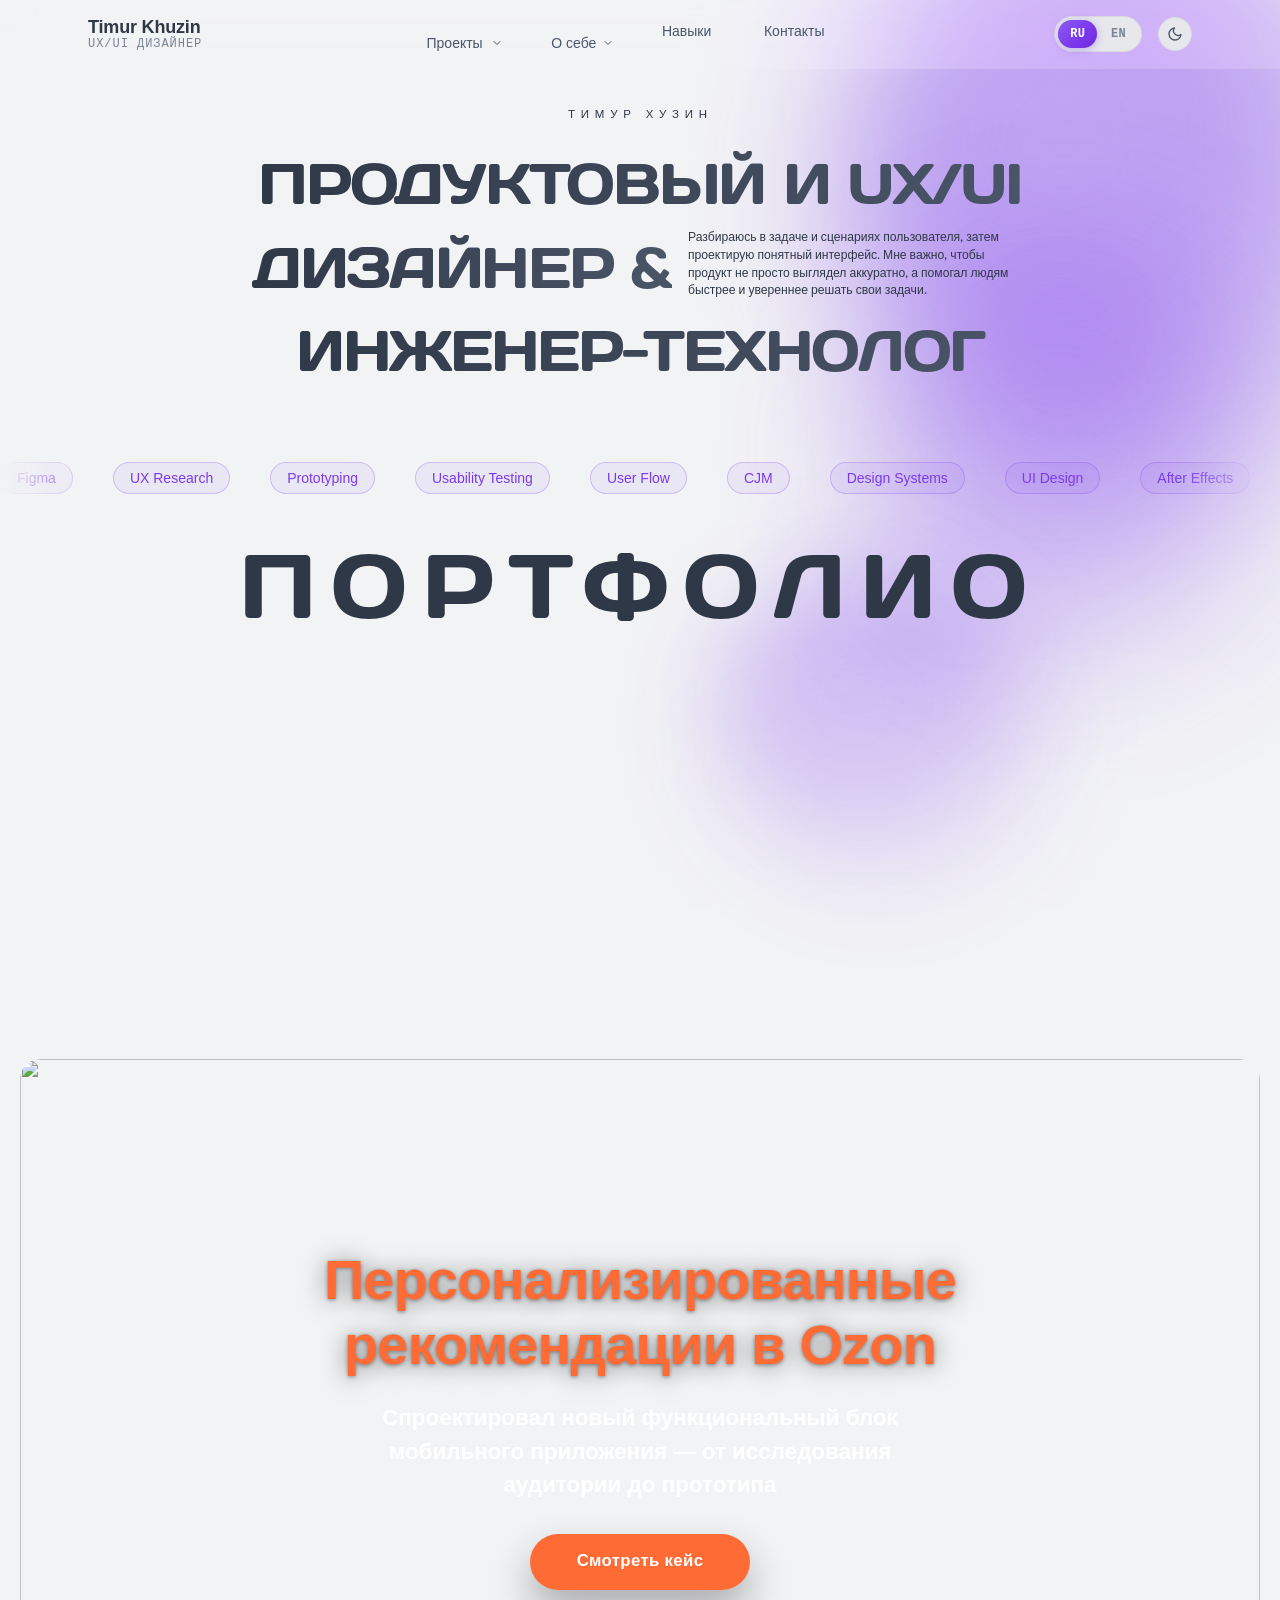
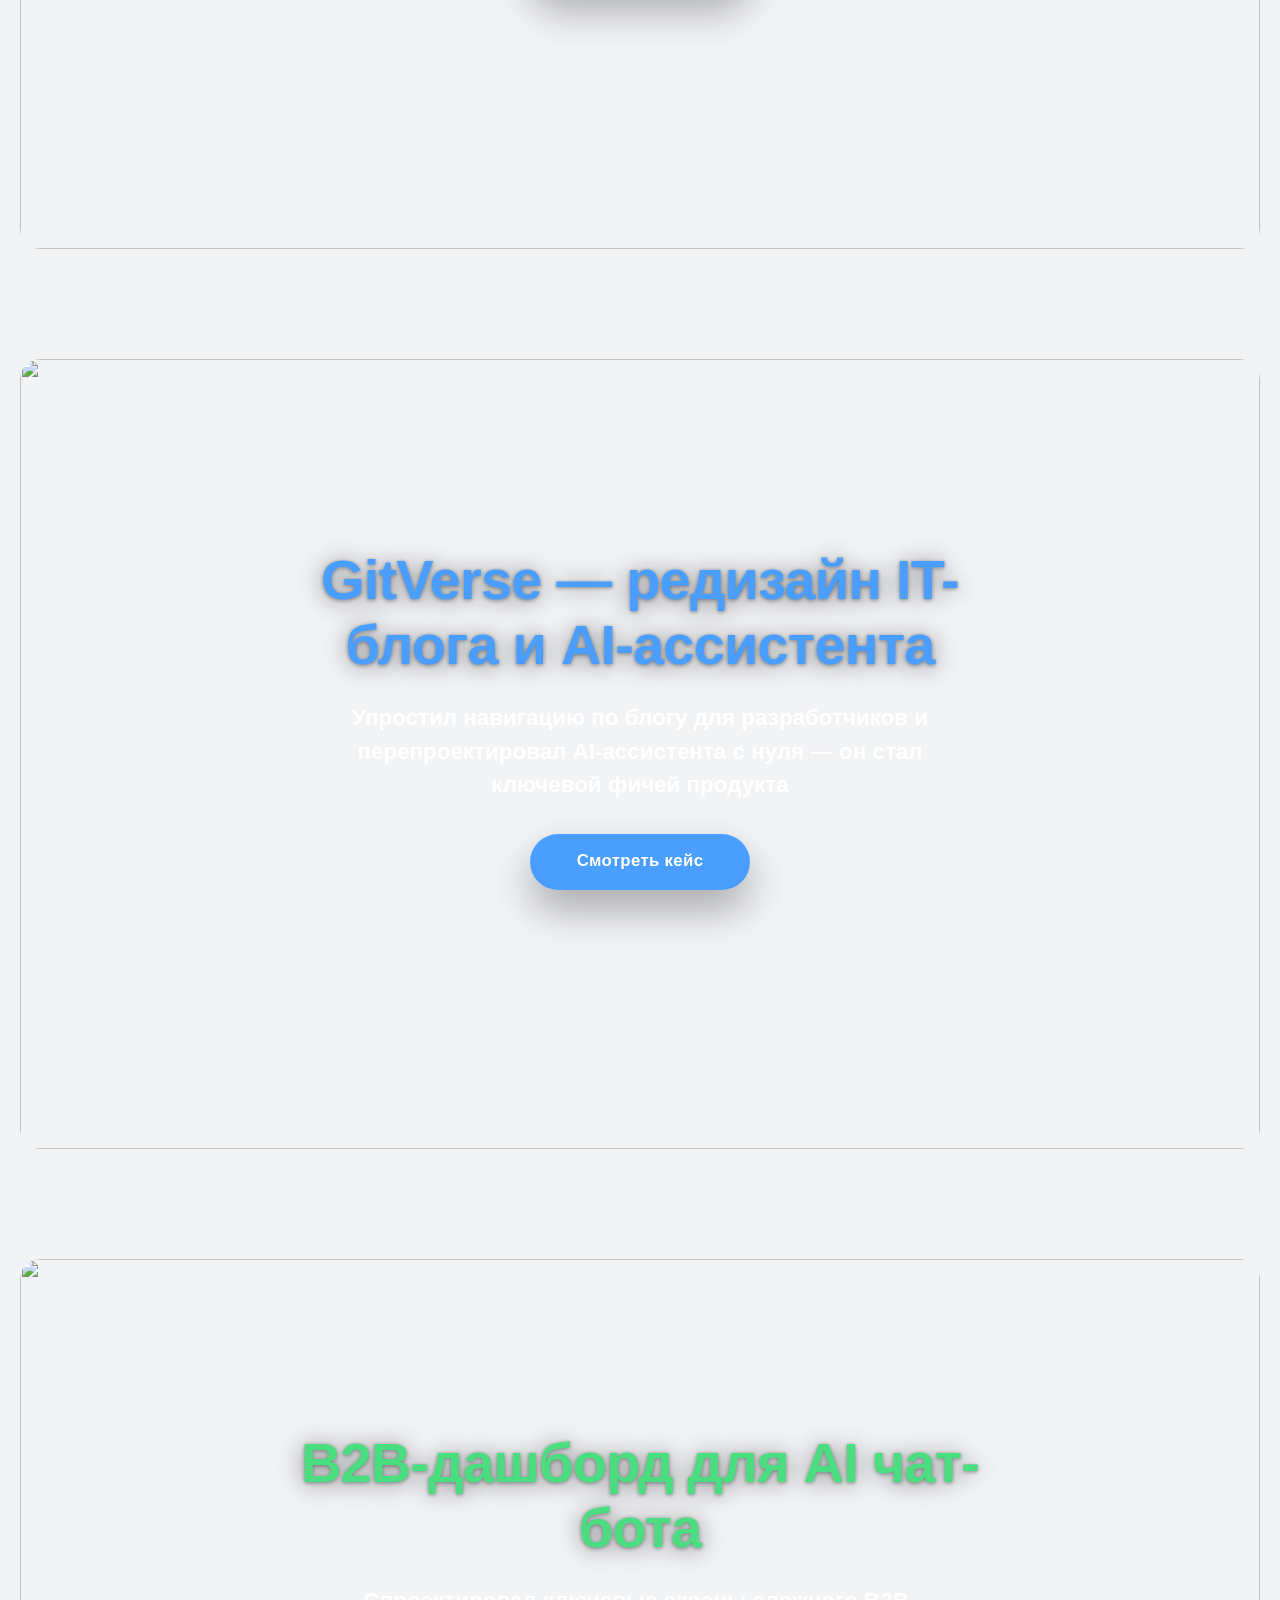
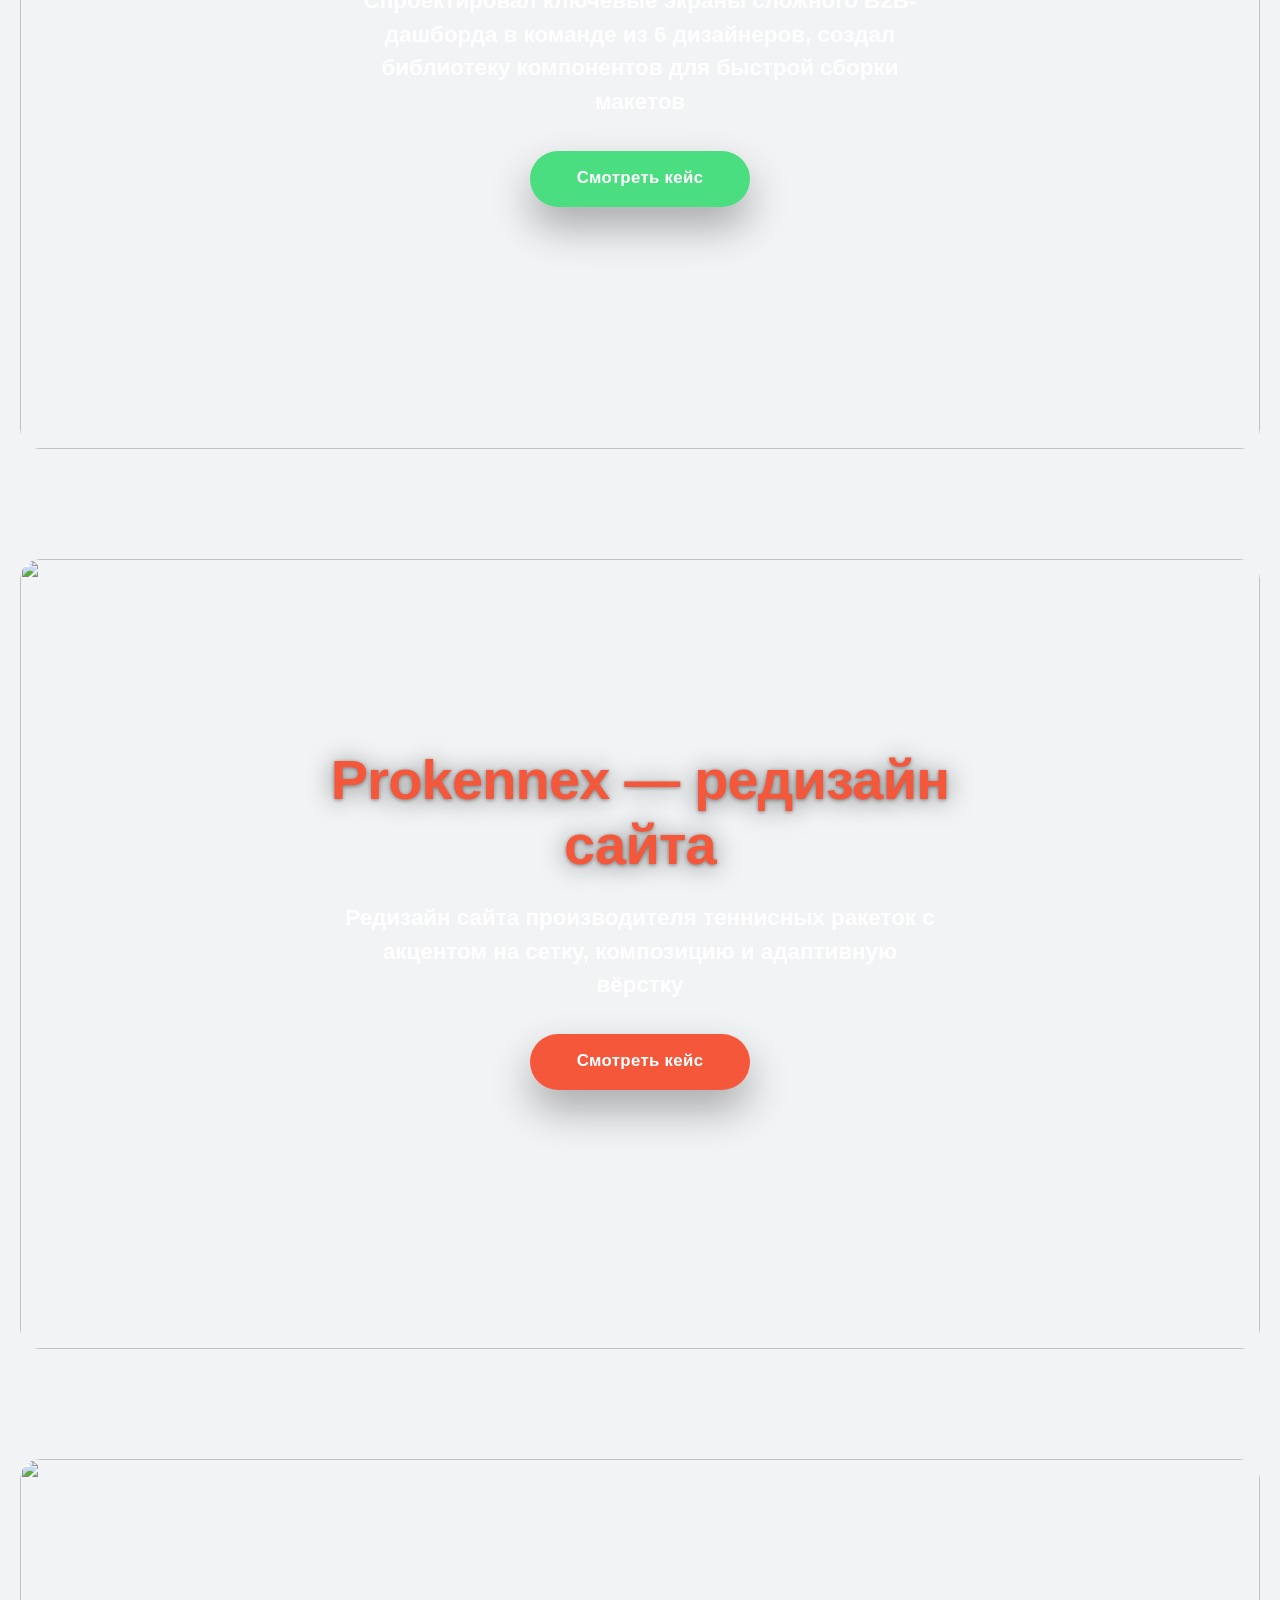
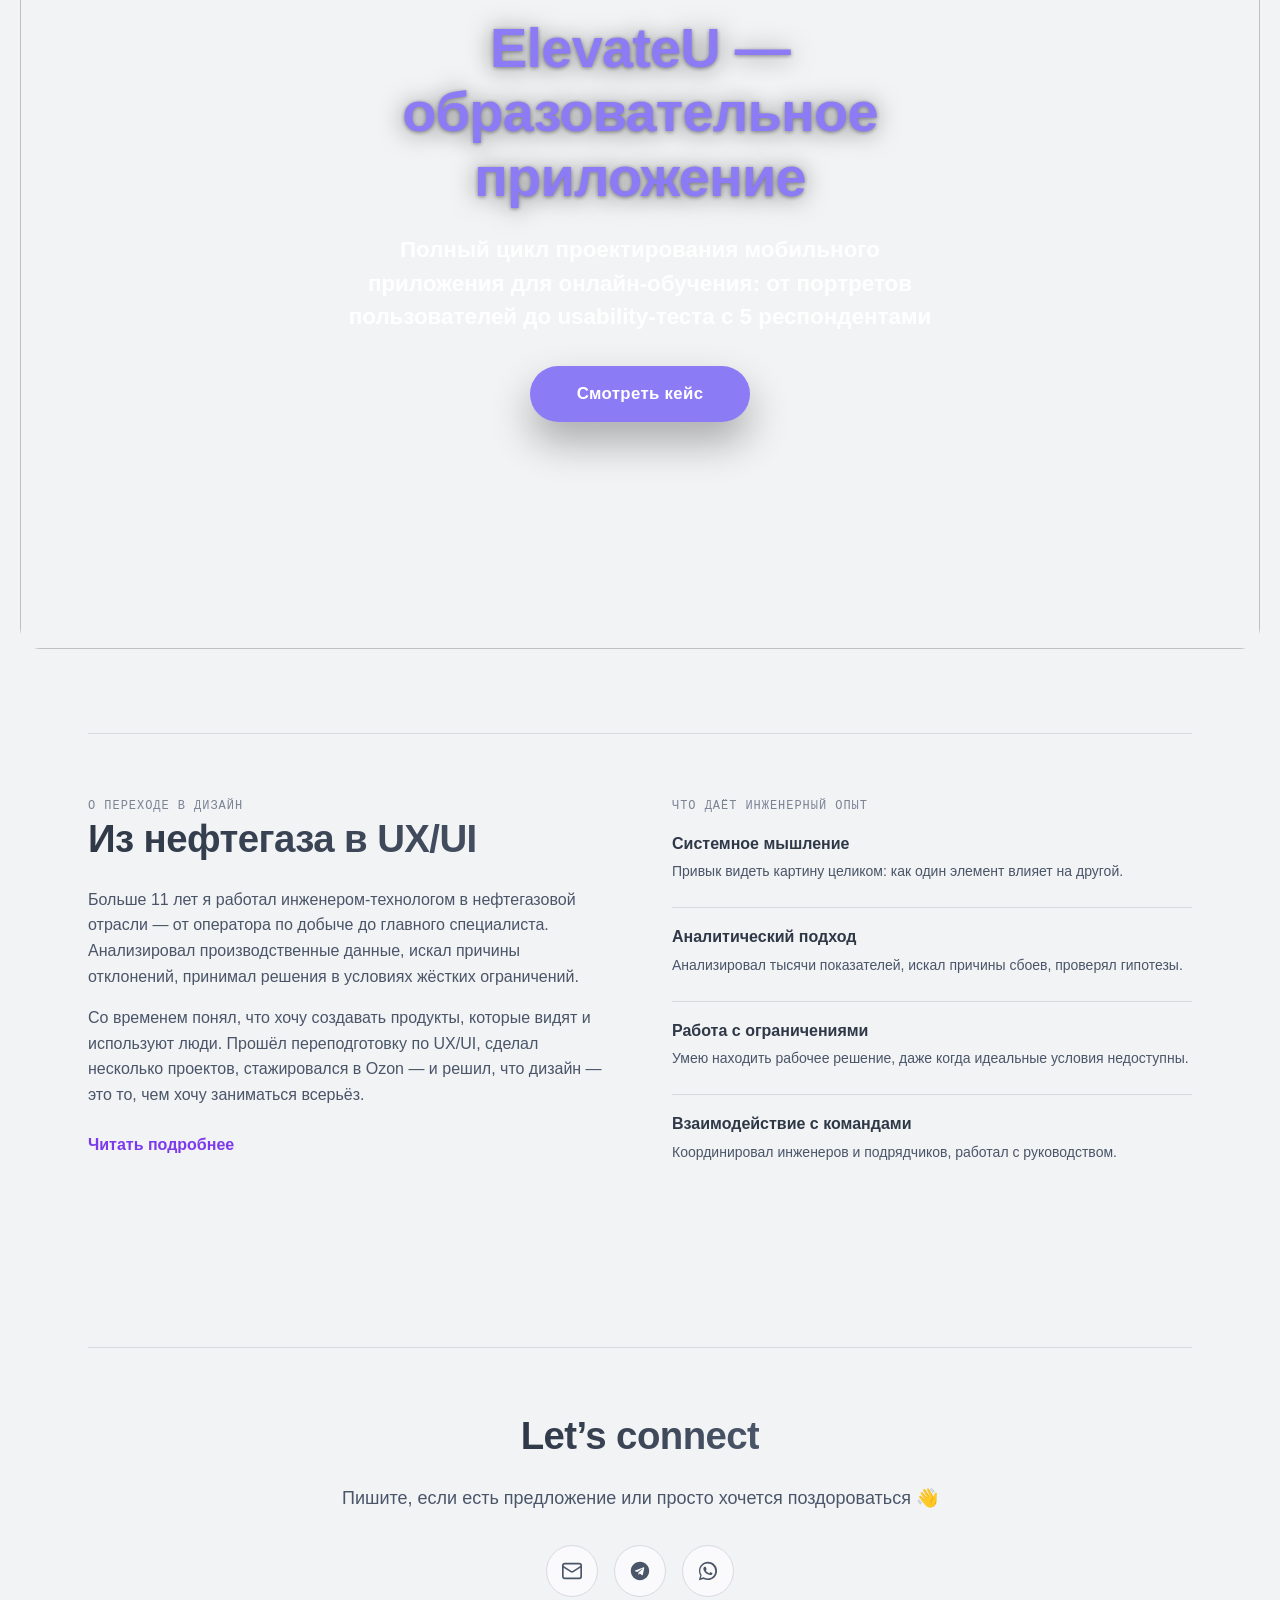
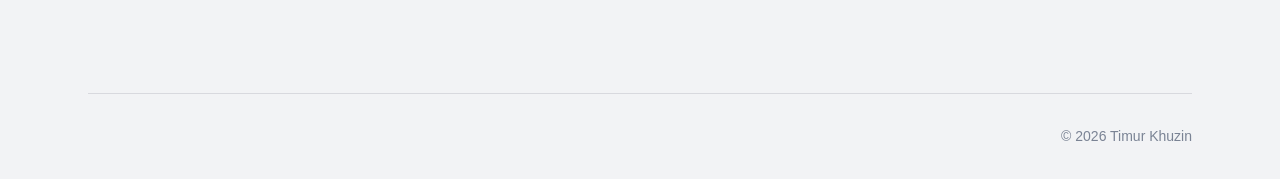
==== index.html @ d3eb75b8 "Add" ====
<!DOCTYPE html>
<html lang="ru">
<head>
  <meta charset="UTF-8">
  <meta name="viewport" content="width=device-width, initial-scale=1.0">
  <title>Timur Khuzin — UX/UI Designer</title>
  <meta name="description" content="Timur Khuzin – UX/UI Designer.">

  <link rel="icon" type="image/svg+xml" href="favicon.svg">
<meta name="theme-color" content="#F2F3F5" media="(prefers-color-scheme: light)">
<meta name="theme-color" content="#15181F" media="(prefers-color-scheme: dark)">

<meta property="og:type" content="website">
<meta property="og:title" content="Timur Khuzin — UX/UI Designer">
<meta property="og:description" content="Timur Khuzin – UX/UI Designer.">
<meta property="og:url" content="https://khuzintimur.github.io/">
<meta property="og:locale" content="ru_RU">
<meta property="og:locale:alternate" content="en_US">
<meta name="twitter:card" content="summary_large_image">

  <script>
    (function () {
      var t = localStorage.getItem('theme');
      if (t !== 'light' && t !== 'dark') {
        t = window.matchMedia('(prefers-color-scheme: dark)').matches ? 'dark' : 'light';
      }
      document.documentElement.setAttribute('data-theme', t);
    })();
  </script>

  <link rel="stylesheet" href="css/variables.css">
  <link rel="stylesheet" href="css/base.css">
  <link rel="stylesheet" href="css/home.css">
  <link rel="stylesheet" href="css/project-scroll.css">
  <link rel="stylesheet" href="css/reveal.css">
</head>
<body>

  <div class="cursor-ring" aria-hidden="true"></div>
  <div class="cursor-dot" aria-hidden="true"></div>

<div class="bg-blobs" data-parallax="0.25" aria-hidden="true">
    <div class="bg-blob bg-blob--1"></div>
    <div class="bg-blob bg-blob--2"></div>
    <div class="bg-blob bg-blob--3"></div>
  </div>

  <div class="site-header-wrap">
    <div class="container">
      <header class="site-header">
        <a href="index.html" class="logo">
          <span class="logo-name">Timur Khuzin</span>
          <span class="logo-role" data-i18n="logo.role"></span>
        </a>

        <nav>
          <ul class="nav-links">
            <li class="nav-dropdown">
              <a href="#projects" class="nav-dropdown-trigger" aria-haspopup="true" aria-expanded="false">
  <span data-i18n="nav.projects"></span>
  <svg class="nav-dropdown-caret" viewBox="0 0 24 24" fill="none" stroke="currentColor" stroke-width="2" stroke-linecap="round" stroke-linejoin="round">
    <polyline points="6 9 12 15 18 9"></polyline>
  </svg>
</a>
              <ul class="nav-dropdown-menu">
                <li style="--item-accent: #FF6B35;"><a href="projects/ozon.html" data-i18n="nav.project.ozon"></a></li>
                <li style="--item-accent: #4A9EFF;"><a href="projects/gitverse.html" data-i18n="nav.project.gitverse"></a></li>
                <li style="--item-accent: #4ADE80;"><a href="projects/okkta.html" data-i18n="nav.project.okkta"></a></li>
                <li style="--item-accent: #F5573B;"><a href="projects/prokennex.html" data-i18n="nav.project.prokennex"></a></li>
                <li style="--item-accent: #8B7CF6;"><a href="projects/elevateu.html" data-i18n="nav.project.elevateu"></a></li>
              </ul>
            </li>
            <li class="nav-dropdown">
  <a href="about.html" class="nav-dropdown-trigger" aria-haspopup="true" aria-expanded="false">
    <span data-i18n="nav.about"></span>
    <svg class="nav-dropdown-caret" viewBox="0 0 24 24" fill="none" stroke="currentColor" stroke-width="2" stroke-linecap="round" stroke-linejoin="round">
      <polyline points="6 9 12 15 18 9"></polyline>
    </svg>
  </a>
  <ul class="nav-dropdown-menu">
    <li style="--item-accent: #7C3AED;"><a href="about.html" data-i18n="nav.about"></a></li>
    <li style="--item-accent: #7C3AED;"><a href="about.html#cv" data-i18n="nav.about.cv"></a></li>
  </ul>
</li>
            <li><a href="skills.html" data-i18n="nav.skills"></a></li>
            <li><a href="index.html#contact" data-i18n="nav.contacts"></a></li>
          </ul>
        </nav>
        
        <button type="button" class="nav-burger" aria-label="Меню" aria-expanded="false" aria-controls="mobile-menu">
          <span></span>
          <span></span>
        </button>

        <div class="header-controls">
          <div class="control-group" role="group" data-i18n-aria-label="lang.toggle.label">
            <button class="control-segment" data-lang-set="ru">RU</button>
            <button class="control-segment" data-lang-set="en">EN</button>
          </div>

          <button class="theme-toggle" data-theme-toggle data-i18n-aria-label="theme.toggle.label">
            <svg class="icon-sun" viewBox="0 0 24 24" fill="none" stroke="currentColor" stroke-width="2" stroke-linecap="round">
              <circle cx="12" cy="12" r="4"></circle>
              <path d="M12 2v2M12 20v2M4.93 4.93l1.41 1.41M17.66 17.66l1.41 1.41M2 12h2M20 12h2M6.34 17.66l-1.41 1.41M19.07 4.93l-1.41 1.41"></path>
            </svg>
            <svg class="icon-moon" viewBox="0 0 24 24" fill="none" stroke="currentColor" stroke-width="2" stroke-linecap="round" stroke-linejoin="round">
              <path d="M21 12.79A9 9 0 1 1 11.21 3 7 7 0 0 0 21 12.79z"></path>
            </svg>
          </button>
        </div>
      </header>
    </div>
  </div>

  <main>
    <!-- ================= HERO ================= -->
<section class="hero">
  <div class="container">
        <p class="hero-name" data-i18n="hero.name" data-parallax="0.08"></p>
  </div>

  <div class="container hero-headline">
  <h1 class="hero-title hero-title--top" data-i18n="hero.title.top" data-parallax="0.12"></h1>
  <div class="hero-row-middle">
    <h1 class="hero-title hero-title--middle" data-i18n-html="hero.title.middle" data-parallax="0.18"></h1>
    <p class="hero-desc" data-i18n="hero.desc"></p>
  </div>
    <h1 class="hero-title hero-title--bottom" data-i18n="hero.title.bottom" data-parallax="0.24"></h1>
</div>

  <div class="skills-marquee">
    <div class="skills-marquee-track">
      <div class="skills-marquee-group">
        <span class="skill-pill">Figma</span>
        <span class="skill-pill">UX Research</span>
        <span class="skill-pill">Prototyping</span>
        <span class="skill-pill">Usability Testing</span>
        <span class="skill-pill">User Flow</span>
        <span class="skill-pill">CJM</span>
        <span class="skill-pill">Design Systems</span>
        <span class="skill-pill">UI Design</span>
        <span class="skill-pill">After Effects</span>
        <span class="skill-pill">Tilda</span>
        <span class="skill-pill">Claude</span>
        <span class="skill-pill">Photoshop</span>
        <span class="skill-pill">HTML / CSS</span>
        <span class="skill-pill">GitHub</span>
        <span class="skill-pill">AI Tools</span>
      </div>
      <div class="skills-marquee-group" aria-hidden="true">
        <span class="skill-pill">Figma</span>
        <span class="skill-pill">UX Research</span>
        <span class="skill-pill">Prototyping</span>
        <span class="skill-pill">Usability Testing</span>
        <span class="skill-pill">User Flow</span>
        <span class="skill-pill">CJM</span>
        <span class="skill-pill">Design Systems</span>
        <span class="skill-pill">UI Design</span>
        <span class="skill-pill">After Effects</span>
        <span class="skill-pill">Tilda</span>
        <span class="skill-pill">Claude</span>
        <span class="skill-pill">Photoshop</span>
        <span class="skill-pill">HTML / CSS</span>
        <span class="skill-pill">GitHub</span>
        <span class="skill-pill">AI Tools</span>
      </div>
    </div>
  </div>

  <div class="container">
        <p class="hero-portfolio" data-i18n="hero.portfolio" data-parallax="-0.15"></p>
  </div>
</section>

    <!-- ================= PROJECTS (cinematic scroll scenes) ================= -->
    <section id="projects">
      
      <div class="project-scene" data-active="false" style="--scene-accent: #FF6B35;">
        <div class="project-scene-media-container">
          <div class="project-scene-media">
            <img src="https://cdn.jsdelivr.net/gh/KhuzinTimur/content-@main/Projects/03-Ozon/images/front%20page.png" alt="" loading="lazy">
          </div>
          <div class="project-scene-overlay"></div>
        </div>
        <div class="project-scene-content">
          <h2 class="project-scene-content-inner" data-i18n="scene.ozon.title"></h2>
          <p class="project-scene-content-desc" data-i18n="scene.ozon.desc"></p>
          <a href="projects/ozon.html" class="project-scene-cta project-scene-content-cta" data-i18n="scene.ozon.cta"></a>
        </div>
      </div>

      <div class="project-scene" data-active="false" style="--scene-accent: #4A9EFF;">
        <div class="project-scene-media-container">
          <div class="project-scene-media">
            <img src="https://cdn.jsdelivr.net/gh/KhuzinTimur/content-@main/Projects/05-SberTechGitVerse/images/gitverse-cover.jpeg" alt="" loading="lazy">
          </div>
          <div class="project-scene-overlay"></div>
        </div>
        <div class="project-scene-content">
          <h2 class="project-scene-content-inner" data-i18n="scene.gitverse.title"></h2>
          <p class="project-scene-content-desc" data-i18n="scene.gitverse.desc"></p>
          <a href="projects/gitverse.html" class="project-scene-cta project-scene-content-cta" data-i18n="scene.gitverse.cta"></a>
        </div>
      </div>

      <div class="project-scene" data-active="false" style="--scene-accent: #4ADE80;">
        <div class="project-scene-media-container">
          <div class="project-scene-media">
            <img src="https://cdn.jsdelivr.net/gh/KhuzinTimur/content-@main/Projects/04-HakatonOkkta/images/02_Slide.jpg" alt="" loading="lazy">
          </div>
          <div class="project-scene-overlay"></div>
        </div>
        <div class="project-scene-content">
          <h2 class="project-scene-content-inner" data-i18n="scene.okkta.title"></h2>
          <p class="project-scene-content-desc" data-i18n="scene.okkta.desc"></p>
          <a href="projects/okkta.html" class="project-scene-cta project-scene-content-cta" data-i18n="scene.okkta.cta"></a>
        </div>
      </div>

      <div class="project-scene" data-active="false" style="--scene-accent: #F5573B;">
        <div class="project-scene-media-container">
          <div class="project-scene-media">
            <img src="https://cdn.jsdelivr.net/gh/KhuzinTimur/content-@main/Projects/02-Prokennex/images/prokennex-cover.jpg" alt="" loading="lazy">
          </div>
          <div class="project-scene-overlay"></div>
        </div>
        <div class="project-scene-content">
          <h2 class="project-scene-content-inner" data-i18n="scene.prokennex.title"></h2>
          <p class="project-scene-content-desc" data-i18n="scene.prokennex.desc"></p>
          <a href="projects/prokennex.html" class="project-scene-cta project-scene-content-cta" data-i18n="scene.prokennex.cta"></a>
        </div>
      </div>

      <div class="project-scene" data-active="false" style="--scene-accent: #8B7CF6;">
        <div class="project-scene-media-container">
          <div class="project-scene-media">
            <img src="https://cdn.jsdelivr.net/gh/KhuzinTimur/content-@main/Projects/01-Elevateu/images/0_Logo.jpeg" alt="" loading="lazy">
          </div>
          <div class="project-scene-overlay"></div>
        </div>
        <div class="project-scene-content">
          <h2 class="project-scene-content-inner" data-i18n="scene.elevateu.title"></h2>
          <p class="project-scene-content-desc" data-i18n="scene.elevateu.desc"></p>
          <a href="projects/elevateu.html" class="project-scene-cta project-scene-content-cta" data-i18n="scene.elevateu.cta"></a>
        </div>
      </div>
    </section>

    <!-- ================= ABOUT TEASER ================= -->
    <section class="container section">
      <hr class="divider" style="margin-bottom: var(--space-16);">
      <div class="about-teaser">
        <div class="about-teaser-text">
          <p class="eyebrow" data-i18n="about.eyebrow"></p>
          <h2 style="margin-bottom: var(--space-6);" data-i18n="about.title"></h2>
          <p class="text-secondary" data-i18n="about.p1"></p>
          <p class="text-secondary" data-i18n="about.p2"></p>
          <p style="margin-top: var(--space-6);"><a href="about.html" class="link-more" data-i18n="about.readMore"></a></p>
        </div>

        <div>
          <p class="eyebrow" style="margin-bottom: var(--space-4);" data-i18n="advantages.title"></p>
          <ul class="advantages-list">
            <li>
              <h4 data-i18n="advantages.systemic.title"></h4>
              <p data-i18n="advantages.systemic.desc"></p>
            </li>
            <li>
              <h4 data-i18n="advantages.analytical.title"></h4>
              <p data-i18n="advantages.analytical.desc"></p>
            </li>
            <li>
              <h4 data-i18n="advantages.constraints.title"></h4>
              <p data-i18n="advantages.constraints.desc"></p>
            </li>
            <li>
              <h4 data-i18n="advantages.teams.title"></h4>
              <p data-i18n="advantages.teams.desc"></p>
            </li>
          </ul>
        </div>
      </div>
    </section>

    <!-- ================= CONTACT ================= -->
    <section class="container contact-section" id="contact">
      <hr class="divider" style="margin-bottom: var(--space-16);">
      <div class="contact-centered">
        <h2 data-i18n="contact.title"></h2>
        <p class="contact-invite" data-i18n="contact.invite"></p>

        <div class="contact-icons">
          <a href="mailto:TimurKhuzin92@gmail.com" class="contact-icon-btn" data-i18n-aria-label="contact.emailAria">
            <svg viewBox="0 0 24 24" fill="none" stroke="currentColor" stroke-width="1.8" stroke-linecap="round" stroke-linejoin="round">
              <rect x="2" y="4" width="20" height="16" rx="2"></rect>
              <path d="m22 7-8.97 5.7a1.94 1.94 0 0 1-2.06 0L2 7"></path>
            </svg>
          </a>
          <a href="https://t.me/KhuzinTimur" target="_blank" rel="noopener noreferrer" class="contact-icon-btn" data-i18n-aria-label="contact.telegramAria">
            <svg viewBox="0 0 24 24" fill="currentColor">
              <path d="M12 2C6.477 2 2 6.477 2 12s4.477 10 10 10 10-4.477 10-10S17.523 2 12 2zm4.64 6.8-1.56 7.36c-.12.54-.43.67-.87.42l-2.4-1.77-1.16 1.12c-.13.13-.24.24-.48.24l.17-2.44 4.44-4.01c.19-.17-.04-.27-.3-.1l-5.49 3.46-2.37-.74c-.51-.16-.52-.51.11-.76l9.25-3.57c.43-.16.8.1.66.79z"/>
            </svg>
          </a>
          <a href="https://wa.me/79199064376" target="_blank" rel="noopener noreferrer" class="contact-icon-btn" data-i18n-aria-label="contact.whatsappAria">
            <svg viewBox="0 0 24 24" fill="currentColor">
              <path d="M12.04 2C6.58 2 2.13 6.45 2.13 11.91c0 1.87.51 3.62 1.4 5.12L2 22l5.13-1.35c1.44.79 3.08 1.24 4.83 1.24h.01c5.46 0 9.91-4.45 9.91-9.91C21.88 6.45 17.5 2 12.04 2zm0 18.15h-.01c-1.52 0-3.02-.41-4.32-1.18l-.31-.18-3.21.84.86-3.13-.2-.32a8.07 8.07 0 0 1-1.24-4.29c0-4.47 3.64-8.11 8.13-8.11 2.17 0 4.21.85 5.74 2.39a8.07 8.07 0 0 1 2.38 5.73c0 4.47-3.64 8.15-8.11 8.15zm4.46-6.08c-.24-.12-1.44-.71-1.66-.79-.22-.08-.39-.12-.55.12-.16.24-.63.79-.78.95-.14.16-.29.18-.53.06-.24-.12-1.02-.38-1.94-1.2-.72-.64-1.2-1.43-1.34-1.67-.14-.24-.02-.37.11-.49.12-.11.24-.29.36-.44.12-.15.16-.26.24-.43.08-.17.04-.31-.03-.43-.08-.12-.6-1.44-.82-1.98-.22-.53-.44-.46-.6-.47h-.51c-.16 0-.43.06-.66.31s-.87.85-.87 2.06c0 1.21.89 2.38 1.02 2.54.12.16 1.74 2.66 4.22 3.63 2.03.79 2.44.67 2.88.63.44-.04 1.44-.59 1.64-1.16.2-.57.2-1.06.14-1.16-.06-.11-.24-.17-.48-.29z"/>
            </svg>
          </a>
        </div>
      </div>
    </section>
  </main>

  <div class="container">
    <footer class="site-footer">
      <p class="text-tertiary text-small">© 2026 Timur Khuzin</p>
    </footer>
  </div>

  <script src="js/i18n-index.js"></script>
  <script src="js/i18n-scenes.js"></script>
  <script src="js/i18n-common.js"></script>
  <script src="js/i18n.js"></script>
  <script src="js/theme.js"></script>
  <script src="js/cursor.js"></script>
  <script src="js/header-scroll.js"></script>
  <script src="js/project-scroll.js"></script>
  <script src="js/nav-dropdown.js"></script>

  <!-- ================= MOBILE MENU ================= -->
  <div class="mobile-menu" id="mobile-menu" aria-hidden="true">
    <div class="mobile-menu-inner">

      <a href="index.html" class="mobile-menu-link" data-i18n="nav.home"></a>

      <div class="mobile-menu-group">
        <button type="button" class="mobile-menu-link mobile-menu-trigger" aria-expanded="false">
          <span data-i18n="nav.projects"></span>
          <svg viewBox="0 0 24 24" fill="none" stroke="currentColor" stroke-width="2" stroke-linecap="round" stroke-linejoin="round" class="mobile-menu-caret">
            <polyline points="6 9 12 15 18 9"></polyline>
          </svg>
        </button>
        <div class="mobile-menu-sub">
          <a href="projects/ozon.html" data-i18n="nav.project.ozon"></a>
          <a href="projects/gitverse.html" data-i18n="nav.project.gitverse"></a>
          <a href="projects/okkta.html" data-i18n="nav.project.okkta"></a>
          <a href="projects/prokennex.html" data-i18n="nav.project.prokennex"></a>
          <a href="projects/elevateu.html" data-i18n="nav.project.elevateu"></a>
        </div>
      </div>

      <a href="about.html" class="mobile-menu-link" data-i18n="nav.about"></a>
      <a href="skills.html" class="mobile-menu-link" data-i18n="nav.skills"></a>
      <a href="index.html#contact" class="mobile-menu-link" data-i18n="nav.contacts"></a>

      <div class="mobile-menu-footer">
        <a href="https://t.me/KhuzinTimur" target="_blank" rel="noopener noreferrer" aria-label="Telegram">
          <svg viewBox="0 0 24 24" fill="currentColor"><path d="M12 2C6.477 2 2 6.477 2 12s4.477 10 10 10 10-4.477 10-10S17.523 2 12 2zm4.64 6.8-1.56 7.36c-.12.54-.43.67-.87.42l-2.4-1.77-1.16 1.12c-.13.13-.24.24-.48.24l.17-2.44 4.44-4.01c.19-.17-.04-.27-.3-.1l-5.49 3.46-2.37-.74c-.51-.16-.52-.51.11-.76l9.25-3.57c.43-.16.8.1.66.79z"/></svg>
        </a>
        <a href="https://wa.me/79199064376" target="_blank" rel="noopener noreferrer" aria-label="WhatsApp">
          <svg viewBox="0 0 24 24" fill="currentColor"><path d="M12.04 2C6.58 2 2.13 6.45 2.13 11.91c0 1.87.51 3.62 1.4 5.12L2 22l5.13-1.35c1.44.79 3.08 1.24 4.83 1.24h.01c5.46 0 9.91-4.45 9.91-9.91C21.88 6.45 17.5 2 12.04 2z"/></svg>
        </a>
        <a href="mailto:TimurKhuzin92@gmail.com" aria-label="Email">
          <svg viewBox="0 0 24 24" fill="none" stroke="currentColor" stroke-width="1.8"><rect x="2" y="4" width="20" height="16" rx="2"/><path d="m22 7-8.97 5.7a1.94 1.94 0 0 1-2.06 0L2 7"/></svg>
        </a>
      </div>

    </div>
  </div>
  
  <script src="js/back-to-top.js"></script>
  <script src="js/mobile-menu.js"></script>
</body>
</html>
---- css/variables.css ----
/* ==========================================================================
   Design tokens — единый источник правды для цвета, типографики, сетки.
   Тема переключается через атрибут data-theme на <html>.
   ========================================================================== */

:root {
    /* ---- Типографика ---- */
--font-display: 'Days', -apple-system, BlinkMacSystemFont, 'Segoe UI', sans-serif;
--font-body: 'Albra', -apple-system, BlinkMacSystemFont, 'Segoe UI', sans-serif;
--font-main: -apple-system, BlinkMacSystemFont, 'Segoe UI', Roboto, 'Helvetica Neue', Arial, sans-serif;
--font-mono: ui-monospace, 'SF Mono', Menlo, Consolas, 'Liberation Mono', monospace;

  --fs-hero: clamp(2.75rem, 6vw, 5.5rem);
  --fs-h1: clamp(2.25rem, 4vw, 3.5rem);
  --fs-h2: clamp(1.75rem, 3vw, 2.5rem);
  --fs-h3: clamp(1.25rem, 2vw, 1.5rem);
  --fs-body-lg: 1.125rem;
  --fs-body: 1rem;
  --fs-small: 0.875rem;
  --fs-micro: 0.75rem;

  /* line-height подобран под конкретный размер — крупный текст требует
     более плотного межстрочья, мелкий текст — более свободного */
  --lh-hero: 1.05;
  --lh-h1: 1.2;
  --lh-h2: 1.25;
  --lh-h3: 1.35;
  --lh-body-lg: 1.6;
  --lh-body: 1.6;
  --lh-small: 1.5;
  --lh-micro: 1.4;

  /* letter-spacing: крупные заголовки чуть сжимаем, мелкий текст в верхнем
     регистре (eyebrow, лейблы) — разрежаем для читаемости */
  --ls-hero: -0.03em;
  --ls-h1: -0.02em;
  --ls-h2: -0.015em;
  --ls-h3: -0.01em;
  --ls-body: 0;
  --ls-eyebrow: 0.08em;

  /* ---- Сетка / отступы ----
     container-max — общая ширина "рабочей зоны" страницы (хедер, широкие блоки).
     measure — ширина именно текстовой колонки: длинный текст на очень широких
     мониторах читать неудобно, поэтому параграфы и заголовки кейсов ограничены
     отдельно, уже контейнера. Ориентир — 60–75 символов в строке. */
  --container-max: 1200px;
  --container-padding: clamp(1.25rem, 5vw, 3rem);
  --measure-text: 42rem;   /* ~65-70 символов на средний body-текст */
  --measure-wide: 56rem;   /* для текста побольше, например текст-body-lg */

  --space-1: 0.25rem;
  --space-2: 0.5rem;
  --space-3: 0.75rem;
  --space-4: 1rem;
  --space-6: 1.5rem;
  --space-8: 2rem;
  --space-12: 3rem;
  --space-16: 4rem;
  --space-20: 5rem;
  --space-24: 6rem;
  --space-32: 8rem;

  --radius-sm: 6px;
  --radius-md: 12px;
  --radius-lg: 20px;
  --radius-full: 999px;

  /* ---- Переходы ---- */
  --ease: cubic-bezier(0.4, 0, 0.2, 1);
  --transition-fast: 150ms var(--ease);
  --transition-base: 250ms var(--ease);
  --transition-slow: 450ms var(--ease);
}

/* ==========================================================================
   Светлая тема (по умолчанию)
   ========================================================================== */
:root,
[data-theme="light"] {
  --bg: #F2F3F5;
  --bg-elevated: #FAFAFC;
  --bg-subtle: #E6E8EC;
  --bg-inverse: #2F3847;

  --text-primary: #2F3847;
  --text-secondary: #4A5568;
  --text-tertiary: #7A8394;
  --text-inverse: #E8E9EC;

  --border: #D8D9DE;
  --border-strong: #A0A09D;

  /* Градиент заголовков — от тёмного slate слева к чуть светлее справа */
  --title-gradient: linear-gradient(90deg, #2F3847 0%, #4A5568 100%);

  /* Акцент оставляем — фиолетовый с холодным серым сочетается хорошо */
  --accent: #7C3AED;
  --accent-hover: #6D28D9;
  --accent-pressed: #5B21B6;
  --accent-soft: #EFEBFC;
  --accent-contrast: #FFFFFF;
  --accent-gradient: linear-gradient(135deg, #8B5CF6 0%, #7C3AED 55%, #6D28D9 100%);

  --shadow-sm: 0 1px 2px rgba(23, 23, 26, 0.06);
  --shadow-md: 0 4px 16px rgba(23, 23, 26, 0.08);
  --shadow-lg: 0 12px 40px rgba(23, 23, 26, 0.12);

  color-scheme: light;
}

/* ==========================================================================
   Тёмная тема
   ========================================================================== */
[data-theme="dark"] {
  --bg: #15181F;
  --bg-elevated: #1E222A;
  --bg-subtle: #22262E;
  --bg-inverse: #E8E9EC;

  --text-primary: #E8E9EC;
  --text-secondary: #A8AEBB;
  --text-tertiary: #757C8A;
  --text-inverse: #2F3847;

  --border: #2E3238;
  --border-strong: #444A54;

  /* В тёмной теме градиент идёт от светлого к чуть темнее —
     иначе правый край заголовка «утонет» в фоне */
  --title-gradient: linear-gradient(90deg, #F2F3F5 0%, #B8C0CC 100%);

  --accent: #A78BFA;
  --accent-hover: #C4B5FD;
  --accent-pressed: #8B5CF6;
  --accent-soft: #241C3F;
  --accent-contrast: #1A1523;
  --accent-gradient: linear-gradient(135deg, #A78BFA 0%, #8B5CF6 55%, #7C3AED 100%);

  --shadow-sm: 0 1px 2px rgba(0, 0, 0, 0.4);
  --shadow-md: 0 4px 20px rgba(0, 0, 0, 0.5);
  --shadow-lg: 0 16px 48px rgba(0, 0, 0, 0.6);

  color-scheme: dark;
}
---- css/base.css ----
/* ==========================================================================
   Шрифты проекта
   ========================================================================== */

@font-face {
  font-family: 'Days';
  src: url('../fonts/Days.otf') format('opentype');
  font-weight: 400;
  font-style: normal;
  font-display: swap;
}

@font-face {
  font-family: 'Albra';
  src: url('../fonts/AlbraBookTRIAL-Regular.otf') format('opentype');
  font-weight: 400;
  font-style: normal;
  font-display: swap;
}

/* ==========================================================================
   Reset и базовые стили
   ========================================================================== */

*, *::before, *::after {
  box-sizing: border-box;
}

html {
  scroll-behavior: smooth;
  overflow-x: clip; /* гасим горизонтальный вылет, не ломая sticky */
}

body {
  margin: 0;
  overflow-x: clip;
  font-family: var(--font-main);
  font-size: var(--fs-body);
  line-height: var(--lh-body);
  letter-spacing: var(--ls-body);
  color: var(--text-primary);
  background-color: var(--bg);
  transition: background-color var(--transition-base), color var(--transition-base);
  -webkit-font-smoothing: antialiased;
  text-rendering: optimizeLegibility;
}

main {
  position: relative;
  z-index: 1;
}

body > .container {
  position: relative;
  z-index: 1;
}

img, svg, video {
  display: block;
  max-width: 100%;
}

a {
  color: inherit;
  text-decoration: none;
}

button {
  font-family: inherit;
  cursor: pointer;
}

ul, ol {
  margin: 0;
  padding: 0;
}

h1, h2, h3, h4, p {
  margin: 0;
}

/* ---- Утилиты ---- */

/* .container — широкая рабочая зона (хедер, сетки карточек, широкие изображения).
   На очень широких мониторах (>1600px) не растягивается бесконечно —
   ограничена --container-max, зато отступы по краям остаются пропорциональными. */
.container {
  max-width: var(--container-max);
  margin-inline: auto;
  padding-inline: var(--container-padding);
}

/* .prose — узкая колонка для длинных связных текстов (абзацы кейсов, about).
   Использовать ВНУТРИ .container, не вместо него. */
.prose {
  max-width: var(--measure-text);
}
.prose-wide {
  max-width: var(--measure-wide);
}

/* .section — вертикальный ритм между крупными блоками страницы */
.section {
  padding-block: var(--space-16);
}
.section-lg {
  padding-block: var(--space-24);
}

/* Тонкий однопиксельный разделитель, как в референсах */
.divider {
  border: none;
  border-top: 1px solid var(--border);
  margin: 0;
}

.visually-hidden {
  position: absolute;
  width: 1px;
  height: 1px;
  overflow: hidden;
  clip: rect(0 0 0 0);
  white-space: nowrap;
}

/* Скрывает элемент, пока JS не подставит перевод — избегаем "мигания" текста */
[data-i18n]:empty {
  min-height: 1em;
}

/* ---- Типографика ----
   Правило: чем крупнее размер шрифта, тем плотнее line-height и тем более
   отрицательный (сжатый) letter-spacing — так крупные заголовки не "рассыпаются".
   Мелкий текст в капсе (eyebrow), наоборот, разрежен для читаемости. */

.hero-title,
h1.hero { font-size: var(--fs-hero); line-height: var(--lh-hero); letter-spacing: var(--ls-hero); font-weight: 700; }

h1 { font-size: var(--fs-h1); line-height: var(--lh-h1); letter-spacing: var(--ls-h1); font-weight: 700; }
h2 { font-size: var(--fs-h2); line-height: var(--lh-h2); letter-spacing: var(--ls-h2); font-weight: 700; }
h3 { font-size: var(--fs-h3); line-height: var(--lh-h3); letter-spacing: var(--ls-h3); font-weight: 600; }

p, .text-body { font-size: var(--fs-body); line-height: var(--lh-body); letter-spacing: var(--ls-body); }
.text-body-lg { font-size: var(--fs-body-lg); line-height: var(--lh-body-lg); letter-spacing: var(--ls-body); }
.text-small { font-size: var(--fs-small); line-height: var(--lh-small); letter-spacing: var(--ls-body); }

.text-secondary { color: var(--text-secondary); }
.text-tertiary { color: var(--text-tertiary); }

.eyebrow {
  font-family: var(--font-mono);
  font-size: var(--fs-micro);
  line-height: var(--lh-micro);
  letter-spacing: var(--ls-eyebrow);
  text-transform: uppercase;
  color: var(--text-tertiary);
}

/* ==========================================================================
   Градиентные заголовки H1 и H2
   ========================================================================== */

h1, h2 {
  color: var(--text-primary);
}

@supports ((-webkit-background-clip: text) or (background-clip: text)) {
  h1, h2 {
    background-image: var(--title-gradient);
    -webkit-background-clip: text;
            background-clip: text;
    -webkit-text-fill-color: transparent;
            color: transparent;
  }
}

/* Исключение: заголовки проектных сцен используют цвет проекта,
   а не общий градиент (см. project-scroll.css) */
.project-scene-content h2 {
  background-image: none;
  -webkit-text-fill-color: var(--scene-accent, #fff);
          color: var(--scene-accent, #fff);
}

/* ==========================================================================
   Кнопка "наверх" — плавающая, справа снизу
   ========================================================================== */

.back-to-top {
  position: fixed;
  bottom: 32px;
  right: 32px;
  width: 48px;
  height: 48px;
  display: flex;
  align-items: center;
  justify-content: center;
  border-radius: var(--radius-full);
  border: 1px solid var(--border);
  background: color-mix(in srgb, var(--bg-elevated) 85%, transparent);
  -webkit-backdrop-filter: blur(14px) saturate(140%);
          backdrop-filter: blur(14px) saturate(140%);
  color: var(--text-secondary);
  cursor: pointer;
  z-index: 90;
  opacity: 0;
  visibility: hidden;
  transform: translateY(16px);
  transition:
    opacity 320ms ease,
    visibility 320ms ease,
    transform 420ms cubic-bezier(0.16, 1, 0.3, 1),
    color 220ms ease,
    border-color 220ms ease,
    box-shadow 320ms ease;
  pointer-events: none;
}

.back-to-top.is-visible {
  opacity: 1;
  visibility: visible;
  transform: translateY(0);
  pointer-events: auto;
}

.back-to-top svg {
  width: 20px;
  height: 20px;
  display: block;
}

.back-to-top:hover {
  color: var(--accent);
  border-color: var(--accent);
  transform: translateY(-3px);
  box-shadow:
    0 10px 28px color-mix(in srgb, var(--accent) 25%, transparent),
    0 2px 8px color-mix(in srgb, var(--accent) 15%, transparent);
}

.back-to-top:active {
  transform: translateY(-1px) scale(0.96);
}

@media (max-width: 720px) {
  .back-to-top {
    bottom: 20px;
    right: 20px;
    width: 44px;
    height: 44px;
  }
  .back-to-top svg {
    width: 18px;
    height: 18px;
  }
}

@media (prefers-reduced-motion: reduce) {
  .back-to-top {
    transition: opacity 220ms ease, visibility 220ms ease;
    transform: none;
  }
  .back-to-top:hover {
    transform: none;
  }
}

/* ==========================================================================
   Фокус с клавиатуры (Tab) — видимая рамка.
   Только :focus-visible, то есть не для клика мышью.
   ========================================================================== */

:focus-visible {
  outline: 2px solid var(--accent);
  outline-offset: 3px;
  border-radius: 4px;
}

/* На тёмном фоне светлый акцент читается лучше */
[data-theme="dark"] :focus-visible {
  outline-color: var(--accent-hover);
}

/* Кнопка «наверх» — круглая, обычный border-radius её обрежет */
.back-to-top:focus-visible {
  border-radius: var(--radius-full);
  outline-offset: 4px;
}

/* Круглые кнопки соцсетей на главной — тоже */
.contact-icon-btn:focus-visible,
.mobile-menu-footer a:focus-visible {
  border-radius: var(--radius-full);
  outline-offset: 4px;
}
---- css/home.css ----
/* ==========================================================================
   home.css — стили, специфичные для главной страницы
   ========================================================================== */

/* ---- Header / Nav ---- */
.site-header-wrap {
  position: sticky;
  top: 0;
  z-index: 100;

  /* Стеклянный эффект: полупрозрачный фон + blur + лёгкое насыщение */
  background: color-mix(in srgb, var(--bg) 20%, transparent);
  -webkit-backdrop-filter: blur(40px) saturate(160%);
          backdrop-filter: blur(40px) saturate(160%);
  border-bottom: 1px solid transparent;

  transform: translateY(0);
  transition:
    transform var(--transition-base),
    background-color var(--transition-base),
    border-color var(--transition-base),
    box-shadow var(--transition-base);
}

.site-header-wrap.header-hidden {
  transform: translateY(-100%);
}

.site-header-wrap.header-elevated {
  background: color-mix(in srgb, var(--bg) 78%, transparent);
  border-bottom-color: var(--border);
  box-shadow: var(--shadow-sm);
}

/* В тёмной теме фон чуть плотнее — на чёрном прозрачность почти не видна */
[data-theme="dark"] .site-header-wrap {
  background: color-mix(in srgb, var(--bg) 60%, transparent);
}

[data-theme="dark"] .site-header-wrap.header-elevated {
  background: color-mix(in srgb, var(--bg) 82%, transparent);
}

.site-header {
  display: flex;
  justify-content: space-between;
  align-items: center;
  padding-block: var(--space-4);
  gap: var(--space-8);
}

.logo {
  display: inline-flex;
  flex-direction: column;
  gap: 2px;
  flex-shrink: 0;
  line-height: 1;
  color: inherit;
}

.logo-name {
  font-weight: 700;
  font-size: var(--fs-body-lg);
  letter-spacing: var(--ls-h3);
}

.logo-role {
  font-family: var(--font-mono);
  font-size: var(--fs-micro);
  letter-spacing: var(--ls-eyebrow);
  text-transform: uppercase;
  color: var(--text-tertiary);
}

.nav-links {
  display: flex;
  gap: var(--space-12);
  list-style: none;
}

.nav-links > li > a {
  position: relative;
  display: inline-block;
  font-size: var(--fs-small);
  color: var(--text-secondary);
  transition: color var(--transition-fast);
  white-space: nowrap;
}

/* Невидимая жирная копия текста — резервирует ширину,
   чтобы соседние пункты не сдвигались при hover */
.nav-links > li > a::before {
  content: attr(data-text);
  display: block;
  height: 0;
  overflow: hidden;
  visibility: hidden;
  font-weight: 700;
  pointer-events: none;
  user-select: none;
}

/* Плавное подчёркивание слева направо */
.nav-links > li > a::after {
  content: "";
  position: absolute;
  left: 0;
  right: 0;
  bottom: -6px;
  height: 2px;
  border-radius: 2px;
  background: var(--accent-gradient);
  transform: scaleX(0);
  transform-origin: left center;
  transition: transform 320ms cubic-bezier(0.16, 1, 0.3, 1);
}

.nav-links > li > a:hover {
  color: var(--text-primary);
  font-weight: 700;
}

.nav-links > li > a:hover::after {
  transform: scaleX(1);
}

/* То же самое — для триггера выпадающего списка «Проекты» */
.nav-dropdown-trigger {
  position: relative;
}

.nav-dropdown-trigger::after {
  content: "";
  position: absolute;
  left: 0;
  right: 14px; /* не подчёркиваем стрелку */
  bottom: -6px;
  height: 2px;
  border-radius: 2px;
  background: var(--accent-gradient);
  transform: scaleX(0);
  transform-origin: left center;
  transition: transform 320ms cubic-bezier(0.16, 1, 0.3, 1);
}

.nav-dropdown:hover .nav-dropdown-trigger,
.nav-dropdown-trigger[aria-expanded="true"] {
  color: var(--text-primary);
  font-weight: 700;
}

.nav-dropdown:hover .nav-dropdown-trigger::after,
.nav-dropdown-trigger[aria-expanded="true"]::after {
  transform: scaleX(1);
}

.header-controls {
  display: flex;
  align-items: center;
  gap: var(--space-4);
  flex-shrink: 0;
}

/* ---- Переключатели ---- */
.control-group {
  display: inline-flex;
  align-items: center;
  background: var(--bg-subtle);
  border: 1px solid var(--border);
  border-radius: var(--radius-full);
  padding: 3px;
  gap: 2px;
}

.control-group:hover {
  border-color: color-mix(in srgb, var(--accent) 30%, var(--border));
}

.control-segment {
  display: inline-flex;
  align-items: center;
  justify-content: center;
  min-width: 32px;
  height: 28px;
  padding-inline: var(--space-3);
  border-radius: var(--radius-full);
  font-family: var(--font-mono);
  font-size: var(--fs-micro);
  font-weight: 600;
  letter-spacing: 0.02em;
  color: var(--text-tertiary);
  background: transparent;
  border: none;
  transition: color var(--transition-fast), background var(--transition-fast);
}

.control-segment:hover {
  color: var(--text-secondary);
}

.control-segment[data-active="true"] {
  background: var(--accent-gradient);
  color: var(--accent-contrast);
  box-shadow:
    0 2px 8px color-mix(in srgb, var(--accent) 35%, transparent),
    0 0 0 1px color-mix(in srgb, var(--accent) 20%, transparent) inset;
}

.control-segment:not([data-active="true"]):hover {
  color: var(--accent);
}

.control-segment:active {
  transform: scale(0.95);
}

.theme-toggle {
  display: inline-flex;
  align-items: center;
  justify-content: center;
  width: 34px;
  height: 34px;
  border-radius: var(--radius-full);
  border: 1px solid var(--border);
  background: var(--bg-subtle);
  color: var(--text-secondary);
  transition: color var(--transition-fast), border-color var(--transition-fast), transform var(--transition-fast);
}

.theme-toggle:hover {
  color: var(--text-primary);
  border-color: var(--border-strong);
}

.theme-toggle:active {
  transform: scale(0.92);
}

.theme-toggle svg {
  width: 16px;
  height: 16px;
}

.theme-toggle .icon-sun { display: none; }
.theme-toggle .icon-moon { display: block; }
[data-theme="dark"] .theme-toggle .icon-sun { display: block; }
[data-theme="dark"] .theme-toggle .icon-moon { display: none; }

/* ==========================================================================
   Выпадающий список «Projects»
   ========================================================================== */

.nav-dropdown {
  position: relative;
  list-style: none;
}

.nav-dropdown-trigger {
  display: inline-flex;
  align-items: center;
  gap: 4px;
  padding: 0;
  background: none;
  border: none;
  font-family: inherit;
  font-size: var(--fs-small);
  line-height: 1;
  color: var(--text-secondary);
  cursor: pointer;
  text-decoration: none; 
  transition: color var(--transition-fast), font-weight var(--transition-fast);
}

/* Скрытая жирная копия текста — резервирует ширину, чтобы при hover
   жирное начертание не сдвигало соседей и не дёргало стрелку */
.nav-dropdown-trigger > span[data-i18n]::before {
  content: attr(data-text);
  display: block;
  height: 0;
  overflow: hidden;
  visibility: hidden;
  font-weight: 700;
  pointer-events: none;
  user-select: none;
}

.nav-dropdown-trigger[aria-expanded="true"] {
  color: var(--text-primary);
}

.nav-dropdown-caret {
  display: block;
  width: 12px !important;
  height: 12px !important;
  min-width: 12px;
  min-height: 12px;
  max-width: 12px;
  max-height: 12px;
  flex: 0 0 12px;
  transition: transform var(--transition-fast);
}

.nav-dropdown-trigger[aria-expanded="true"] .nav-dropdown-caret {
  transform: rotate(180deg);
}

ul.nav-dropdown-menu {
  position: absolute;
  top: calc(100% + var(--space-3));
  left: 50%;
  transform: translateX(-50%) translateY(-6px);
  min-width: 200px;
  padding: var(--space-2);
  margin: 0;
  list-style: none;
  list-style-type: none;
  background: var(--bg-elevated);
  border: 1px solid var(--border);
  border-radius: var(--radius-md);
  box-shadow: var(--shadow-md);
  opacity: 0;
  visibility: hidden;
  pointer-events: none;
  transition:
    opacity var(--transition-fast),
    transform var(--transition-fast),
    visibility var(--transition-fast);
  z-index: 200;
}

ul.nav-dropdown-menu li {
  list-style: none;
  list-style-type: none;
  margin: 0;
  padding: 0;
}

ul.nav-dropdown-menu li::marker {
  content: "";
  display: none;
}

/* Невидимый мостик между триггером и меню */
ul.nav-dropdown-menu::before {
  content: "";
  position: absolute;
  top: calc(-1 * var(--space-3));
  left: 0;
  right: 0;
  height: var(--space-3);
}

/* Открыто — только когда JS поставил aria-expanded="true" */
.nav-dropdown-trigger[aria-expanded="true"] + ul.nav-dropdown-menu {
  opacity: 1;
  visibility: visible;
  pointer-events: auto;
  transform: translateX(-50%) translateY(0);
}

ul.nav-dropdown-menu a {
  position: relative;
  display: block;
  padding: var(--space-2) var(--space-3);
  border-radius: var(--radius-sm);
  font-size: var(--fs-small);
  color: var(--text-secondary);
  white-space: nowrap;
  transition:
    background var(--transition-fast),
    color var(--transition-fast),
    font-weight var(--transition-fast);
}

/* Невидимая жирная копия — резервирует ширину, чтобы при hover
   жирность не сдвигала текст */
ul.nav-dropdown-menu a::before {
  content: attr(data-text);
  display: block;
  height: 0;
  overflow: hidden;
  visibility: hidden;
  font-weight: 700;
  pointer-events: none;
  user-select: none;
}

/* Подчёркивание слева-направо */
ul.nav-dropdown-menu a::after {
  content: "";
  position: absolute;
  left: var(--space-3);
  right: var(--space-3);
  bottom: 4px;
  height: 1.5px;
  border-radius: 1.5px;
  background: var(--item-accent, var(--accent));
  transform: scaleX(0);
  transform-origin: left center;
  transition: transform 320ms cubic-bezier(0.16, 1, 0.3, 1);
}

ul.nav-dropdown-menu a:hover {
  color: var(--item-accent, var(--text-primary));
  background: color-mix(in srgb, var(--item-accent, #888) 12%, transparent);
  font-weight: 700;
}

ul.nav-dropdown-menu a:hover::after {
  transform: scaleX(1);
}

/* ---- Фоновые blob'ы (живут на уровне body, за всем контентом) ---- */

.bg-blobs {
  position: absolute;
  top: 0;
  left: 0;
  width: 100%;
  height: 130vh;
  pointer-events: none;
  z-index: 0;
  overflow: hidden;
  /* Мягкое затухание вниз — blob'ы растворяются, не обрываются */
  -webkit-mask-image: linear-gradient(to bottom, #000 0%, #000 55%, transparent 100%);
          mask-image: linear-gradient(to bottom, #000 0%, #000 55%, transparent 100%);
}

.bg-blob {
  position: absolute;
  border-radius: 50%;
  background: radial-gradient(
    circle at 40% 40%,
    color-mix(in srgb, var(--accent) 70%, white) 0%,
    var(--accent) 30%,
    color-mix(in srgb, var(--accent) 55%, transparent) 60%,
    transparent 100%
  );
  filter: blur(60px);
  opacity: 0.5;
  pointer-events: none;
  /* GPU-слой — анимация transform идёт по композитору, гладко */
  transform: translate3d(0, 0, 0);
}

.bg-blob--1 {
  width: 45vw;
  aspect-ratio: 1 / 1;
  top: -8%;
  right: -10%;
  filter: blur(70px);
  animation: blob-float-1 14s ease-in-out infinite;
}

.bg-blob--2 {
  width: 32vw;
  aspect-ratio: 1 / 1;
  top: 22%;
  right: 0;
  filter: blur(80px);
  opacity: 0.4;
  animation: blob-float-2 18s ease-in-out infinite;
}

.bg-blob--3 {
  width: 26vw;
  aspect-ratio: 1 / 1;
  top: 48%;
  right: 18%;
  filter: blur(50px);
  opacity: 0.35;
  animation: blob-float-3 22s ease-in-out infinite;
}

@keyframes blob-float-1 {
  0%, 100% { transform: translate3d(0, 0, 0) scale(1); }
  33%      { transform: translate3d(-14%, 10%, 0) scale(1.12); }
  66%      { transform: translate3d(10%, -12%, 0) scale(0.9); }
}

@keyframes blob-float-2 {
  0%, 100% { transform: translate3d(0, 0, 0) scale(1); }
  50%      { transform: translate3d(18%, 14%, 0) scale(1.18); }
}

@keyframes blob-float-3 {
  0%, 100% { transform: translate3d(0, 0, 0) scale(1); }
  33%      { transform: translate3d(-22%, -8%, 0) scale(0.88); }
  66%      { transform: translate3d(14%, 16%, 0) scale(1.1); }
}

/* Если в системе включено «уменьшить движение» — не отключаем анимацию,
   а делаем её быстрой и мягкой, чтобы элемент всё равно жил, но не мельтешил */
@media (prefers-reduced-motion: reduce) {
  .bg-blob--1 { animation-duration: 40s; }
  .bg-blob--2 { animation-duration: 50s; }
  .bg-blob--3 { animation-duration: 60s; }
}

[data-theme="dark"] .bg-blob     { opacity: 0.7; }
[data-theme="dark"] .bg-blob--2  { opacity: 0.55; }
[data-theme="dark"] .bg-blob--3  { opacity: 0.5; }

@media (max-width: 900px) {
  .bg-blobs { display: none; }
}

/* ==========================================================================
   Hero — по референсу: 1 / 1(2 блока) / 1
   - name сверху, тонко
   - заголовок 3 строки, огромный, по центру
   - вторая строка: ДИЗАЙНЕР & слева + описание справа, центрированы по вертикали
   - marquee + ПОРТФОЛИО прижаты к низу
   ========================================================================== */

.hero {
  --hero-title-size: clamp(2rem, 4.5vw, 4.5rem);
  position: relative;
  z-index: 1;
  min-height: 100vh;
  box-sizing: border-box;
  padding-block: clamp(2rem, 4vh, 3rem) clamp(1.5rem, 3vh, 2rem);
  display: flex;
  flex-direction: column;
  gap: 0;
}

/* Имя сверху — тонкое, разреженное */
.hero-name {
  margin: 0;
  font-family: var(--font-main);
  font-weight: 200;
  font-size: clamp(0.7rem, 0.9vw, 0.9rem);
  letter-spacing: 0.5em;
  text-transform: uppercase;
  text-align: center;
  color: var(--text-primary);
}

/* Три строки заголовка — плотно, без зазоров */
.hero-headline {
  margin-top: clamp(1rem, 1vh, 3.5rem);
  display: flex;
  flex-direction: column;
  gap: 0;
}

.hero-title {
  margin: 0;
  font-family: var(--font-display);
  font-size: var(--hero-title-size);
  line-height: 1.45;
  letter-spacing: -0.04em;
  font-weight: 400;
  text-transform: uppercase;
  color: var(--text-primary);
  text-align: center;
}

/* Средняя строка: ДИЗАЙНЕР & слева + описание справа, по одной вертикали */
.hero-row-middle {
  display: flex;
  justify-content: space-between;
  align-items: center;
  gap: clamp(1rem, 1vw, 1rem);
  width: 100%;
}

.hero-title--middle {
  text-align: left;
}

.hero-desc {
  margin: 0;
  font-family: var(--font-body);
  font-size: clamp(0.75rem, 0.95vw, 0.95rem);
  line-height: 1.45;
  color: var(--text-primary);
  max-width: 340px;
  text-align: left;
}

/* ПОРТФОЛИО */
.hero-portfolio {
  margin: 0;
  font-family: var(--font-display);
  font-size: clamp(3rem, 7vw, 7rem);
  line-height: 1.5;
  letter-spacing: 0.16em;
  font-weight: 400;
  text-align: center;
  text-transform: uppercase;
  color: var(--text-primary);
}

/* Прижимаем marquee + ПОРТФОЛИО к низу — вся пустота остаётся
   между заголовком и этой связкой */
.skills-marquee {
  margin-top: clamp(4rem, 4vh, 4rem);
  padding-top: 0;
}

.hero > .container:last-child {
  margin-top: clamp(0.75rem, 1.5vh, 1.25rem);
}

/* Планшет/мобилка: ДИЗАЙНЕР & и описание — стопкой */
@media (max-width: 720px) {
  .hero {
    min-height: auto;
    padding-block: 2rem 1.5rem;
  }
  .hero-name {
    font-size: 0.7rem;
    letter-spacing: 0.4em;
  }
  .hero-headline {
    margin-top: 1.5rem;
  }
  .hero-row-middle {
    flex-direction: column;
    align-items: flex-start;
    gap: 1rem;
  }
  .hero-desc {
    max-width: 100%;
    font-size: 0.85rem;
  }
  .skills-marquee {
    margin-top: 2rem;
    padding-top: 0;
  }
}

/* ---- Projects grid ---- */
.projects-intro {
  display: flex;
  justify-content: space-between;
  align-items: baseline;
  gap: var(--space-4);
  margin-bottom: var(--space-8);
  flex-wrap: wrap;
}

.projects-grid {
  display: grid;
  grid-template-columns: repeat(2, 1fr);
  gap: 1px;
  background: var(--border);
  border: 1px solid var(--border);
  border-radius: var(--radius-lg);
  overflow: hidden;
}

.project-card {
  background: var(--bg-elevated);
  display: flex;
  flex-direction: column;
  transition: background var(--transition-fast);
}

.project-card:hover {
  background: var(--bg-subtle);
}

.project-card-media {
  position: relative;
  aspect-ratio: 16 / 10;
  overflow: hidden;
  background: var(--bg-subtle);
}

.project-card-media img {
  width: 100%;
  height: 100%;
  object-fit: cover;
  object-position: top;
  transition: transform var(--transition-slow);
}

.project-card:hover .project-card-media img {
  transform: scale(1.03);
}

.project-card-body {
  padding: var(--space-6);
  display: flex;
  flex-direction: column;
  gap: var(--space-4);
  flex-grow: 1;
  min-height: 220px;
}

.project-card-top {
  display: flex;
  justify-content: space-between;
  align-items: flex-start;
  gap: var(--space-4);
}

.project-card h3 {
  max-width: 22ch;
  min-height: 2.7em;
  display: flex;
  align-items: flex-start;
}

.project-tag {
  font-family: var(--font-mono);
  font-size: var(--fs-micro);
  color: var(--text-tertiary);
  white-space: nowrap;
  padding-top: var(--space-1);
}

.project-card-desc {
  color: var(--text-secondary);
  font-size: var(--fs-body);
  flex-grow: 1;
  min-height: 3.2em;
}

.project-card-result {
  display: flex;
  align-items: baseline;
  gap: var(--space-2);
  padding-top: var(--space-4);
  border-top: 1px solid var(--border);
}

.project-card-result .stat {
  font-family: var(--font-mono);
  font-size: var(--fs-body-lg);
  font-weight: 600;
  color: var(--accent);
}

.project-card-result .stat-label {
  font-size: var(--fs-small);
  color: var(--text-tertiary);
}

/* ---- About teaser ---- */
.about-teaser {
  display: grid;
  grid-template-columns: 1fr 1fr;
  gap: var(--space-16);
  align-items: start;
}

.about-teaser-text p.text-secondary {
  min-height: 4.8em;
}

.about-teaser-text p + p {
  margin-top: var(--space-4);
}

.advantages-list {
  list-style: none;
  display: flex;
  flex-direction: column;
  gap: var(--space-4);
}

.advantages-list li {
  padding-bottom: var(--space-4);
  border-bottom: 1px solid var(--border);
}

.advantages-list li:last-child {
  border-bottom: none;
}

.advantages-list h4 {
  font-size: var(--fs-body);
  font-weight: 600;
  margin-bottom: var(--space-1);
  min-height: 1.4em;
}

.advantages-list p {
  color: var(--text-secondary);
  font-size: var(--fs-small);
  min-height: 2.2em;
}

/* ---- Skills marquee ---- */

.skills-section {
  position: relative;
  z-index: 1;
  padding-block: var(--space-6) var(--space-16);
}

.skills-section .divider {
  margin-bottom: var(--space-12);   /* ≈ 48 px между линией и лентой */
}

.skills-marquee {
  position: relative;
  width: 100%;
  overflow: hidden;
  padding-block: var(--space-2);

  /* Мягкое растворение пилюль по краям */
  -webkit-mask-image: linear-gradient(to right, transparent 0, #000 8%, #000 92%, transparent 100%);
          mask-image: linear-gradient(to right, transparent 0, #000 8%, #000 92%, transparent 100%);
}

.skills-marquee-track {
  display: flex;
  width: max-content;
  animation: skills-marquee-scroll 40s linear infinite;
  will-change: transform;
}

.skills-marquee-group {
  display: flex;
  gap: 2.5rem;             /* было 1rem, теперь x2.5 */
  padding-right: 2.5rem;   /* равно gap — чтобы не было шва на стыке копий */
  flex-shrink: 0;
}

@keyframes skills-marquee-scroll {
  from { transform: translateX(0); }
  to   { transform: translateX(-50%); }
}

/* ---- Пилюля навыка: стиль как у переключателя языка ---- */
.skill-pill {
  display: inline-flex;
  align-items: center;
  justify-content: center;
  padding: var(--space-2) var(--space-4);
  border-radius: var(--radius-full);
  border: 1px solid color-mix(in srgb, var(--accent) 25%, transparent);
  background: color-mix(in srgb, var(--accent) 6%, transparent);
  color: var(--accent);
  font-size: var(--fs-small);
  line-height: 1;
  white-space: nowrap;
  transition:
    transform 320ms cubic-bezier(0.16, 1, 0.3, 1),
    box-shadow 320ms cubic-bezier(0.16, 1, 0.3, 1),
    border-color var(--transition-fast),
    background var(--transition-fast),
    color var(--transition-fast);
}

.skill-pill:hover {
  border-color: var(--accent);
  background: color-mix(in srgb, var(--accent) 14%, transparent);
  transform: translateY(-2px);
  box-shadow: 0 6px 18px color-mix(in srgb, var(--accent) 25%, transparent);
}

/* Уважение к системной настройке «уменьшить движение» */
@media (prefers-reduced-motion: reduce) {
  .skills-marquee-track {
    animation: none;
    overflow-x: auto;
  }
}

/* На мобилке лента чуть быстрее */
@media (max-width: 720px) {
  .skills-marquee-track {
    animation-duration: 25s;
  }
}

/* ---- Contact section ---- */
.contact-section {
  padding-block: var(--space-24);
}

.contact-centered {
  display: flex;
  flex-direction: column;
  align-items: center;
  text-align: center;
  gap: var(--space-6);
}

.contact-centered h2 {
  font-weight: 700;
}

.contact-invite {
  color: var(--text-secondary);
  font-size: var(--fs-body-lg);
  min-height: 1.6em;
}

.contact-icons {
  display: flex;
  gap: var(--space-4);
  margin-top: var(--space-2);
}

.contact-icon-btn {
  display: inline-flex;
  align-items: center;
  justify-content: center;
  width: 52px;
  height: 52px;
  border: 1px solid var(--border);
  border-radius: var(--radius-full);
  color: var(--text-secondary);
  background: var(--bg-elevated);
  transition: color var(--transition-fast), border-color var(--transition-fast), transform var(--transition-fast);
}

.contact-icon-btn svg {
  width: 22px;
  height: 22px;
}

.contact-icon-btn:hover {
  color: var(--accent);
  border-color: var(--accent);
  transform: translateY(-2px);
}

.site-footer {
  padding-block: var(--space-8);
  border-top: 1px solid var(--border);
  display: flex;
  justify-content: flex-end;
  align-items: center;
}

/* ==========================================================================
   Адаптив
   ========================================================================== */

@media (max-width: 900px) {
  .about-teaser {
    grid-template-columns: 1fr;
    gap: var(--space-8);
  }
}

@media (max-width: 720px) {
  .nav-links {
    display: none;
  }

  .hero {
    padding-block: var(--space-16) var(--space-12);
  }

  .projects-grid {
    grid-template-columns: 1fr;
  }

  .section, .section-lg {
    padding-block: var(--space-12);
  }

  .contact-section {
    padding-block: var(--space-16);
  }

  .site-footer {
    flex-direction: column;
    align-items: flex-start;
  }
}

/* ---- Pressed-состояния интерактивных элементов ---- */
.control-segment:active {
  transform: scale(0.95);
}

.project-scene-cta:active {
  transform: scale(1.02);
}

.contact-icon-btn:active {
  transform: translateY(0) scale(0.96);
}

.project-card:active {
  transform: scale(0.99);
}

/* ==========================================================================
   Универсальная ссылка с выезжающей стрелкой
   ========================================================================== */

.link-more {
  position: relative;
  display: inline-flex;
  align-items: center;
  font-weight: 600;
  color: var(--accent);
  background-image: linear-gradient(currentColor, currentColor);
  background-repeat: no-repeat;
  background-position: 0 100%;
  background-size: 0 1.5px;
  transition:
    background-size 340ms cubic-bezier(0.16, 1, 0.3, 1),
    color var(--transition-fast);
}

/* Стрелка, выезжающая при hover. Размер фиксируем в em,
   вертикаль выравнивает flex-родитель. */
.link-more::after {
  content: "→";
  display: inline-block;
  font-size: 0.9em;
  line-height: 1;
  max-width: 0;
  margin-left: 0;
  overflow: hidden;
  opacity: 0;
  transform: translateX(-6px);
  transition:
    max-width 340ms cubic-bezier(0.16, 1, 0.3, 1),
    margin-left 340ms cubic-bezier(0.16, 1, 0.3, 1),
    opacity 220ms ease,
    transform 340ms cubic-bezier(0.16, 1, 0.3, 1);
}

.link-more:hover {
  background-size: 100% 1.5px;
}

.link-more:hover::after {
  max-width: 1.2em;
  margin-left: 0.35em;
  opacity: 1;
  transform: translateX(0);
}


/* На тач-устройствах hover нет — стрелка видна сразу */
@media (hover: none) {
  .link-more::after {
    max-width: 1.4em;
    margin-left: 0.35em;
    opacity: 1;
    transform: none;
  }
}

/* ==========================================================================
   Кастомный курсор — двойной: инвертирующее кольцо + фиолетовая точка
   ========================================================================== */

@media (hover: hover) and (pointer: fine) {
  /* Скрываем системный курсор ТОЛЬКО когда JS включил класс
     .has-custom-cursor на <html>. Если JS упал — курсор остаётся системным. */
  html.has-custom-cursor,
  html.has-custom-cursor * {
    cursor: none !important;
  }

  .cursor-ring,
  .cursor-dot {
    position: fixed;
    top: 0;
    left: 0;
    pointer-events: none;
    z-index: 9999;
    opacity: 0;
    transform: translate3d(-100px, -100px, 0) translate(-50%, -50%);
    will-change: transform;
    transition:
      width 260ms cubic-bezier(0.16, 1, 0.3, 1),
      height 260ms cubic-bezier(0.16, 1, 0.3, 1),
      border-color 260ms ease,
      background-color 260ms ease,
      opacity 200ms ease;
  }

  /* Внешнее кольцо — инвертирует всё под собой */
  .cursor-ring {
    width: 36px;
    height: 36px;
    border: 1.5px solid #fff;
    border-radius: 50%;
    background: transparent;
    mix-blend-mode: difference;
  }

  /* Внутренняя точка — фиолетовая, брендовая */
  .cursor-dot {
    width: 8px;
    height: 8px;
    border-radius: 50%;
    background: var(--accent);
  }

  .cursor-ring.is-visible,
  .cursor-dot.is-visible {
    opacity: 1;
  }

  /* Hover на интерактивных элементах: кольцо растёт, точка сжимается */
  .cursor-ring.is-hover {
    width: 68px;
    height: 68px;
    border-width: 1px;
  }

  .cursor-dot.is-hover {
    width: 5px;
    height: 5px;
  }

  /* Клик: кольцо сжимается, точка растёт */
  .cursor-ring.is-down {
    width: 24px;
    height: 24px;
  }

  .cursor-dot.is-down {
    width: 12px;
    height: 12px;
  }
}

/* На тач-устройствах — отключаем */
@media (hover: none), (pointer: coarse) {
  .cursor-ring,
  .cursor-dot {
    display: none;
  }
}

/* Уважение к reduced motion */
@media (prefers-reduced-motion: reduce) {
  .cursor-ring,
  .cursor-dot {
    transition: none;
  }
}


/* ==========================================================================
   Мобильное меню — fullscreen overlay
   ========================================================================== */

/* Кнопка-гамбургер. Видна только когда .nav-links скрыт (≤720px). */
.nav-burger {
  display: none;
  width: 40px;
  height: 40px;
  padding: 0;
  background: none;
  border: none;
  position: relative;
  z-index: 200;
  cursor: pointer;
}

.nav-burger span {
  position: absolute;
  left: 50%;
  width: 22px;
  height: 2px;
  background: var(--text-primary);
  border-radius: 2px;
  transform: translateX(-50%);
  transition:
    transform 320ms cubic-bezier(0.16, 1, 0.3, 1),
    opacity 200ms ease,
    background-color var(--transition-fast);
}

.nav-burger span:nth-child(1) { top: 15px; }
.nav-burger span:nth-child(2) { top: 23px; }

.nav-burger[aria-expanded="true"] span:nth-child(1) {
  top: 19px;
  transform: translateX(-50%) rotate(45deg);
}

.nav-burger[aria-expanded="true"] span:nth-child(2) {
  top: 19px;
  transform: translateX(-50%) rotate(-45deg);
}

@media (max-width: 720px) {
  .nav-burger { display: inline-flex; }
}

/* Полноэкранный оверлей */
.mobile-menu {
  position: fixed;
  inset: 0;
  z-index: 150;
  background:
    radial-gradient(60% 70% at 80% 20%, color-mix(in srgb, var(--accent) 25%, transparent) 0%, transparent 70%),
    color-mix(in srgb, var(--bg) 94%, transparent);
  -webkit-backdrop-filter: blur(24px) saturate(150%);
          backdrop-filter: blur(24px) saturate(150%);
  opacity: 0;
  visibility: hidden;
  pointer-events: none;
  transition:
    opacity 320ms cubic-bezier(0.16, 1, 0.3, 1),
    visibility 320ms cubic-bezier(0.16, 1, 0.3, 1);
  overflow-y: auto;
  overscroll-behavior: contain;
}

.mobile-menu.is-open {
  opacity: 1;
  visibility: visible;
  pointer-events: auto;
}

.mobile-menu-inner {
  min-height: 100%;
  padding: 100px var(--container-padding) 40px;
  display: flex;
  flex-direction: column;
  gap: var(--space-2);
  justify-content: center;
  max-width: 560px;
  margin-inline: auto;
}

/* Основные пункты меню — крупные */
.mobile-menu-link {
  display: block;
  padding: var(--space-3) 0;
  font-size: clamp(1.75rem, 7vw, 2.5rem);
  font-weight: 600;
  letter-spacing: -0.02em;
  line-height: 1.15;
  color: var(--text-primary);
  background: none;
  border: none;
  text-align: left;
  font-family: inherit;
  cursor: pointer;
  transition: color var(--transition-fast), transform 220ms cubic-bezier(0.16, 1, 0.3, 1);
  transform: translateY(24px);
  opacity: 0;
}

.mobile-menu.is-open .mobile-menu-link,
.mobile-menu.is-open .mobile-menu-group {
  transform: translateY(0);
  opacity: 1;
  transition:
    opacity 400ms cubic-bezier(0.16, 1, 0.3, 1),
    transform 400ms cubic-bezier(0.16, 1, 0.3, 1),
    color var(--transition-fast);
}

/* Каскадное появление пунктов */
.mobile-menu.is-open .mobile-menu-inner > *:nth-child(1) { transition-delay: 60ms; }
.mobile-menu.is-open .mobile-menu-inner > *:nth-child(2) { transition-delay: 120ms; }
.mobile-menu.is-open .mobile-menu-inner > *:nth-child(3) { transition-delay: 180ms; }
.mobile-menu.is-open .mobile-menu-inner > *:nth-child(4) { transition-delay: 240ms; }
.mobile-menu.is-open .mobile-menu-inner > *:nth-child(5) { transition-delay: 300ms; }

.mobile-menu-link:hover,
.mobile-menu-link:focus-visible {
  color: var(--accent);
}

/* Группа с раскрывающимся списком проектов */
.mobile-menu-group {
  transform: translateY(24px);
  opacity: 0;
}

.mobile-menu-trigger {
  display: inline-flex;
  align-items: center;
  gap: var(--space-3);
  width: 100%;
}

.mobile-menu-caret {
  width: 22px;
  height: 22px;
  flex-shrink: 0;
  transition: transform 320ms cubic-bezier(0.16, 1, 0.3, 1);
}

.mobile-menu-trigger[aria-expanded="true"] {
  color: var(--accent);
}

.mobile-menu-trigger[aria-expanded="true"] .mobile-menu-caret {
  transform: rotate(180deg);
}

/* Подменю проектов */
.mobile-menu-sub {
  display: flex;
  flex-direction: column;
  gap: 4px;
  padding-left: var(--space-2);
  margin-bottom: var(--space-3);
  max-height: 0;
  overflow: hidden;
  transition: max-height 420ms cubic-bezier(0.16, 1, 0.3, 1);
}

.mobile-menu-trigger[aria-expanded="true"] + .mobile-menu-sub {
  max-height: 400px;
}

.mobile-menu-sub a {
  display: flex;
  align-items: center;
  padding: var(--space-2) var(--space-3);
  border-radius: var(--radius-sm);
  font-size: var(--fs-body-lg);
  font-weight: 500;
  color: var(--text-secondary);
  transition: color var(--transition-fast), background var(--transition-fast);
}

.mobile-menu-sub a:hover,
.mobile-menu-sub a:focus-visible {
  color: var(--item-accent, var(--accent));
  background: color-mix(in srgb, var(--item-accent, var(--accent)) 10%, transparent);
}

.mobile-menu-sub a::before {
  content: "→";
  display: inline-block;
  margin-right: var(--space-3);
  color: var(--item-accent, var(--accent));
  font-family: var(--font-mono);
  font-size: 0.9em;
  opacity: 0.7;
}

/* Футер меню — соцсети */
.mobile-menu-footer {
  display: flex;
  gap: var(--space-3);
  margin-top: var(--space-8);
  padding-top: var(--space-6);
  border-top: 1px solid var(--border);
  transform: translateY(24px);
  opacity: 0;
}

.mobile-menu.is-open .mobile-menu-footer {
  transform: translateY(0);
  opacity: 1;
  transition:
    opacity 400ms cubic-bezier(0.16, 1, 0.3, 1) 380ms,
    transform 400ms cubic-bezier(0.16, 1, 0.3, 1) 380ms;
}

.mobile-menu-footer a {
  display: inline-flex;
  align-items: center;
  justify-content: center;
  width: 44px;
  height: 44px;
  border-radius: var(--radius-full);
  border: 1px solid var(--border);
  color: var(--text-secondary);
  background: var(--bg-elevated);
  transition: color var(--transition-fast), border-color var(--transition-fast), transform var(--transition-fast);
}

.mobile-menu-footer a:hover {
  color: var(--accent);
  border-color: var(--accent);
  transform: translateY(-2px);
}

.mobile-menu-footer svg {
  width: 20px;
  height: 20px;
}

/* Блокируем скролл body, пока меню открыто */
body.menu-open {
  overflow: hidden;
}

/* На десктопе оверлей не должен мешать */
@media (min-width: 721px) {
  .mobile-menu {
    display: none;
  }
}

/* ==========================================================================
   Фикс: триггер "Проекты" — теперь <a>, наследует inline-block
   от .nav-links > li > a. Перебиваем явно + убираем лишнюю ::before.
   ========================================================================== */

.nav-links > li > a.nav-dropdown-trigger {
  display: inline-flex;
  align-items: center;
  gap: 4px;
  font-weight: 400;
}

.nav-links > li > a.nav-dropdown-trigger::before {
  display: none;
}

.nav-links > li > a.nav-dropdown-trigger::after {
  /* убираем автоматическое подчёркивание от .nav-links > li > a::after —
     у триггера своя анимация через .nav-dropdown-trigger::after */
  right: 14px;
}

/* ==========================================================================
   Мобильное меню: фиксы с реального iPhone
   1. Одинаковые отступы между всеми пунктами
   2. Центрирование по горизонтали + размер +1.2
   3. При раскрытии "Проекты" — верхние пункты не уезжают
   ========================================================================== */

.mobile-menu-inner {
  /* Было justify-content: center — теперь flex-start + padding-top,
     чтобы при раскрытии подменю верхние пункты не сдвигались */
  justify-content: flex-start;
  align-items: center;
  text-align: center;
  padding-top: 20vh;
  padding-bottom: 40px;
  gap: var(--space-3);
}

/* Убираем лишний margin у подменю — он давал неравные отступы
   вокруг группы "Проекты" */
.mobile-menu-sub {
  margin-bottom: 0;
  padding-left: 0;
  align-items: center;
}

/* Каждый пункт меню — по центру, крупнее */
.mobile-menu-link {
  display: flex;
  align-items: center;
  justify-content: center;
  text-align: center;
  font-size: clamp(2.1rem, 8.4vw, 3rem);
  width: 100%;
}

/* Триггер проектов — тоже центрируем содержимое */
.mobile-menu-trigger {
  justify-content: center;
  gap: var(--space-3);
}

/* Подпункты проектов — по центру */
.mobile-menu-sub a {
  justify-content: center;
  text-align: center;
}

/* Убираем стрелку "→" у подпунктов — она мешает центровке */
.mobile-menu-sub a::before {
  display: none;
}

/* Футер меню — по центру */
.mobile-menu-footer {
  justify-content: center;
  align-self: stretch;
}

/* ==========================================================================
   Убираем голубой focus-outline у ссылок меню при клике мышью,
   но оставляем для навигации с клавиатуры (Tab)
   ========================================================================== */

.mobile-menu-link:focus:not(:focus-visible),
.mobile-menu-trigger:focus:not(:focus-visible),
.mobile-menu-sub a:focus:not(:focus-visible),
.mobile-menu-footer a:focus:not(:focus-visible) {
  outline: none;
  box-shadow: none;
}

/* ==========================================================================
   Мобильная версия hero — компактнее, легче, всё влезает
   ========================================================================== */

@media (max-width: 720px) {
  .hero {
    --hero-title-size: clamp(1.5rem, 7.5vw, 2.25rem);
    padding-block: 2rem 2rem;
    gap: 0;
    min-height: auto;
  }

  .hero-name {
    font-size: 0.7rem;
    letter-spacing: 0.4em;
    margin-bottom: 1rem;
  }

  .hero-headline {
    margin-top: 2rem;
    gap: 0.25rem;
  }

  .hero-title {
    line-height: 1.15;
    letter-spacing: -0.02em;
    text-align: center;
  }

  /* Средний блок — стопкой: заголовок, потом описание */
  .hero-row-middle {
    flex-direction: column;
    align-items: stretch;
    gap: 1.75rem;
    margin-top: 0.5rem;
  }

  /* «ДИЗАЙНЕР» — по центру, на всю ширину */
  .hero-title--middle {
    text-align: center;
    width: 100%;
  }

  /* Скрываем амперсанд — он теперь не нужен на мобилке */
  .hero-title--middle .amp {
    display: none;
  }

  /* «ИНЖЕНЕР-ТЕХНОЛОГ» — скрываем целиком */
  .hero-title--bottom {
    display: none;
  }

  .hero-desc {
    max-width: 100%;
    font-size: 0.95rem;
    line-height: 1.65;
    text-align: center;
  }

  .hero-portfolio {
    font-size: clamp(2.25rem, 12vw, 3.5rem);
    letter-spacing: 0.02em;
    margin-top: 1.5rem;
  }

  .skills-marquee {
    margin-top: 2.5rem;
  }
}
---- css/project-scroll.css ----
/* ==========================================================================
   project-scroll.css — секция проектов.

   Механика скролла — JS-«магнит по остановке» (см. project-scroll.js):
   когда пользователь прекращает скроллить и его центр экрана внутри
   секции проектов, страница плавно доезжает до ближайшей сцены.
   CSS scroll-snap убран сознательно — proximity оставлял «пропасти»
   между сценами при лёгком скролле, mandatory запирал внутри секции.

   Таймлайн активной сцены:
     0 ms    картинка:    translateY(32px) scale(1.1) → 0 scale(1), opacity 0→1, 1000 мс
     0 ms    затемнение:  opacity 0 → 1, 1000 мс
     0 ms    заголовок:   translateY(48px) → 0, opacity 0 → 1, 700 мс
     200 ms  описание:    то же, 700 мс
     400 ms  CTA:         то же, 700 мс
   ========================================================================== */


/* ---- Сама сцена ---- */
.project-scene {
  position: relative;
  height: 100vh;
  min-height: 600px;
  display: flex;
  align-items: center;
  justify-content: center;
  padding-inline: 20px;
}

.project-scene-media-container {
  position: absolute;
  top: 90px;
  left: 20px;
  right: 20px;
  bottom: 20px;
  border-radius: 20px;
  overflow: hidden;
}

/* ---- Картинка: стартовое состояние ---- */
.project-scene-media {
  position: relative;
  width: 100%;
  height: 100%;
  overflow: hidden;
  border-radius: 20px;

  transform: translateY(32px) scale(1.1);
  opacity: 0;
  transition:
    transform 1000ms ease-out 0ms,
    opacity   1000ms ease-out 0ms;
}

.project-scene-media img {
  position: absolute;
  inset: 0;
  width: 100%;
  height: 100%;
  object-fit: cover;
  object-position: center;
}

/* ---- Затемнение ---- */
.project-scene-overlay {
  position: absolute;
  inset: 0;
  border-radius: 20px;
  background:
    radial-gradient(80% 95% at 35% 45%, rgba(0, 0, 0, 0.85) 0%, transparent 85%),
    radial-gradient(65% 80% at 70% 55%, rgba(0, 0, 0, 0.85) 0%, transparent 80%);
  opacity: 0;
  transition: opacity 1000ms ease-out 0ms;
}

.project-scene-content {
  position: relative;
  z-index: 2;
  text-align: center;
  max-width: 56rem;
  margin-inline: auto;
  padding-block: 3rem;
  padding-inline: var(--container-padding);
}

/* ---- Заголовок: 0 мс ---- */
.project-scene-content-inner {
  transform: translateY(48px);
  opacity: 0;
  transition:
    transform 700ms ease-out 0ms,
    opacity   700ms ease-out 0ms;
}

/* ---- Описание: +200 мс ---- */
.project-scene-content-desc {
  transform: translateY(48px);
  opacity: 0;
  transition:
    transform 700ms ease-out 200ms,
    opacity   700ms ease-out 200ms;
}

/* ---- CTA: +400 мс ---- */
.project-scene-content-cta {
  transform: translateY(48px);
  opacity: 0;
  transition:
    transform 700ms ease-out 400ms,
    opacity   700ms ease-out 400ms;
}

/* ---- Типографика ---- */
.project-scene-content h2 {
  color: var(--scene-accent, #fff);
  font-size: clamp(2rem, 5vw, 3.5rem);
  font-weight: 700;
  line-height: 1.15;
  margin-bottom: var(--space-6);
  min-height: 1.15em;
  max-width: 22ch;
  margin-inline: auto;
  text-shadow: 0 2px 24px rgba(0, 0, 0, 0.5), 0 1px 4px rgba(0, 0, 0, 0.4);
}

.project-scene-content p {
  color: #fff;
  font-size: clamp(1.1rem, 2vw, 1.4rem);
  font-weight: 600;
  line-height: 1.5;
  margin-bottom: var(--space-8);
  min-height: 1.5em;
  max-width: 48ch;
  margin-inline: auto;
}

.project-scene-cta {
  display: inline-flex;
  align-items: center;
  justify-content: center;
  width: 220px;
  height: 56px;
  padding: 0;
  background: var(--scene-accent, #fff);
  color: #fff;
  border-radius: var(--radius-full);
  font-weight: 700;
  font-size: 1.05rem;
  letter-spacing: 0.02em;
  text-align: center;
  box-shadow: 0 20px 40px rgba(0, 0, 0, 0.3);
  transition:
    width 340ms cubic-bezier(0.16, 1, 0.3, 1),
    letter-spacing 340ms cubic-bezier(0.16, 1, 0.3, 1),
    transform 220ms cubic-bezier(0.16, 1, 0.3, 1),
    box-shadow 420ms cubic-bezier(0.16, 1, 0.3, 1);
}

.project-scene-cta:hover {
  width: 236px;
  letter-spacing: 0.06em;
  transform: translateY(-2px);
  box-shadow:
    0 24px 52px rgba(0, 0, 0, 0.35),
    0 12px 40px color-mix(in srgb, var(--scene-accent, #fff) 45%, transparent);
}

.project-scene-cta:active {
  width: 220px;
  transform: translateY(0);
  transition-duration: 120ms;
}

/* ---- Активная сцена ---- */
.project-scene[data-active="true"] .project-scene-media {
  transform: translateY(0) scale(1);
  opacity: 1;
}

.project-scene[data-active="true"] .project-scene-overlay {
  opacity: 1;
}

.project-scene[data-active="true"] .project-scene-content-inner,
.project-scene[data-active="true"] .project-scene-content-desc,
.project-scene[data-active="true"] .project-scene-content-cta {
  transform: translateY(0);
  opacity: 1;
}

/* ---- Уход — быстро, без задержек ---- */
.project-scene[data-active="false"] .project-scene-media,
.project-scene[data-active="false"] .project-scene-overlay,
.project-scene[data-active="false"] .project-scene-content-inner,
.project-scene[data-active="false"] .project-scene-content-desc,
.project-scene[data-active="false"] .project-scene-content-cta {
  transition-duration: 400ms;
  transition-delay: 0ms;
}

.project-scene[data-active="false"] .project-scene-content {
  pointer-events: none;
}

/* ---- Reduced motion ---- */
@media (prefers-reduced-motion: reduce) {

  .project-scene-media,
  .project-scene-overlay,
  .project-scene-content-inner,
  .project-scene-content-desc,
  .project-scene-content-cta {
    transition-duration: 250ms !important;
    transition-delay: 0ms !important;
    transform: none !important;
  }
}

/* ---- Мобильная адаптация ----
   На узких экранах снап выключаем: iOS Safari плохо дружит со scroll-snap
   при инерционном скролле. Сцены становятся обычными блоками. */
@media (max-width: 720px) {

  .project-scene {
    height: auto;
    min-height: 100vh;
    padding-top: 70px;
  }

  .project-scene-media-container {
    top: 70px;
    left: 12px;
    right: 12px;
    bottom: 12px;
    border-radius: 16px;
  }

  .project-scene-content h2 {
    font-size: clamp(1.5rem, 7vw, 2.2rem);
    max-width: 18ch;
  }

  .project-scene-content p {
    font-size: 1rem;
    max-width: 32ch;
  }

    .project-scene-cta {
    width: 190px;
    height: 48px;
    font-size: 0.95rem;
  }

  .project-scene-cta:hover {
    width: 206px;
  }
}

/* ==========================================================================
   Фикс: iPhone 14 Pro в горизонтальной ориентации (~852×393px)
   Ландшафт по ширине > 720px, поэтому мобильный медиазапрос не срабатывает.
   Добавляем отдельное правило для landscape на телефонах.
   ========================================================================== */

@media (orientation: landscape) and (max-height: 500px) {
  .project-scene {
    height: auto;
    min-height: 100vh;
    padding-top: 60px;
  }

  .project-scene-media-container {
    top: 60px;
    left: 12px;
    right: 12px;
    bottom: 12px;
    border-radius: 16px;
  }

  .project-scene-content {
    padding-block: 1.5rem;
  }

  .project-scene-content h2 {
    font-size: clamp(1.4rem, 4vw, 2rem);
    max-width: 22ch;
  }

  .project-scene-content p {
    font-size: 0.95rem;
  }

  .project-scene-cta {
    width: 180px;
    height: 44px;
    font-size: 0.9rem;
  }
}
---- css/reveal.css ----
/* ==========================================================================
   reveal.css — универсальные анимации (fade-in, выезд, параллакс)
   Работает в паре с js/reveal.js
   ========================================================================== */

/* ---- Базовое появление: снизу-вверх + fade-in (мягко, медленно) ---- */

.reveal {
  opacity: 0;
  transform: translateY(32px);
  filter: blur(6px);
  transition:
    opacity 1800ms cubic-bezier(0.16, 1, 0.3, 1),
    transform 1800ms cubic-bezier(0.16, 1, 0.3, 1),
    filter 1400ms cubic-bezier(0.16, 1, 0.3, 1);
  will-change: opacity, transform, filter;
}

.reveal.is-visible {
  opacity: 1;
  transform: translateY(0);
  filter: blur(0);
}

/* ---- Модификаторы направления ---- */

.reveal.reveal-left {
  transform: translateX(-32px);
}
.reveal.reveal-left.is-visible {
  transform: translateX(0);
}

.reveal.reveal-right {
  transform: translateX(32px);
}
.reveal.reveal-right.is-visible {
  transform: translateX(0);
}

.reveal.reveal-scale {
  transform: scale(0.96);
}
.reveal.reveal-scale.is-visible {
  transform: scale(1);
}

/* ---- Параллакс ---- */

[data-parallax] {
  transform: translate3d(0, var(--parallax-y, 0), 0);
  will-change: transform;
}

/* ---- Если пользователь отключил анимации — показываем всё сразу ---- */

@media (prefers-reduced-motion: reduce) {
  .reveal,
  .reveal.reveal-left,
  .reveal.reveal-right,
  .reveal.reveal-scale {
    opacity: 1 !important;
    transform: none !important;
    filter: none !important;
    transition: none !important;
  }

  [data-parallax] {
    transform: none !important;
  }
}

/* ==========================================================================
   Мобилка: отключаем blur — экономит GPU и убирает лаги при скролле
   ========================================================================== */

@media (max-width: 720px) {
  .reveal {
    filter: none;
    transition:
      opacity 1200ms cubic-bezier(0.16, 1, 0.3, 1),
      transform 1200ms cubic-bezier(0.16, 1, 0.3, 1);
    will-change: opacity, transform;
  }
  .reveal.is-visible {
    filter: none;
  }
}
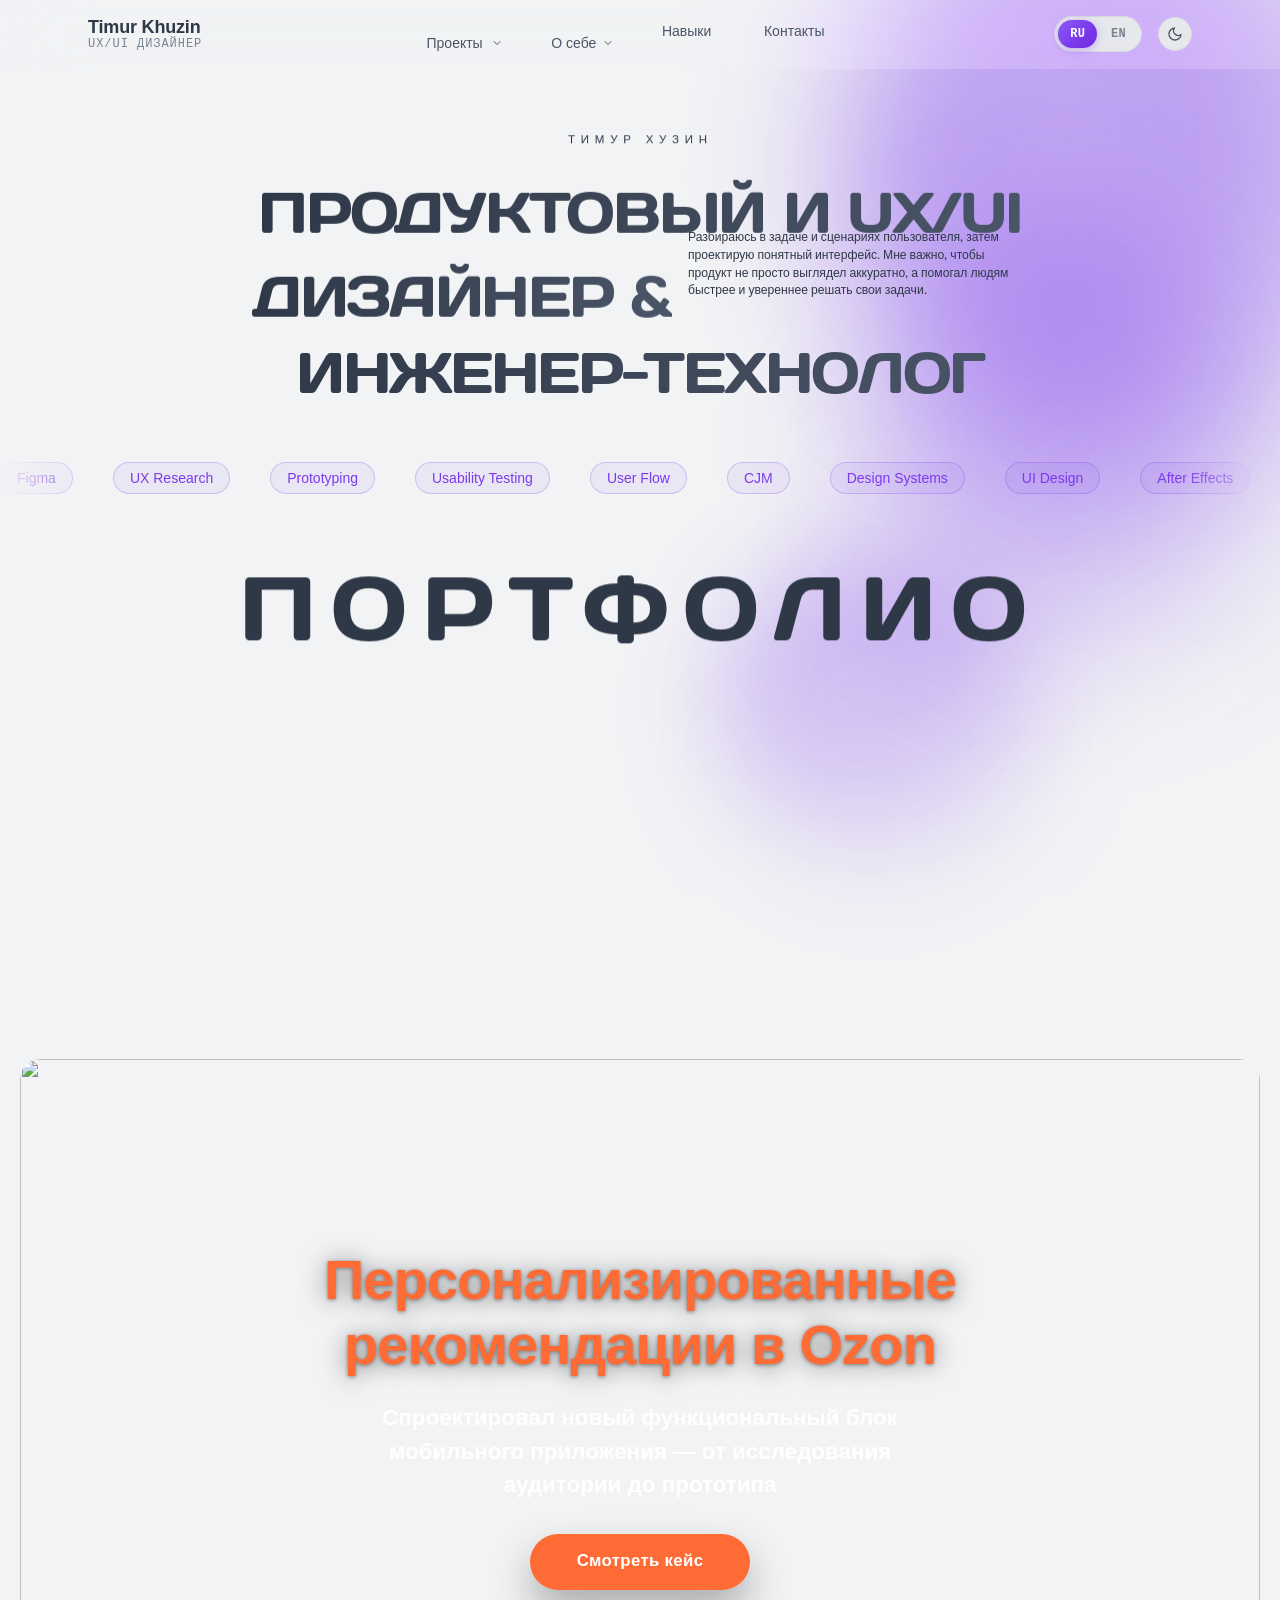
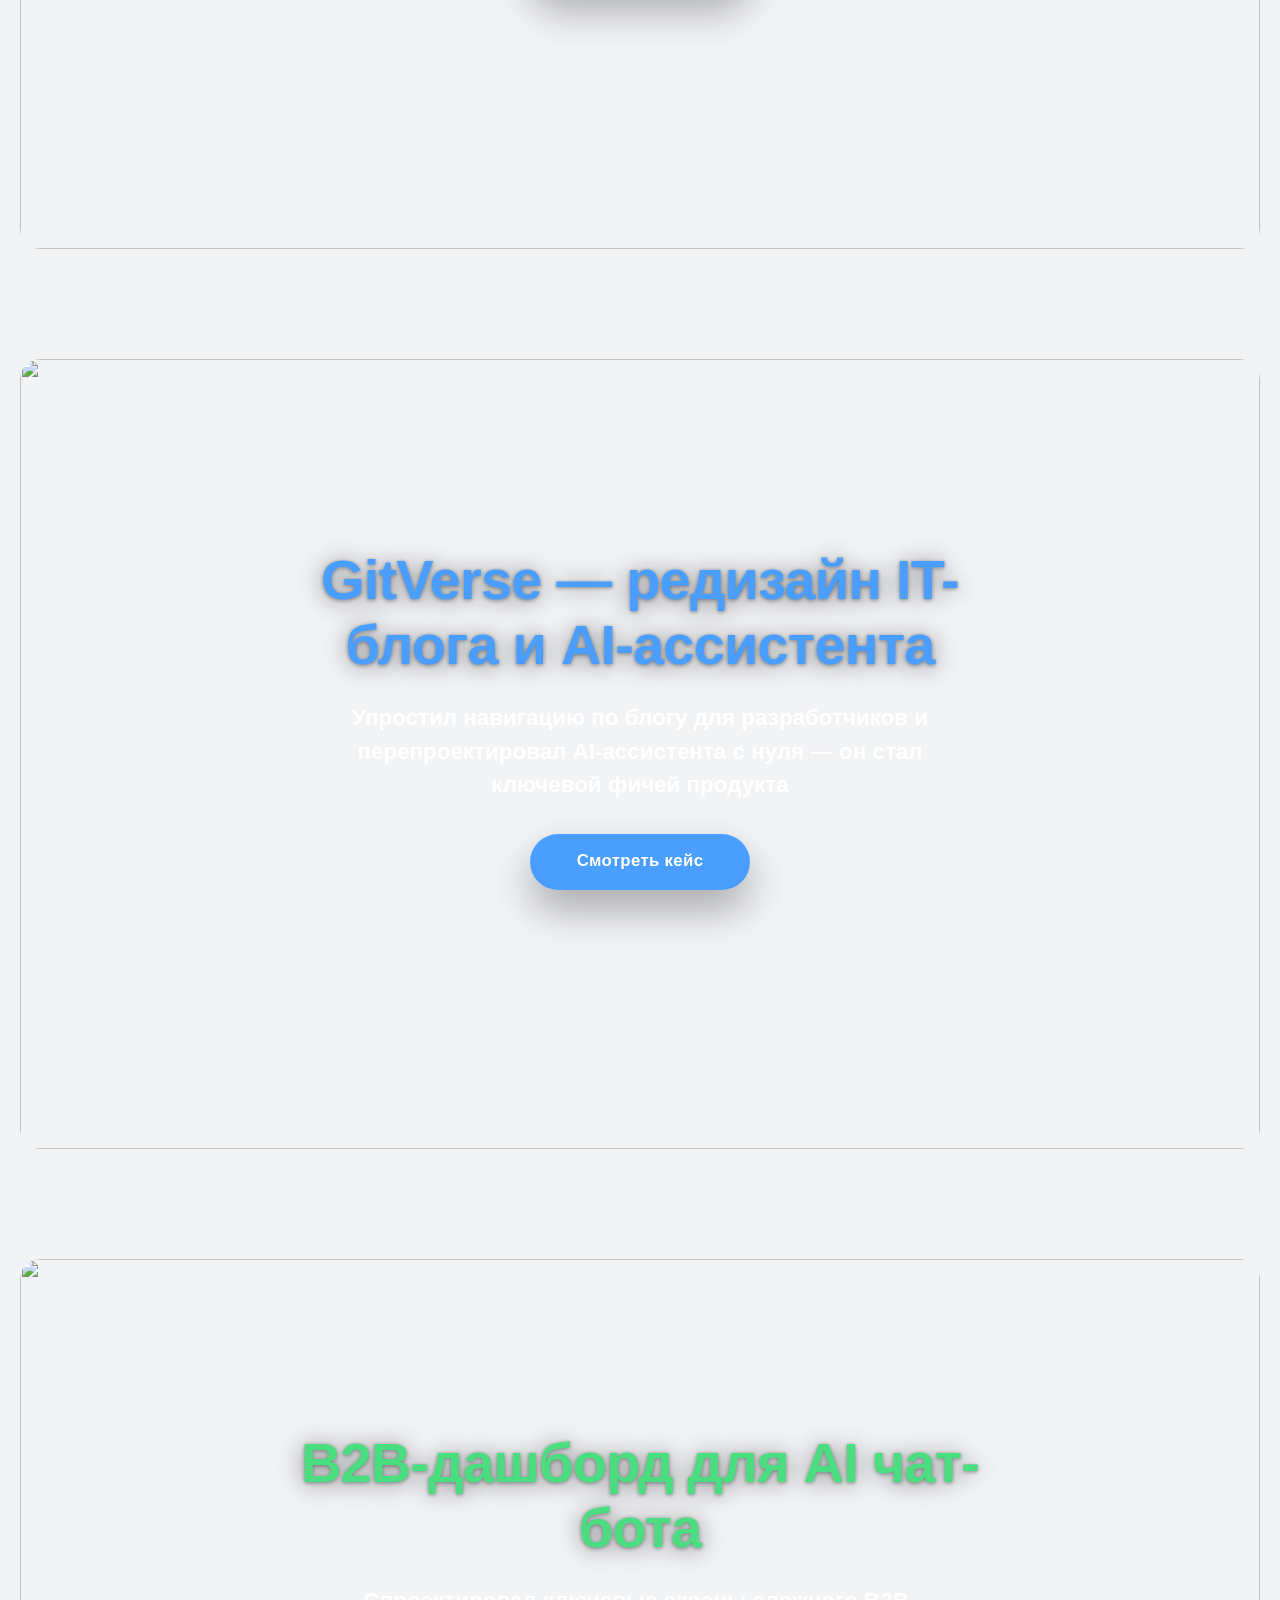
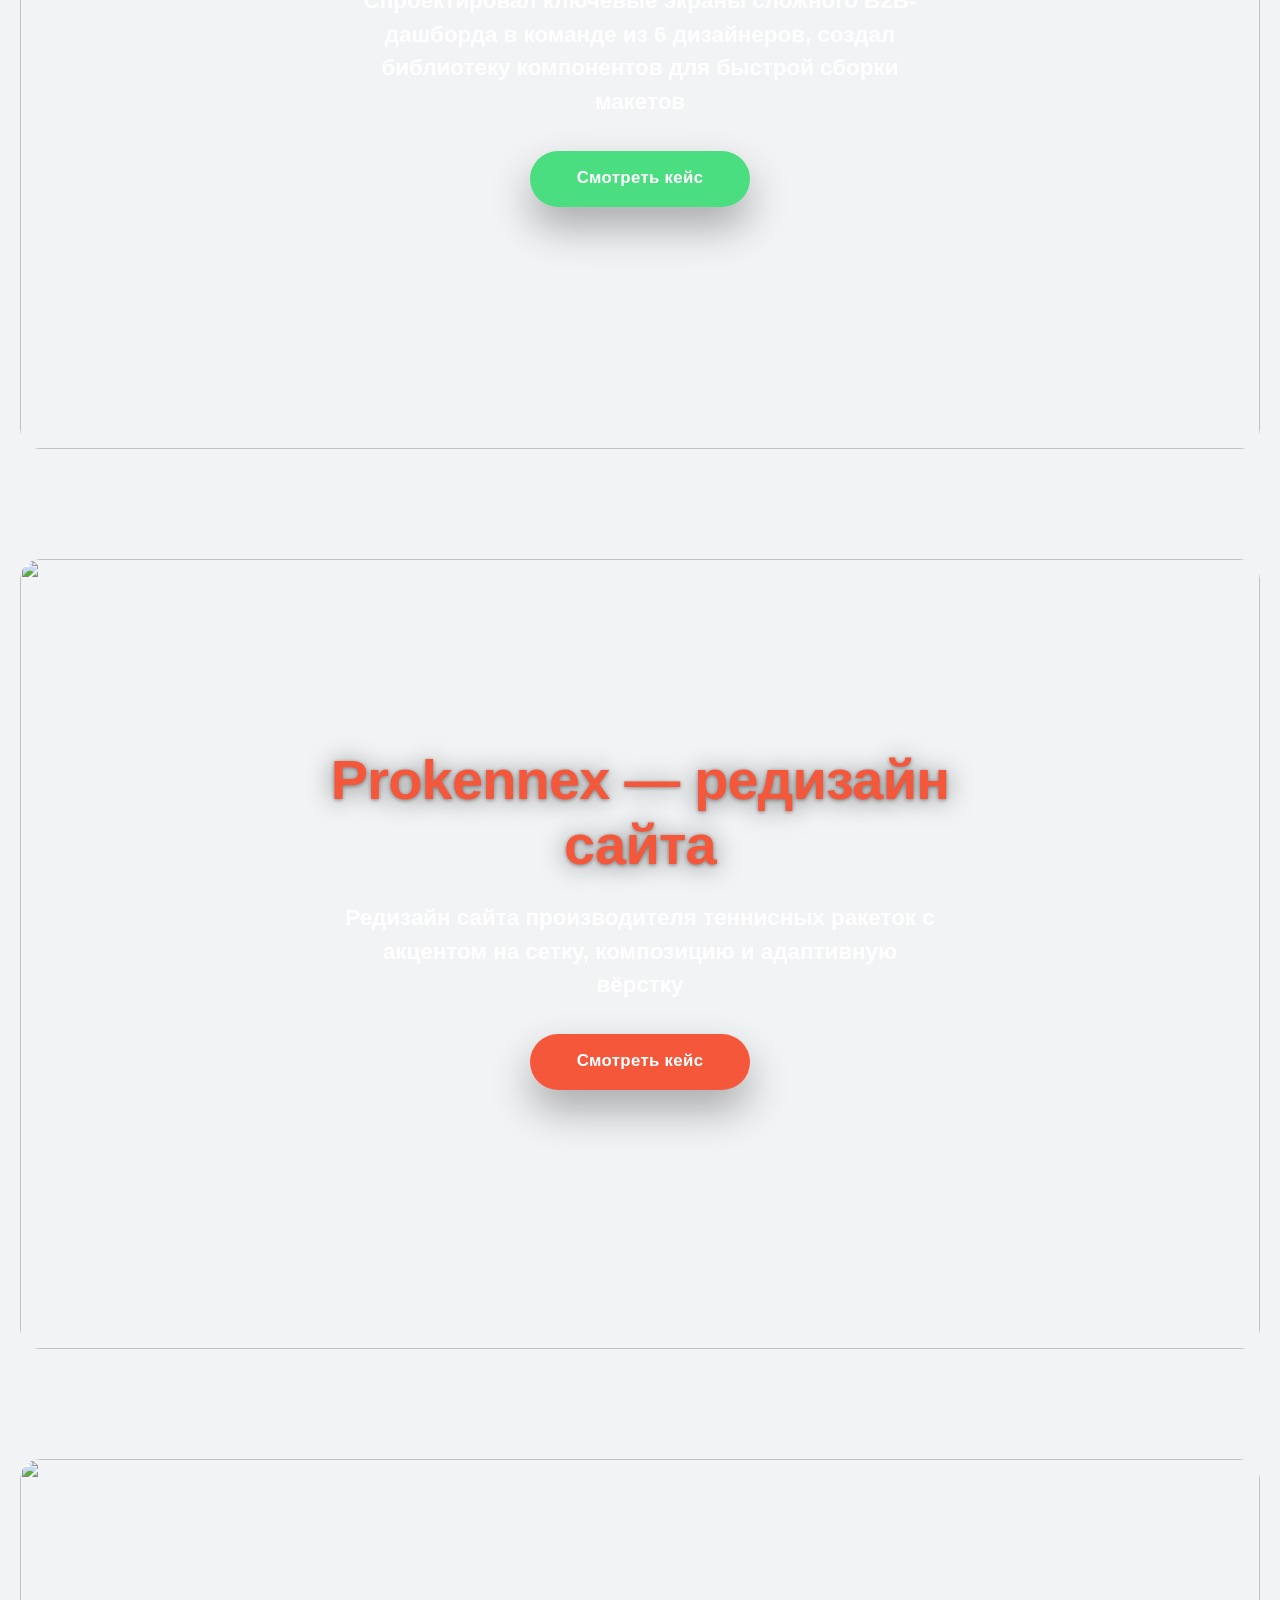
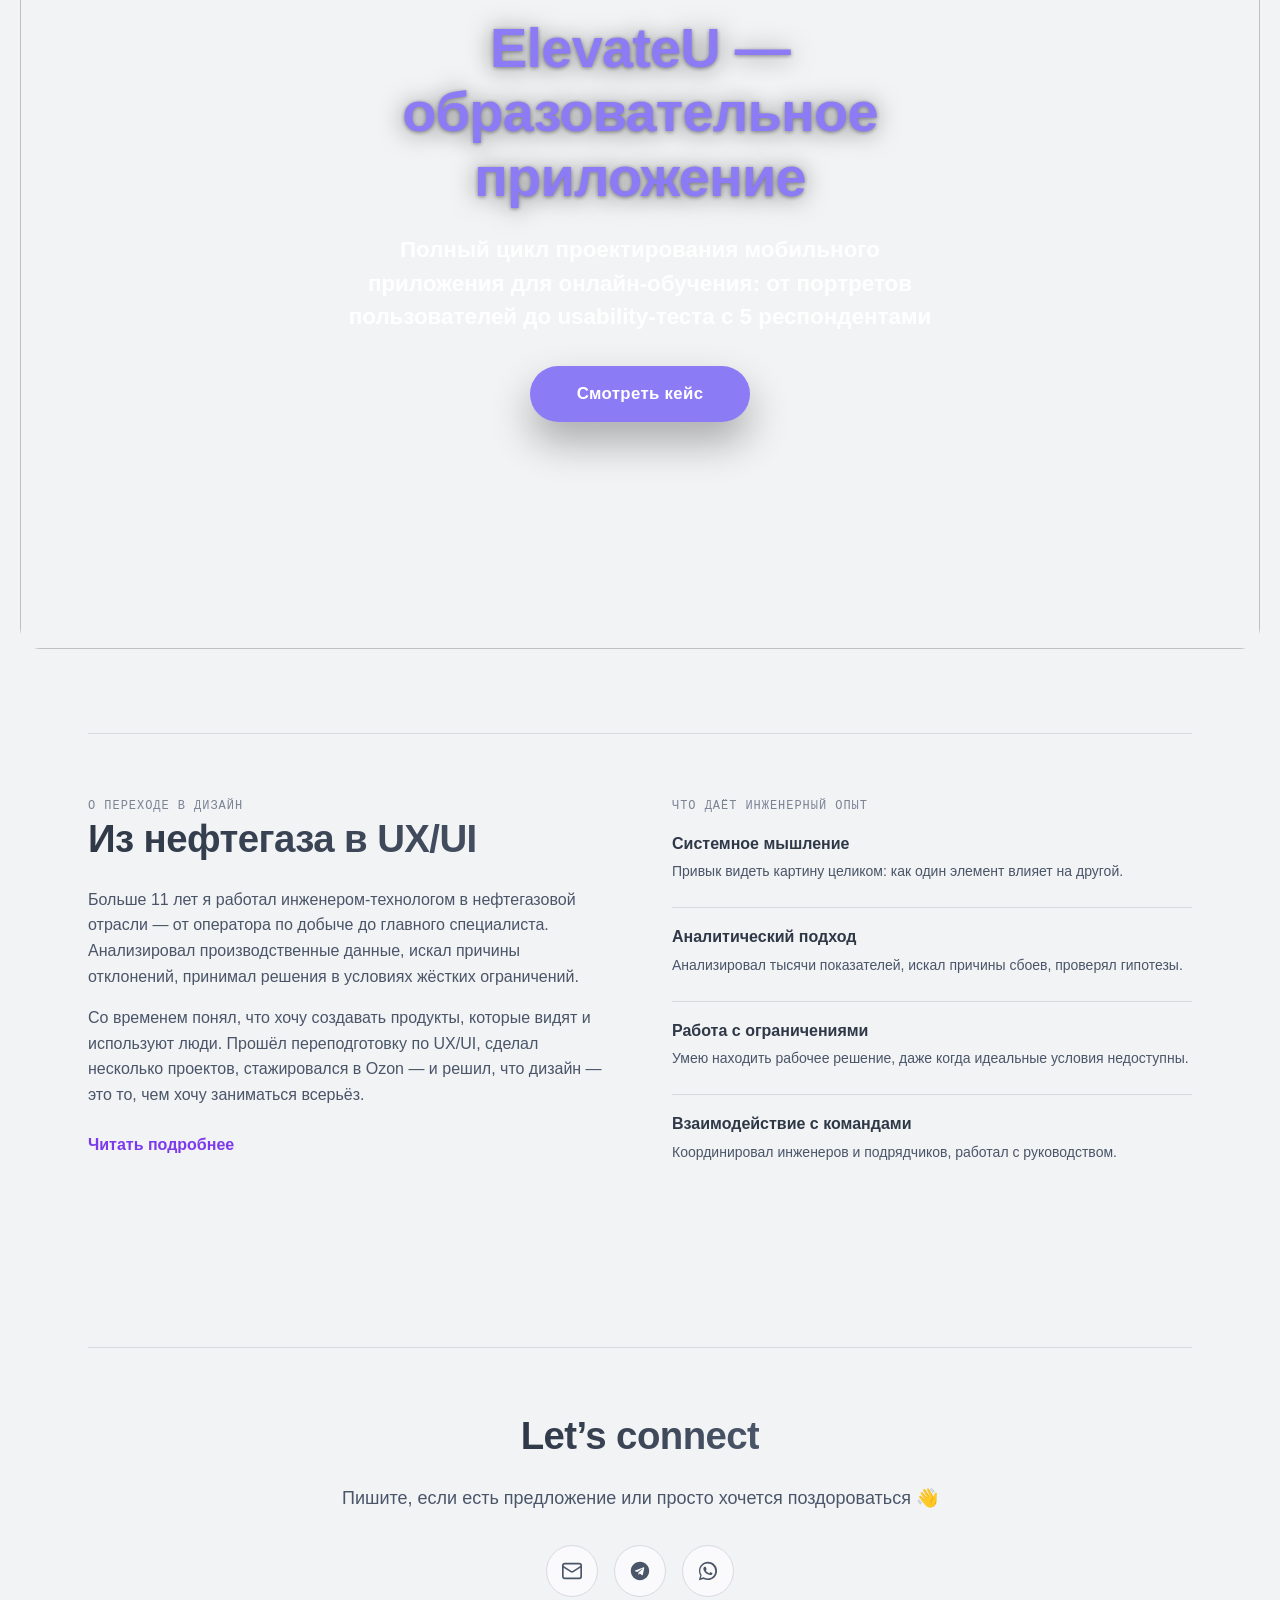
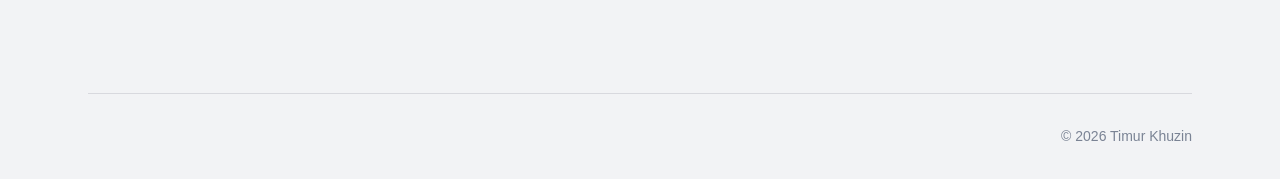
==== commit 084a14fc: "1" ====
--- a/index.html
+++ b/index.html
@@ -370,5 +370,6 @@
   
   <script src="js/back-to-top.js"></script>
   <script src="js/mobile-menu.js"></script>
+  <script src="js/reveal.js"></script>
 </body>
 </html>
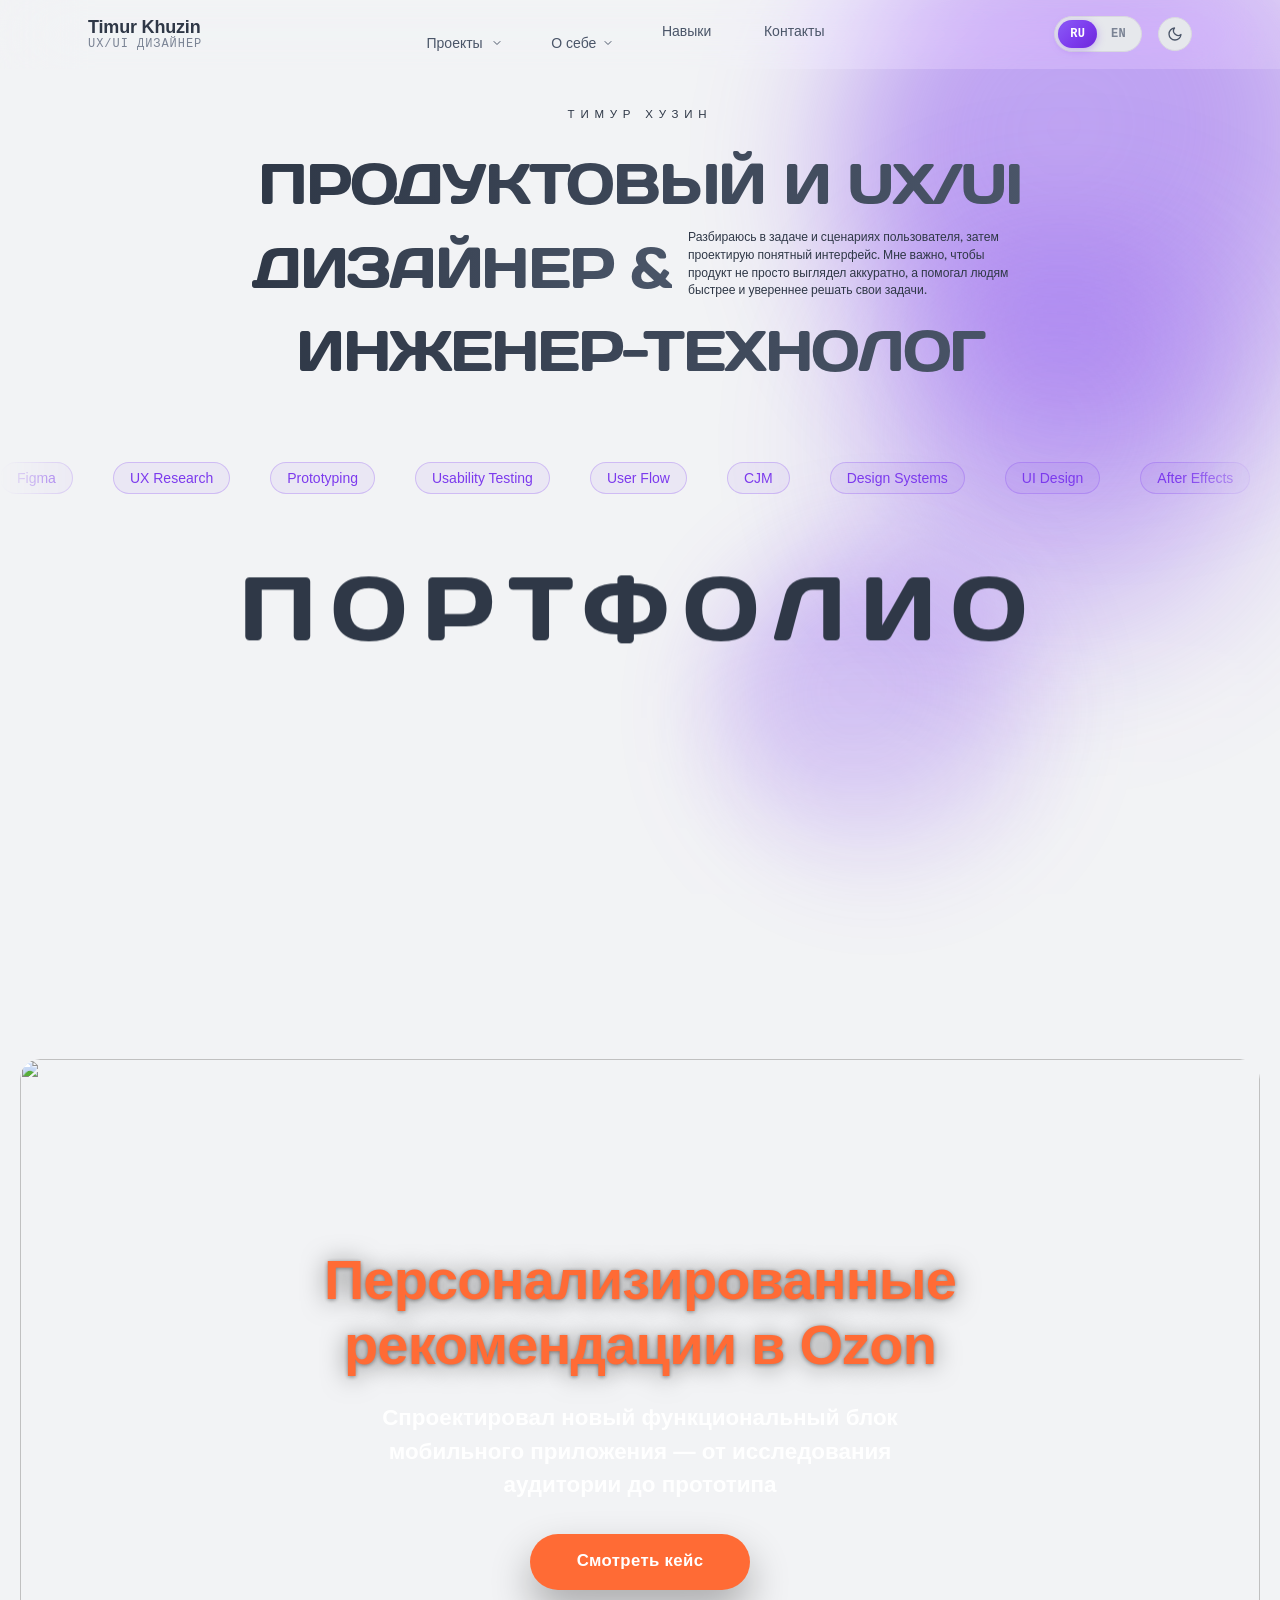
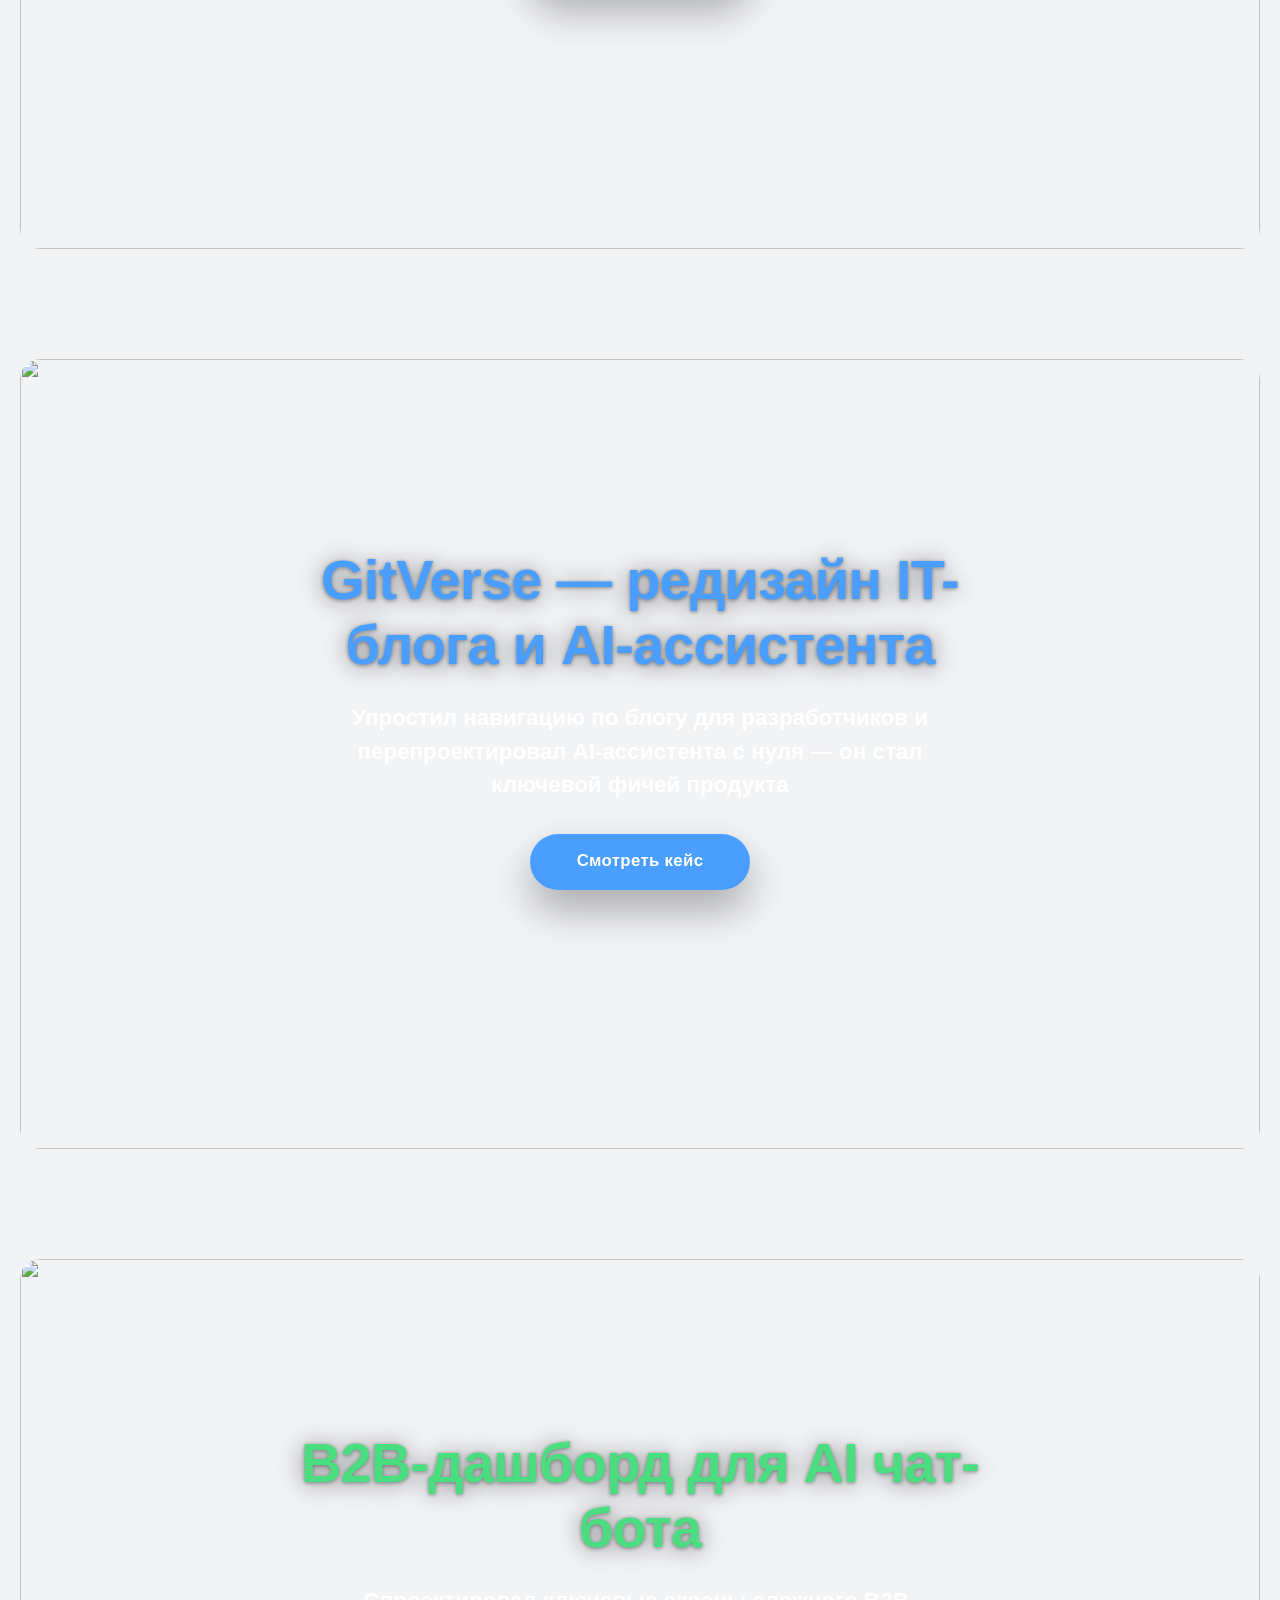
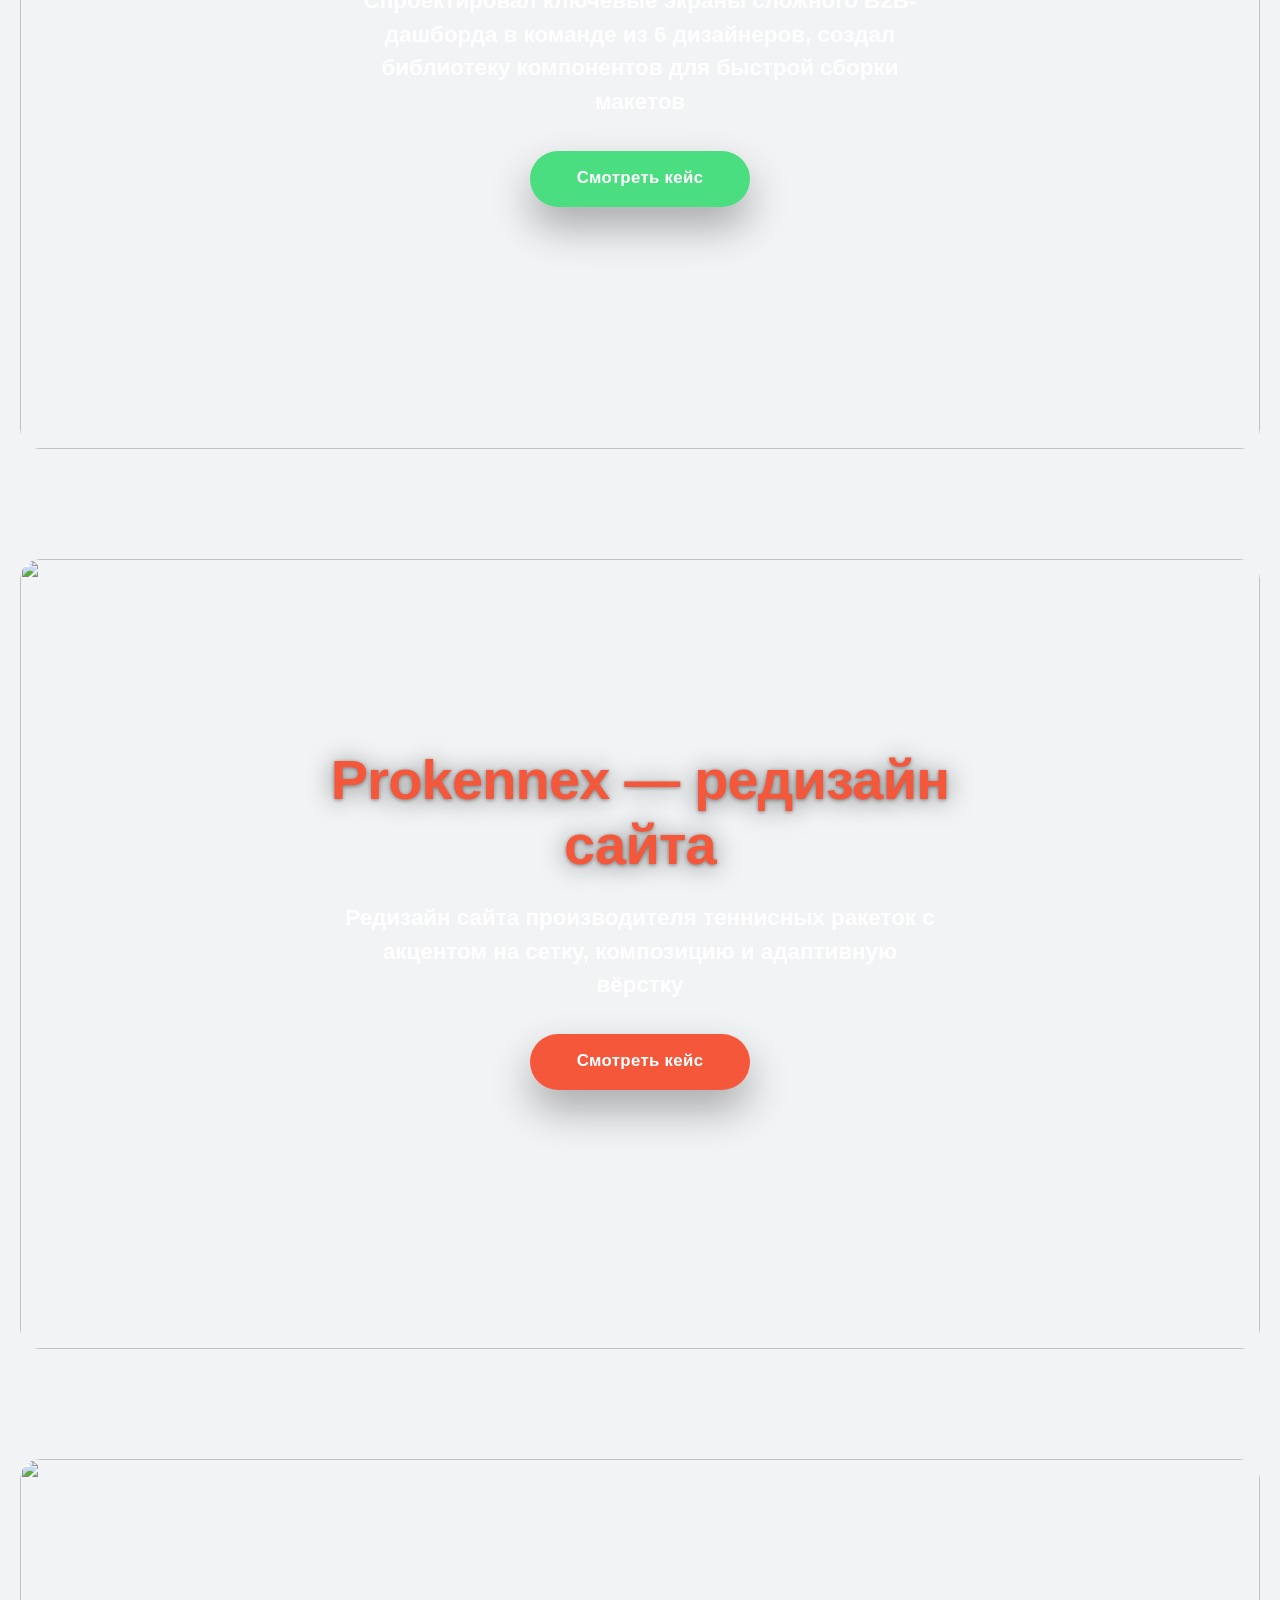
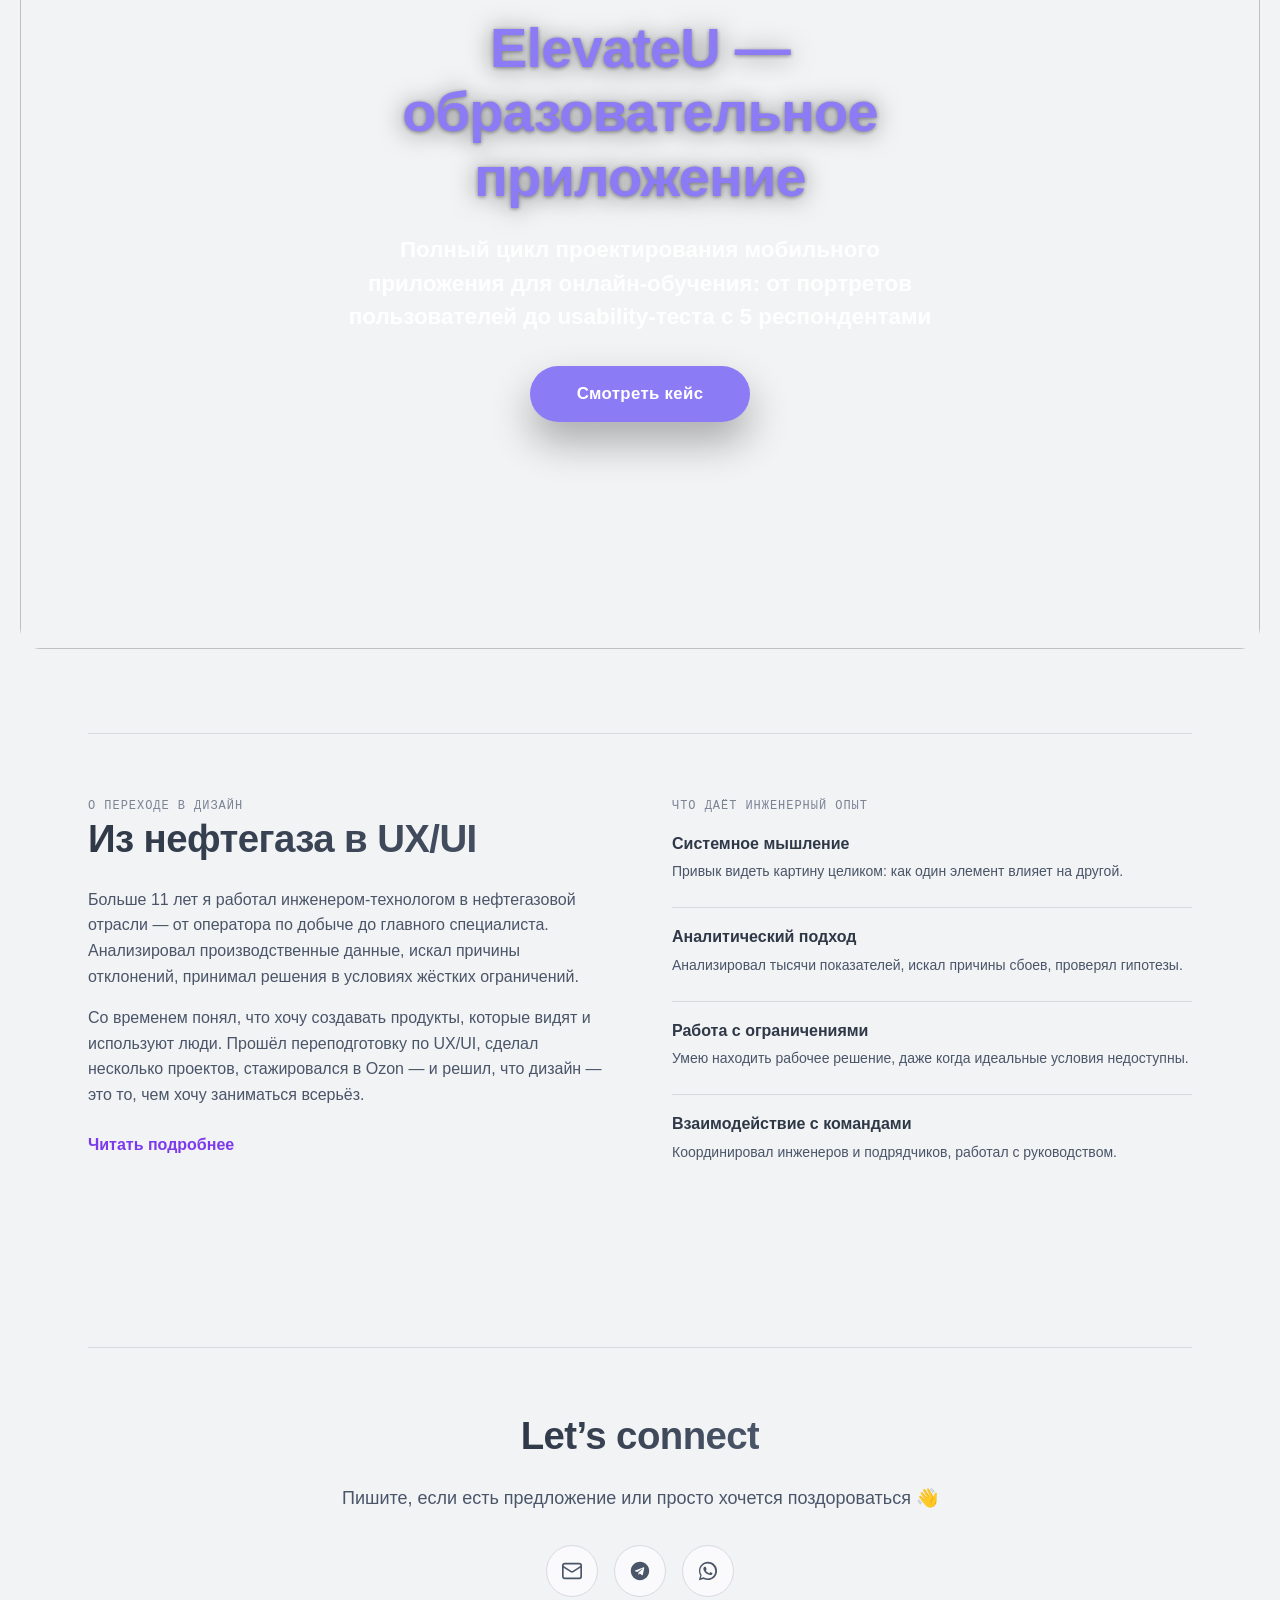
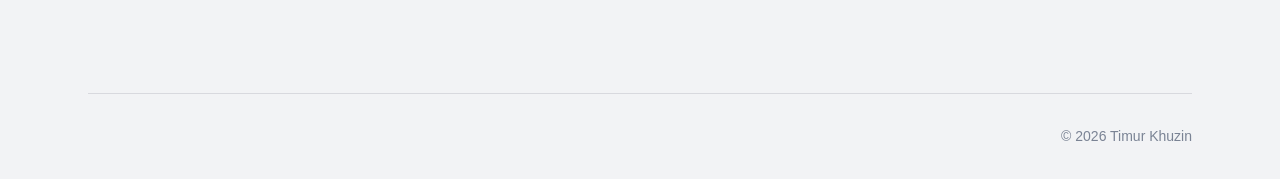
==== commit be17b64c: "refresh" ====
--- a/index.html
+++ b/index.html
@@ -4,7 +4,7 @@
   <meta charset="UTF-8">
   <meta name="viewport" content="width=device-width, initial-scale=1.0">
   <title>Timur Khuzin — UX/UI Designer</title>
-  <meta name="description" content="Timur Khuzin – UX/UI Designer.">
+  <meta name="description" content="Timur Khuzin – UX/UI Designer. Portfolio">
 
   <link rel="icon" type="image/svg+xml" href="favicon.svg">
 <meta name="theme-color" content="#F2F3F5" media="(prefers-color-scheme: light)">
@@ -12,7 +12,7 @@
 
 <meta property="og:type" content="website">
 <meta property="og:title" content="Timur Khuzin — UX/UI Designer">
-<meta property="og:description" content="Timur Khuzin – UX/UI Designer.">
+<meta property="og:description" content="Timur Khuzin – UX/UI Designer. Portfolio">
 <meta property="og:url" content="https://khuzintimur.github.io/">
 <meta property="og:locale" content="ru_RU">
 <meta property="og:locale:alternate" content="en_US">
@@ -116,16 +116,16 @@
     <!-- ================= HERO ================= -->
 <section class="hero">
   <div class="container">
-        <p class="hero-name" data-i18n="hero.name" data-parallax="0.08"></p>
+      <p class="hero-name" data-i18n="hero.name"></p>
   </div>
 
   <div class="container hero-headline">
-  <h1 class="hero-title hero-title--top" data-i18n="hero.title.top" data-parallax="0.12"></h1>
+    <h1 class="hero-title hero-title--top" data-i18n="hero.title.top"></h1>
   <div class="hero-row-middle">
-    <h1 class="hero-title hero-title--middle" data-i18n-html="hero.title.middle" data-parallax="0.18"></h1>
+    <h1 class="hero-title hero-title--middle" data-i18n-html="hero.title.middle"></h1>
     <p class="hero-desc" data-i18n="hero.desc"></p>
   </div>
-    <h1 class="hero-title hero-title--bottom" data-i18n="hero.title.bottom" data-parallax="0.24"></h1>
+    <h1 class="hero-title hero-title--bottom" data-i18n="hero.title.bottom"></h1>
 </div>
 
   <div class="skills-marquee">
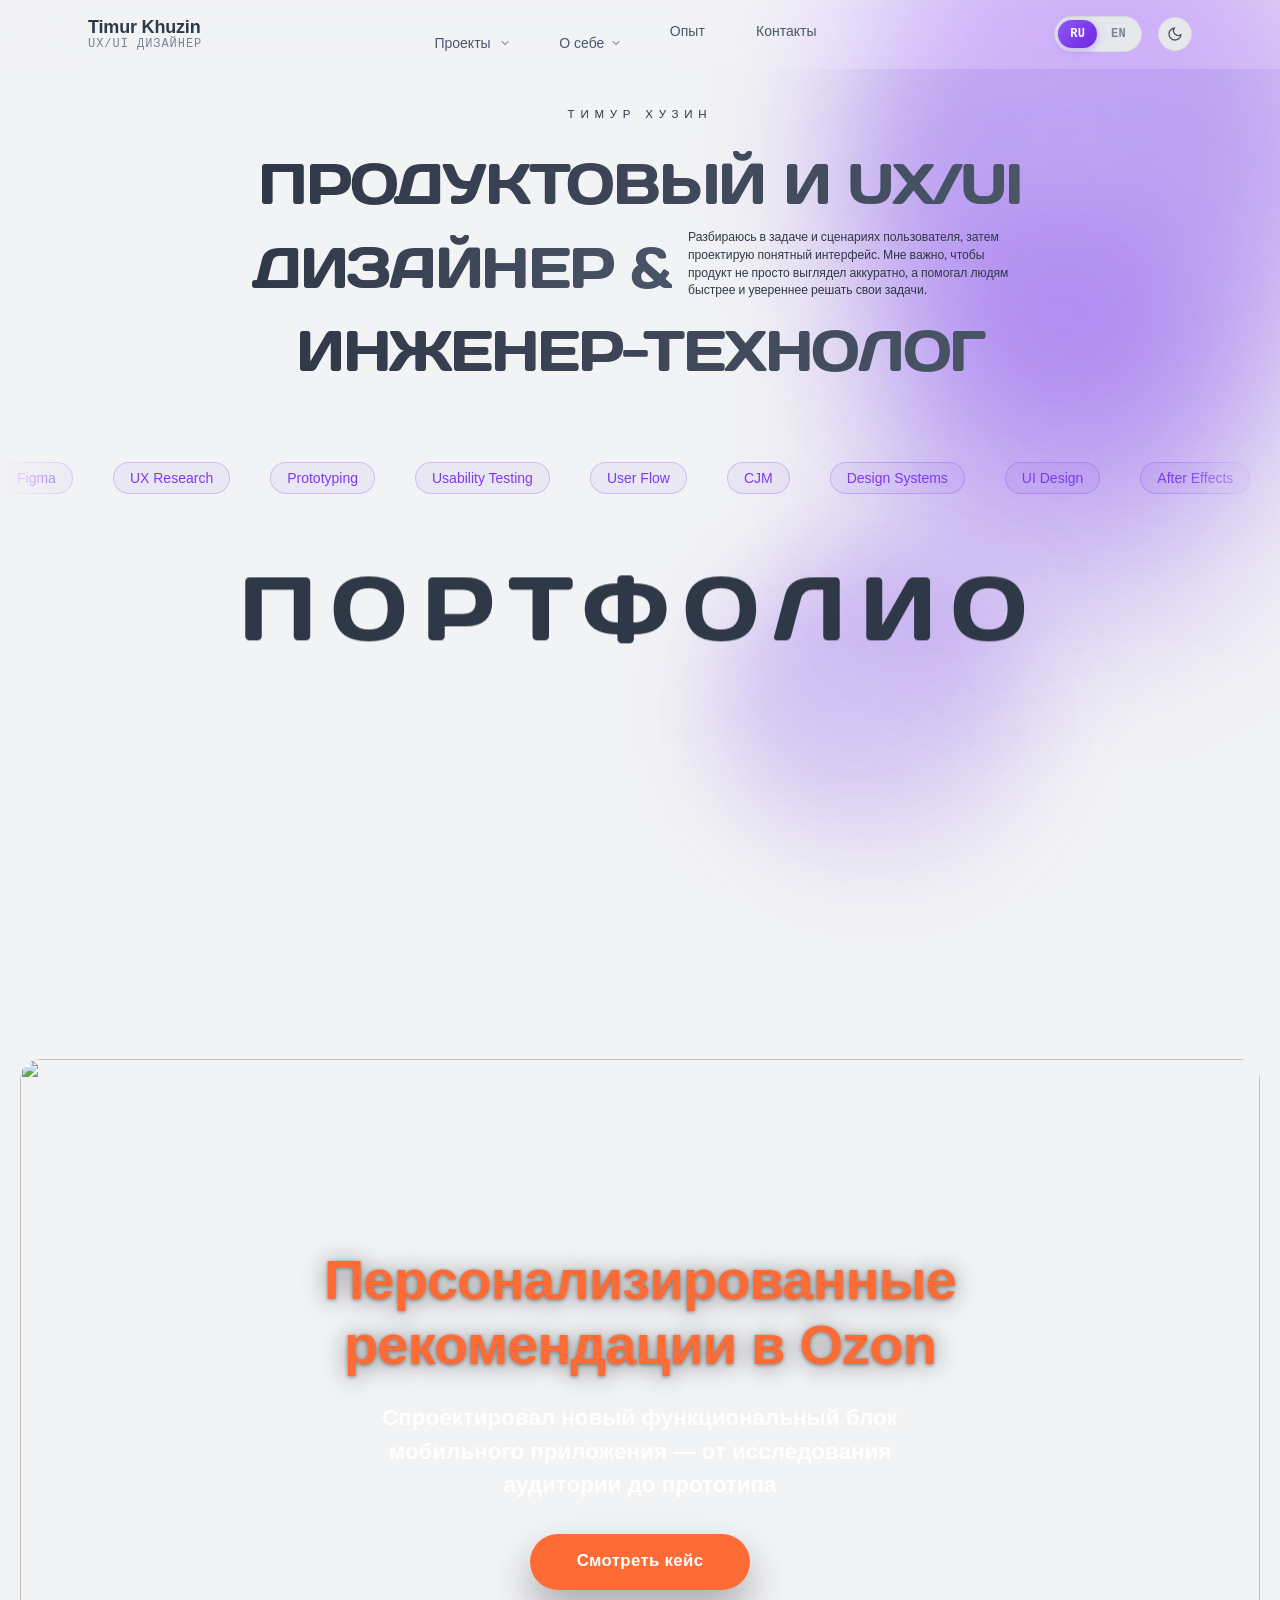
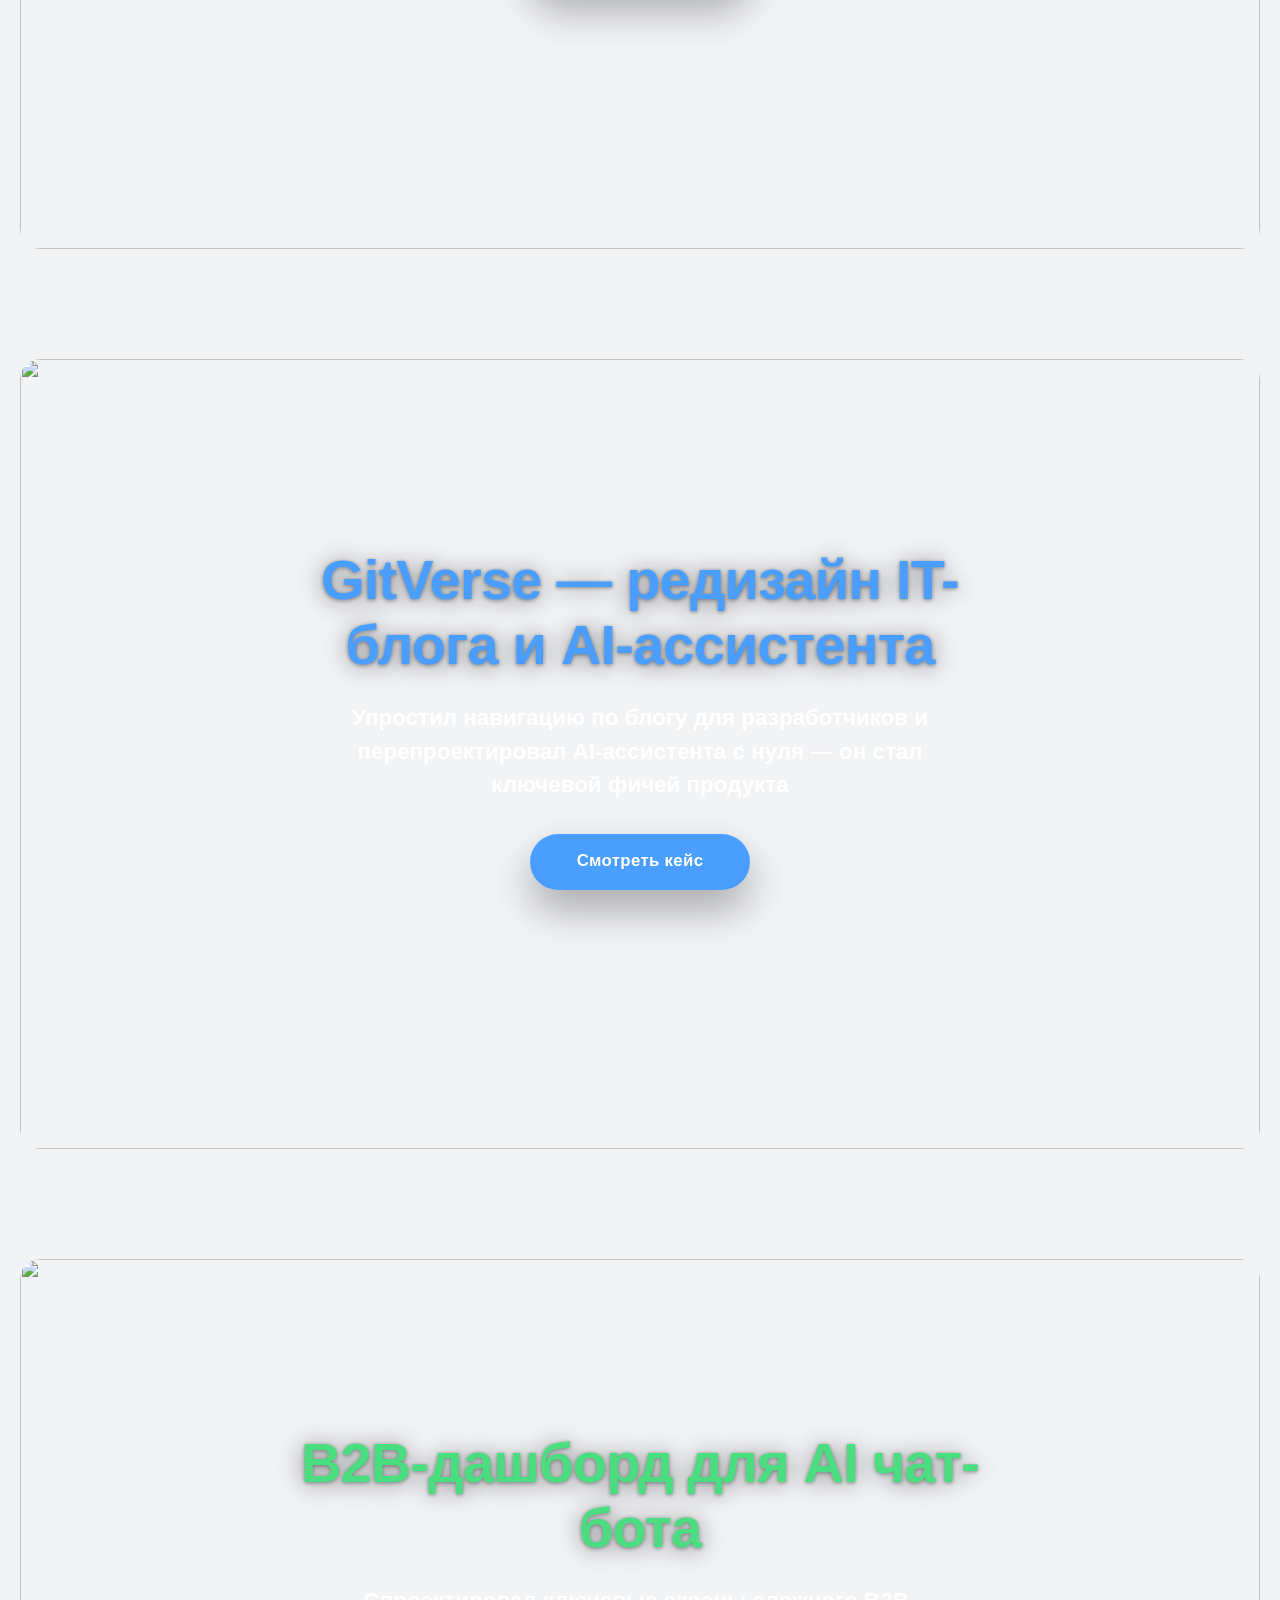
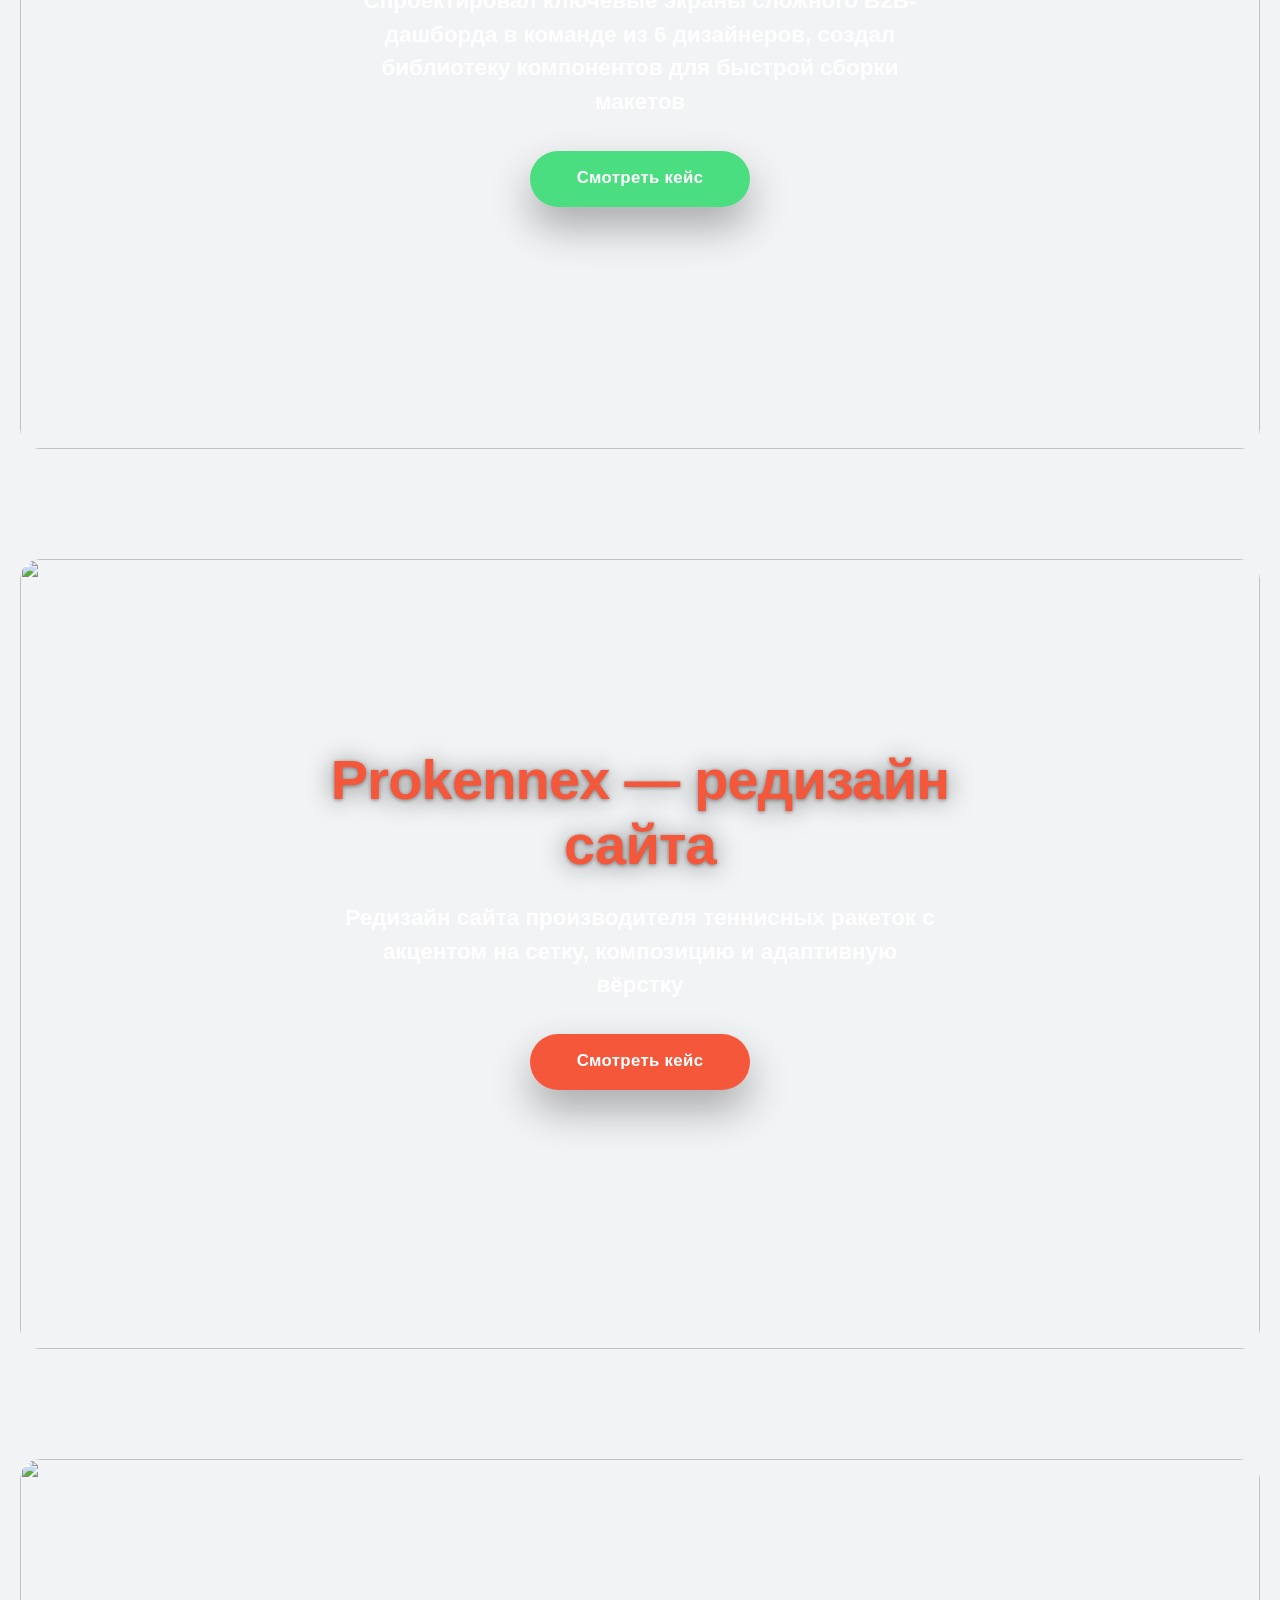
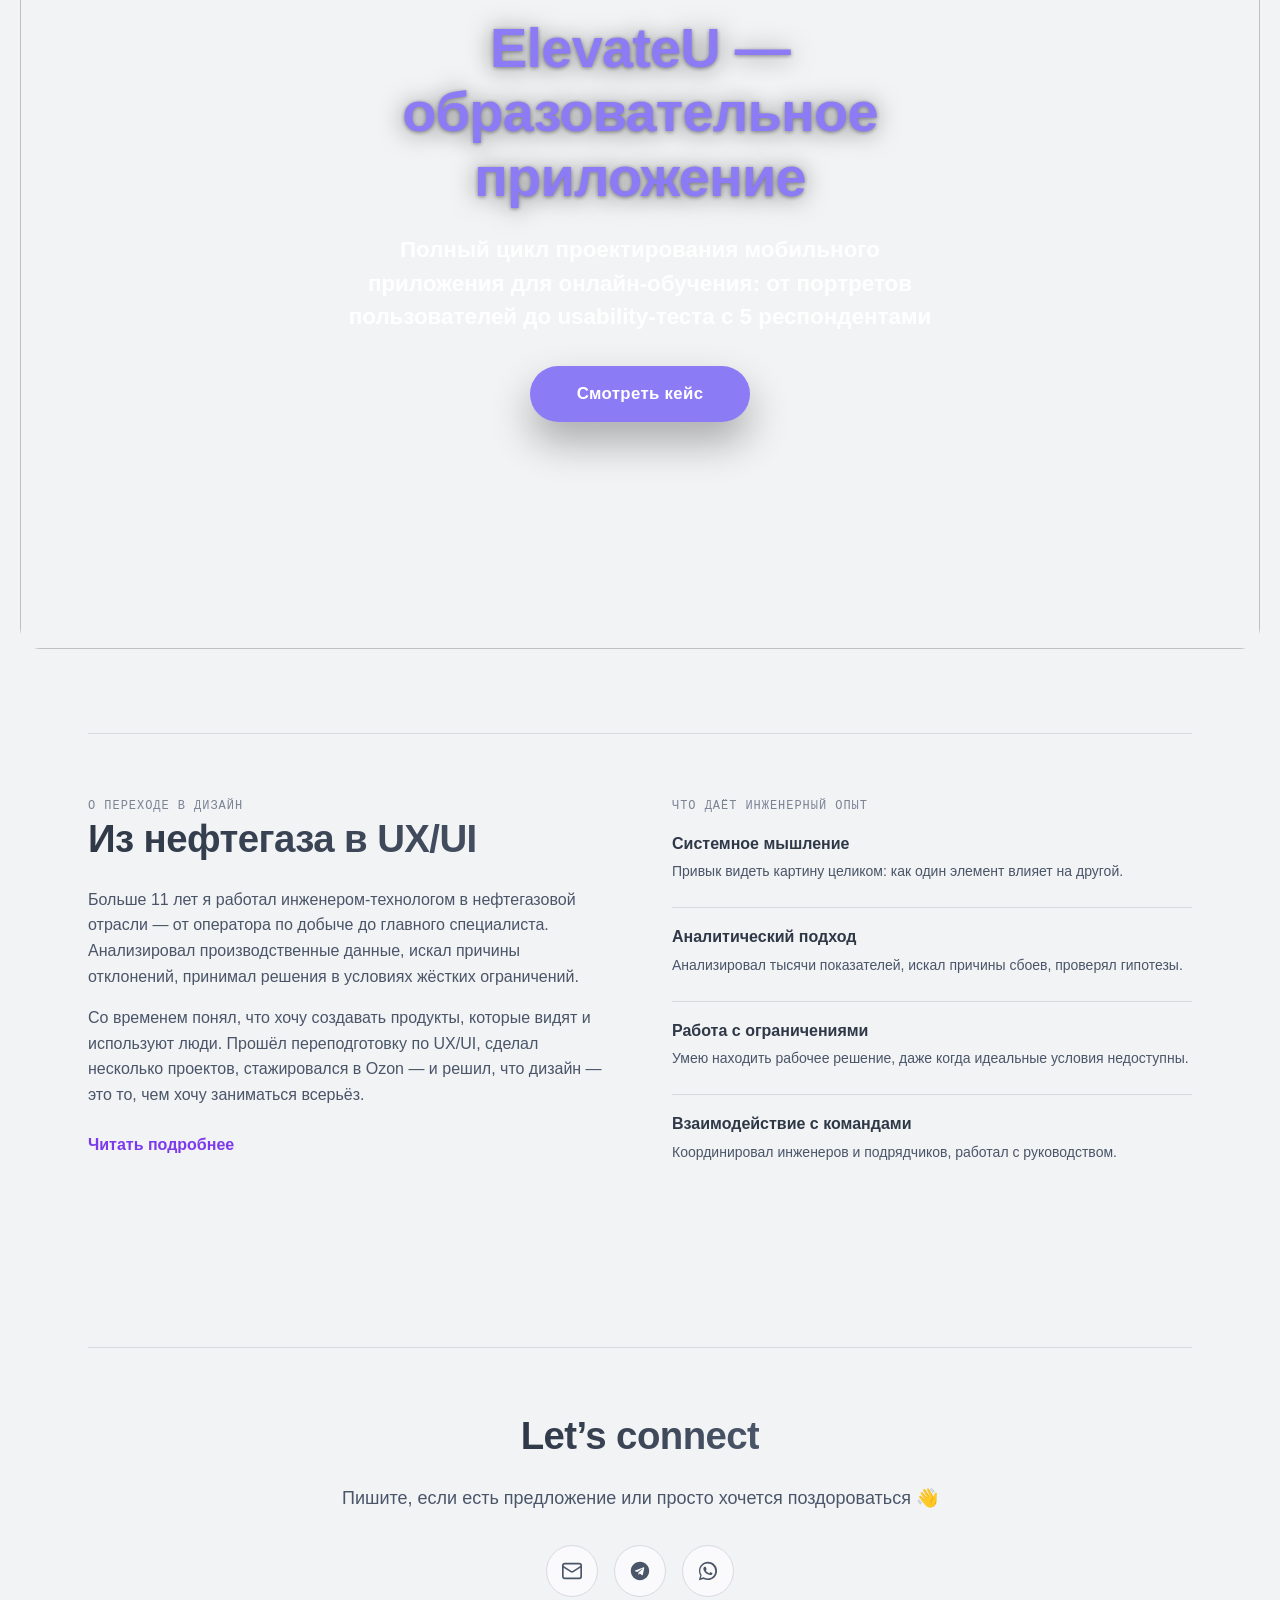
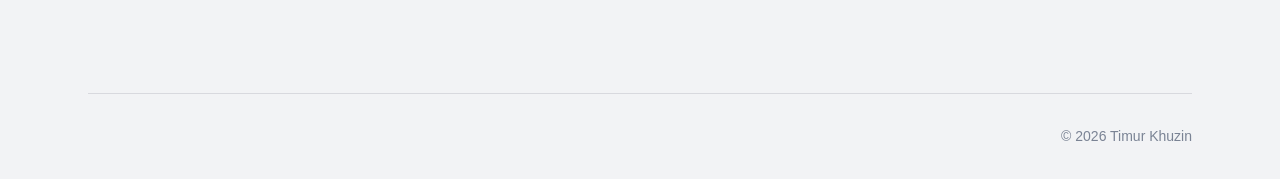
==== commit ed67d475: "Add Experience page (CV), restructure navigation" ====
--- a/index.html
+++ b/index.html
@@ -5,6 +5,14 @@
   <meta name="viewport" content="width=device-width, initial-scale=1.0">
   <title>Timur Khuzin — UX/UI Designer</title>
   <meta name="description" content="Timur Khuzin – UX/UI Designer. Portfolio">
+
+  <script type="text/javascript">
+    (function(c,l,a,r,i,t,y){
+        c[a]=c[a]||function(){(c[a].q=c[a].q||[]).push(arguments)};
+        t=l.createElement(r);t.async=1;t.src="https://www.clarity.ms/tag/"+i;
+        y=l.getElementsByTagName(r)[0];y.parentNode.insertBefore(t,y);
+    })(window, document, "clarity", "script", "yuqe7fxeih");
+</script>
 
   <link rel="icon" type="image/svg+xml" href="favicon.svg">
 <meta name="theme-color" content="#F2F3F5" media="(prefers-color-scheme: light)">
@@ -79,10 +87,10 @@
   </a>
   <ul class="nav-dropdown-menu">
     <li style="--item-accent: #7C3AED;"><a href="about.html" data-i18n="nav.about"></a></li>
-    <li style="--item-accent: #7C3AED;"><a href="about.html#cv" data-i18n="nav.about.cv"></a></li>
+    <li style="--item-accent: #7C3AED;"><a href="skills.html" data-i18n="nav.skills"></a></li>
   </ul>
 </li>
-            <li><a href="skills.html" data-i18n="nav.skills"></a></li>
+            <li><a href="experience.html" data-i18n="nav.experience"></a></li>
             <li><a href="index.html#contact" data-i18n="nav.contacts"></a></li>
           </ul>
         </nav>
@@ -351,6 +359,7 @@
 
       <a href="about.html" class="mobile-menu-link" data-i18n="nav.about"></a>
       <a href="skills.html" class="mobile-menu-link" data-i18n="nav.skills"></a>
+      <a href="experience.html" class="mobile-menu-link" data-i18n="nav.experience"></a>
       <a href="index.html#contact" class="mobile-menu-link" data-i18n="nav.contacts"></a>
 
       <div class="mobile-menu-footer">
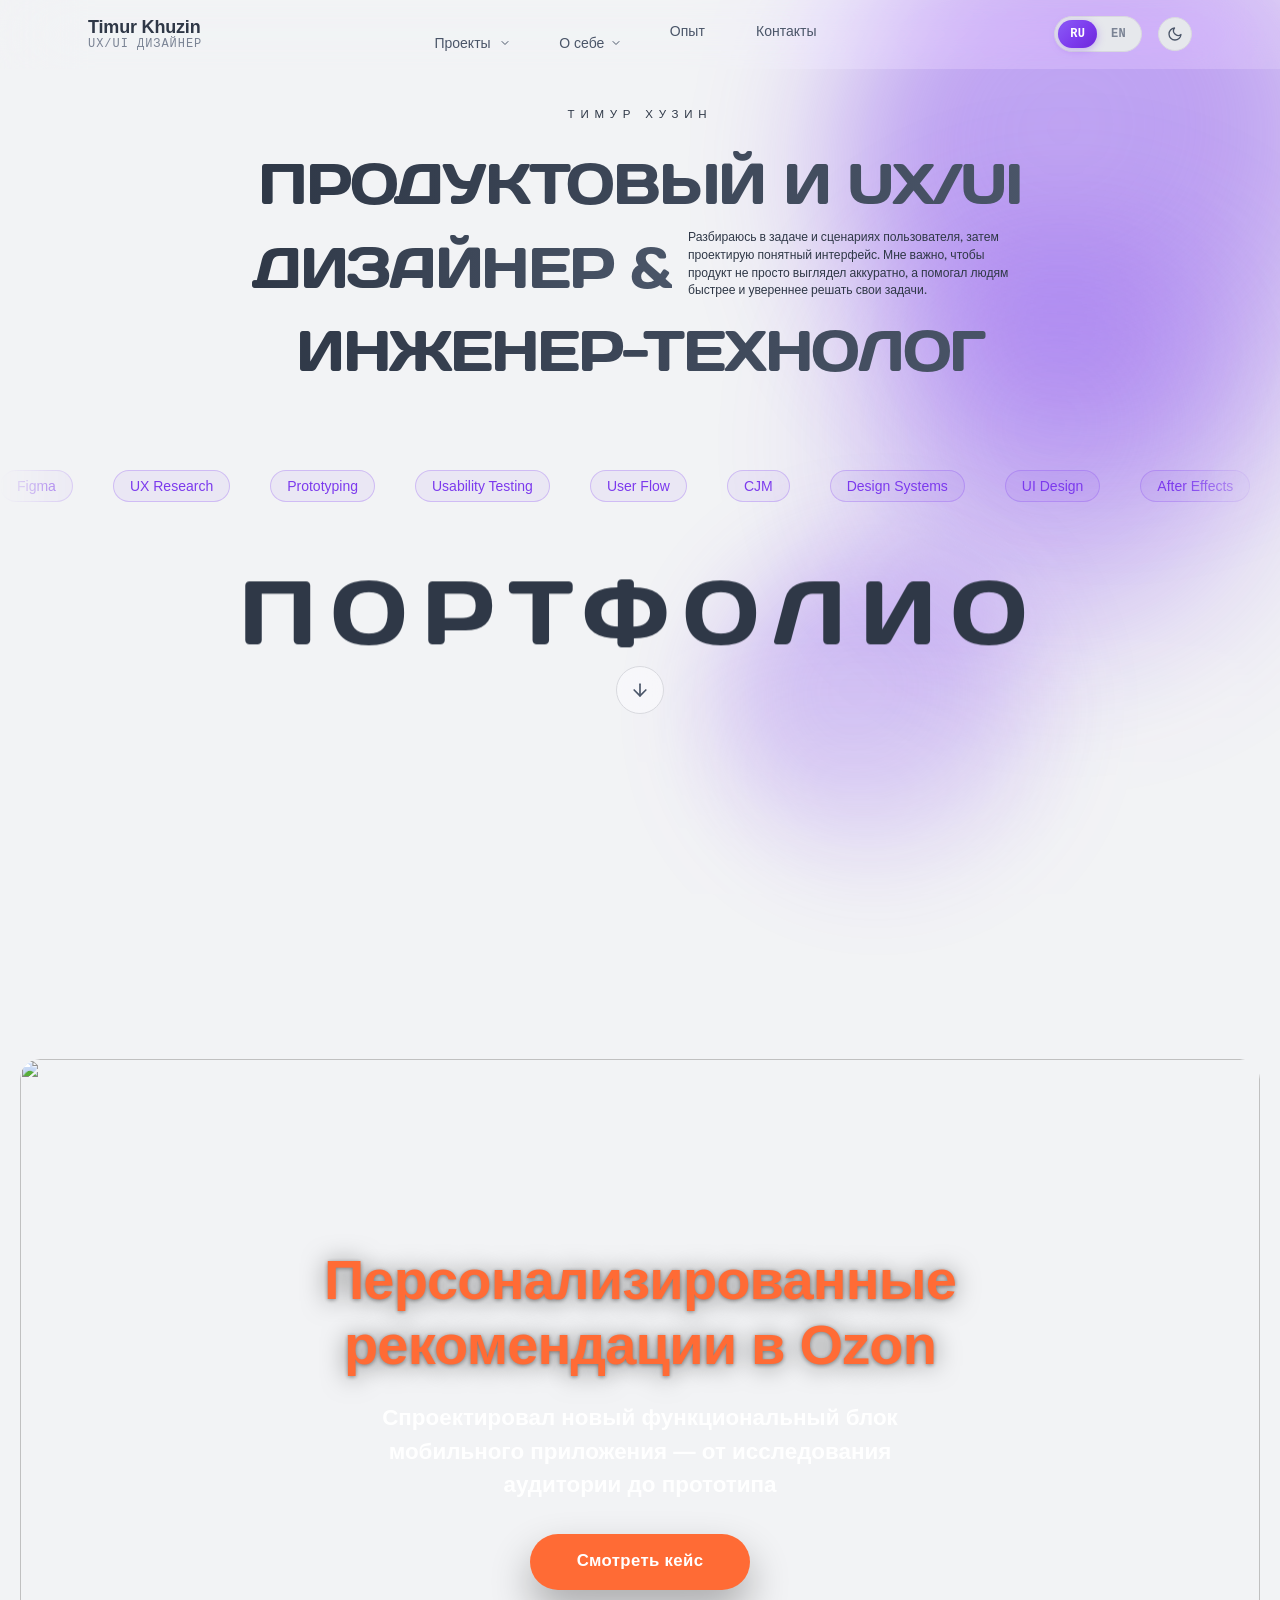
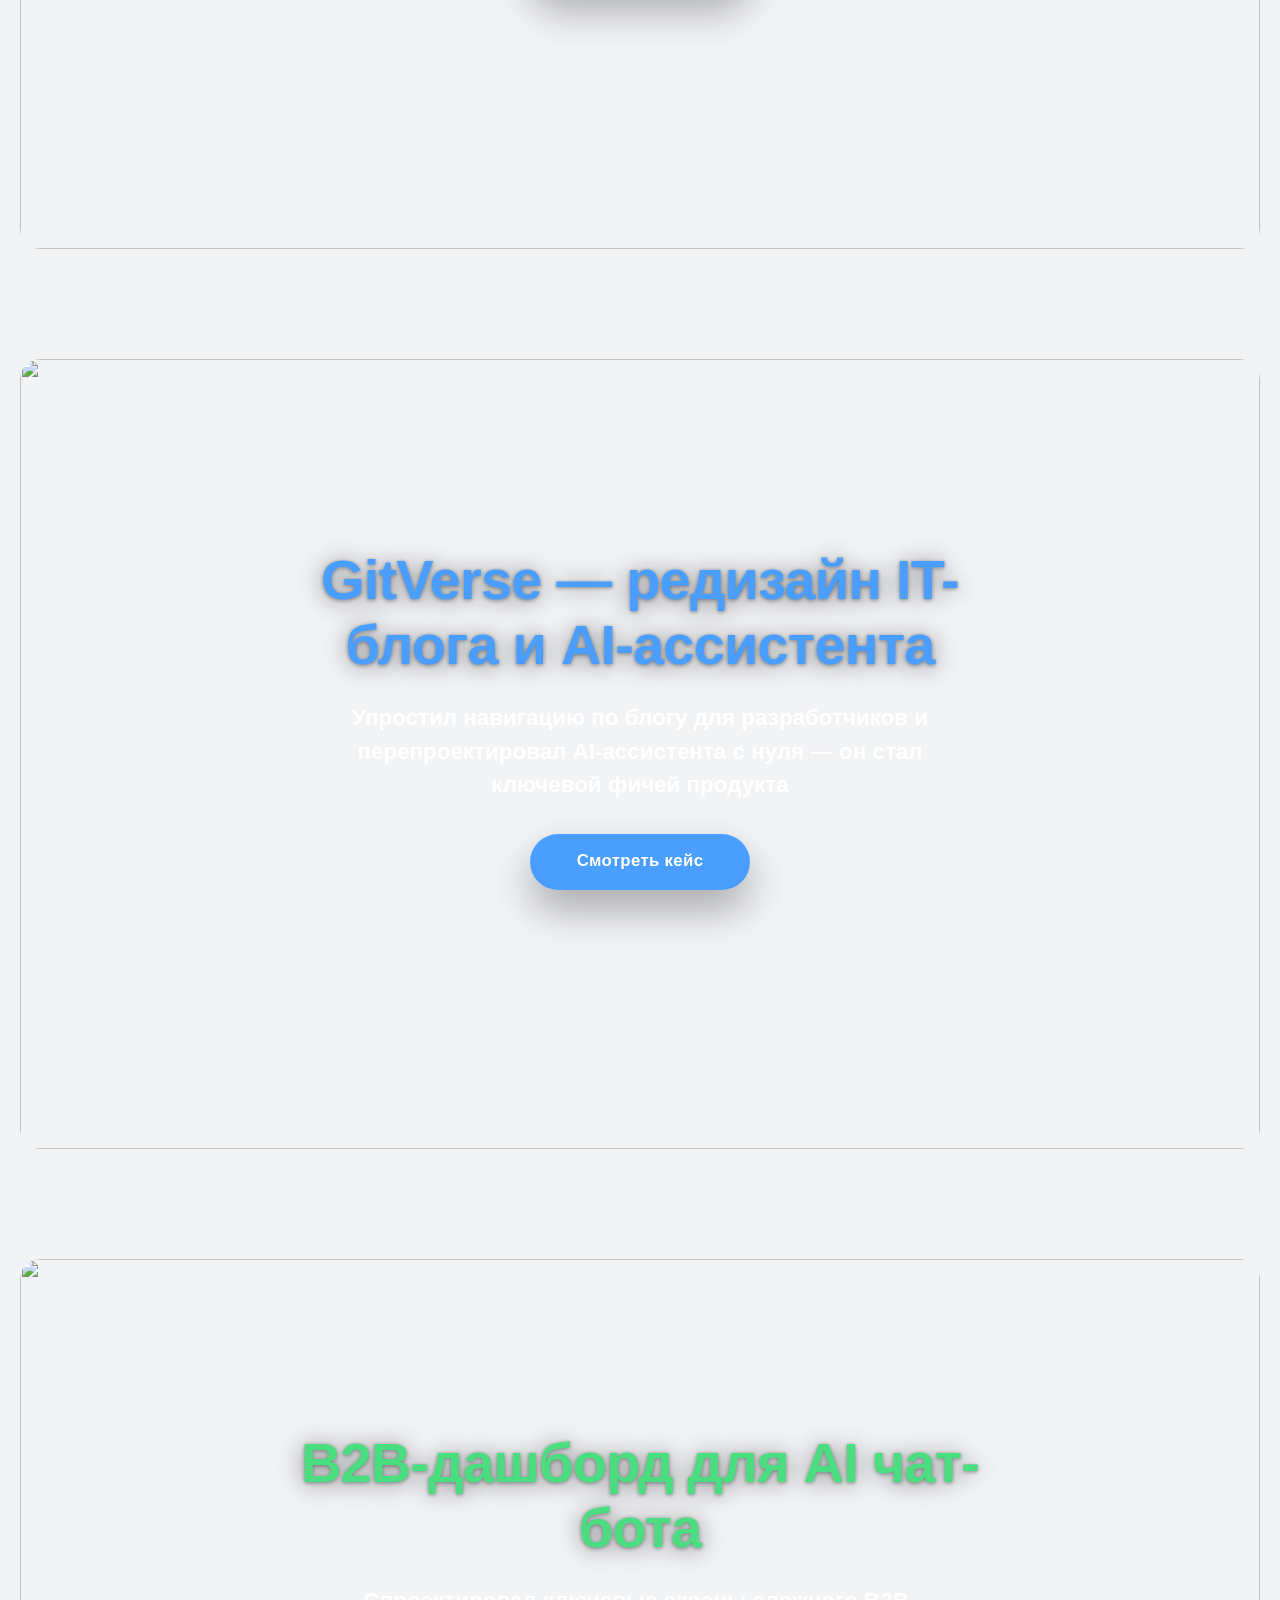
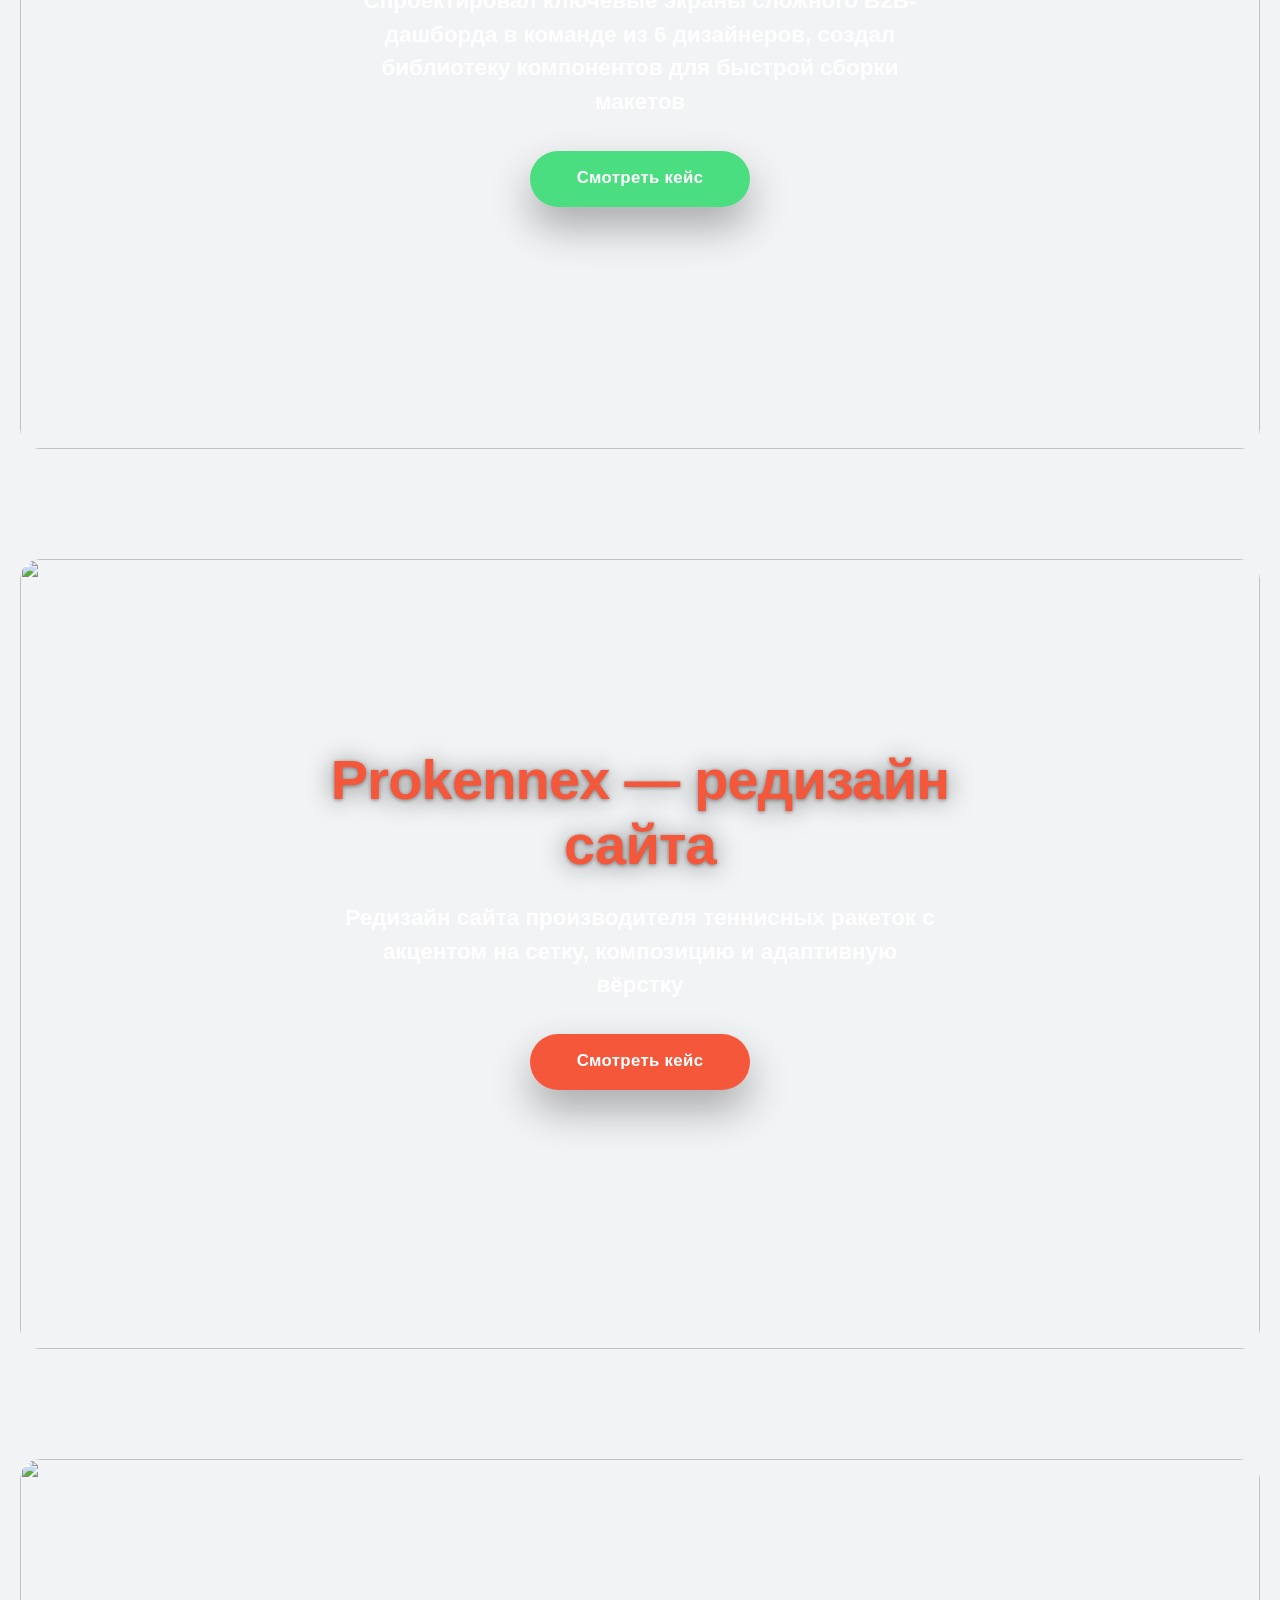
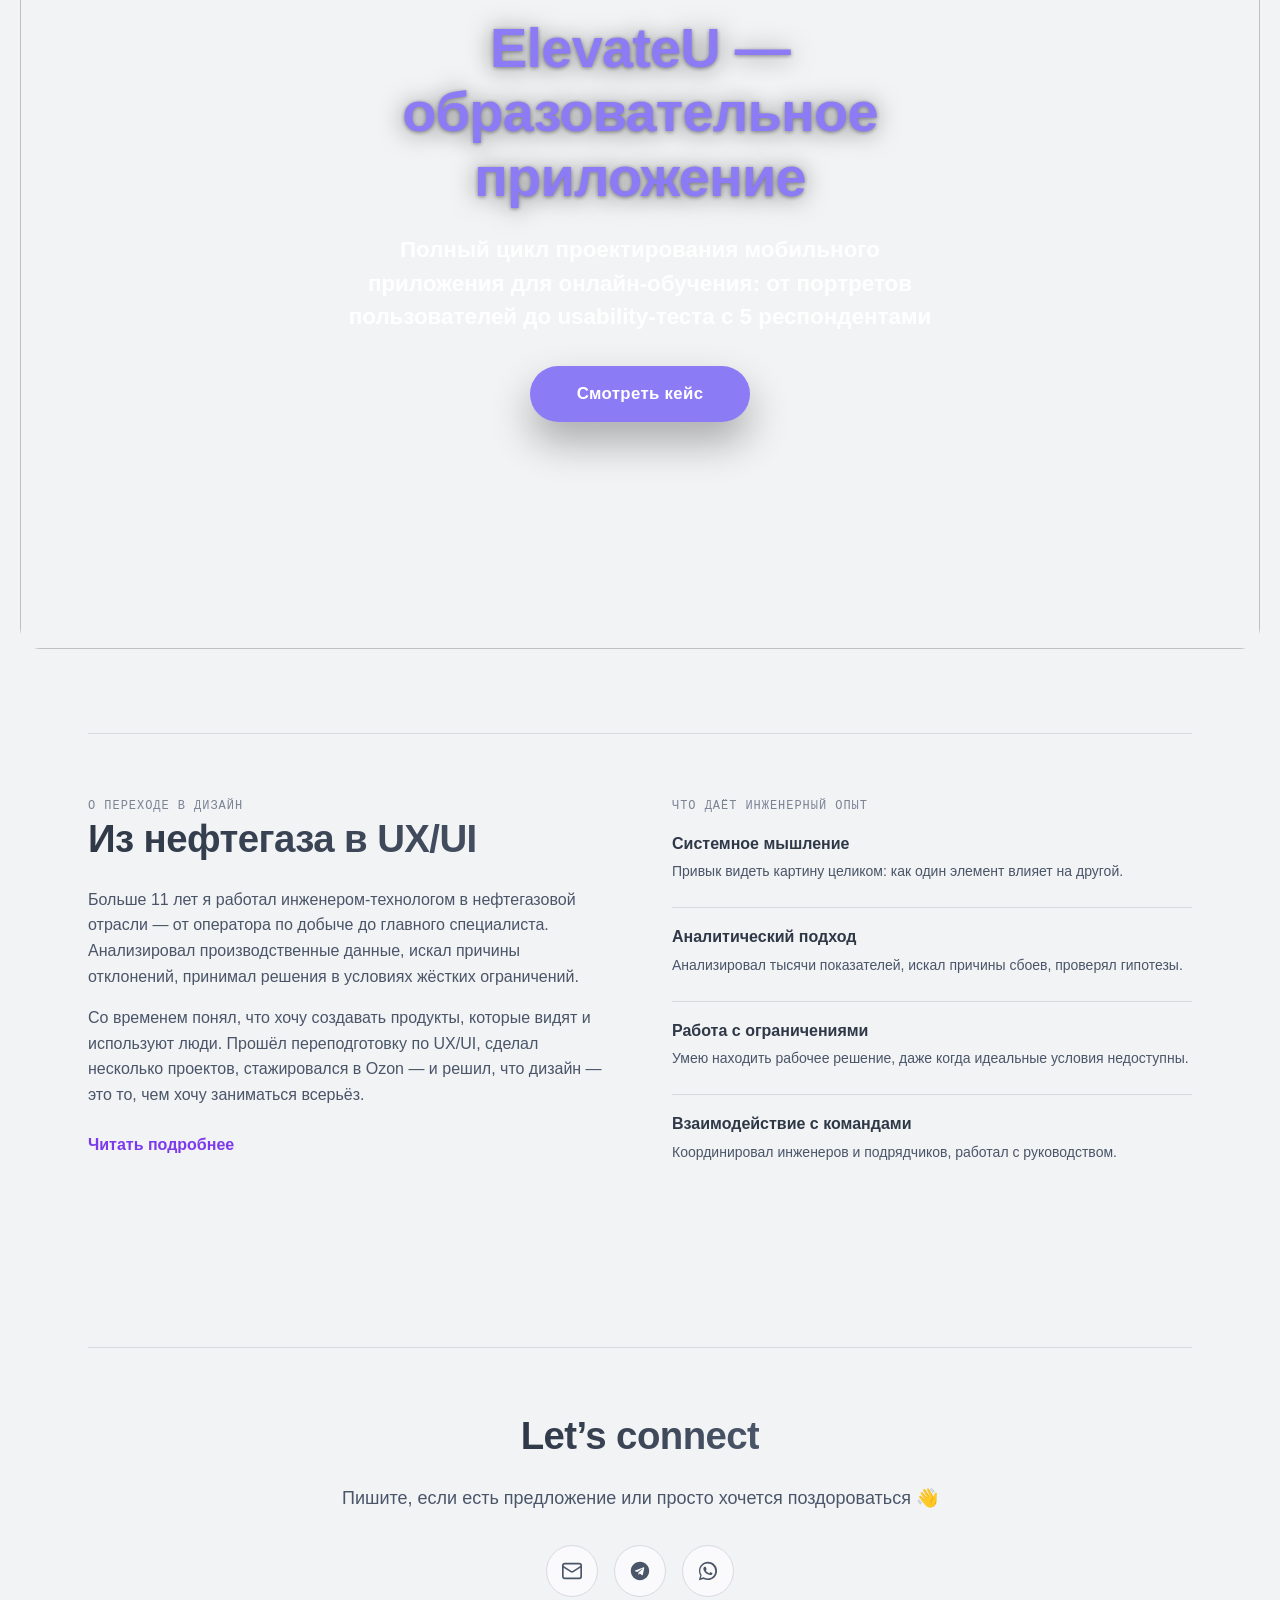
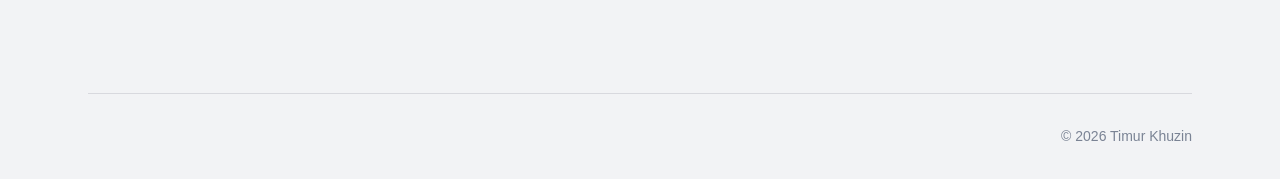
==== commit 8afc35c9: "fix 1" ====
--- a/index.html
+++ b/index.html
@@ -175,8 +175,17 @@
     </div>
   </div>
 
-  <div class="container">
+    <div class="container">
         <p class="hero-portfolio" data-i18n="hero.portfolio" data-parallax="-0.15"></p>
+  </div>
+
+  <div class="hero-scroll-wrap">
+    <a href="#projects" class="hero-scroll-cta" aria-label="К первому проекту">
+      <svg viewBox="0 0 24 24" fill="none" stroke="currentColor" stroke-width="2" stroke-linecap="round" stroke-linejoin="round">
+        <path d="M12 5v14"></path>
+        <path d="M19 12l-7 7-7-7"></path>
+      </svg>
+    </a>
   </div>
 </section>
 
--- a/css/home.css
+++ b/css/home.css
@@ -800,8 +800,13 @@
 .skills-marquee {
   position: relative;
   width: 100%;
+
+  /* Обрезаем ленту, но разрешаем теням пилюль выходить за границу */
   overflow: hidden;
-  padding-block: var(--space-2);
+  overflow: clip;
+  overflow-clip-margin: 30px;
+
+  padding-block: var(--space-4);
 
   /* Мягкое растворение пилюль по краям */
   -webkit-mask-image: linear-gradient(to right, transparent 0, #000 8%, #000 92%, transparent 100%);
@@ -1555,4 +1560,64 @@
   .skills-marquee {
     margin-top: 2.5rem;
   }
+}
+
+/* ==========================================================================
+   Стрелка-CTA под «ПОРТФОЛИО» — «проталкивает» к первой сцене проектов
+   ========================================================================== */
+
+.hero-scroll-wrap {
+  display: flex;
+  justify-content: center;
+  margin-top: clamp(0.75rem, 1.5vh, 1.25rem);
+}
+
+.hero-scroll-cta {
+  display: inline-flex;
+  align-items: center;
+  justify-content: center;
+  width: 48px;
+  height: 48px;
+  border-radius: var(--radius-full);
+  border: 1px solid var(--border);
+  color: var(--text-secondary);
+  background: color-mix(in srgb, var(--bg-elevated) 70%, transparent);
+  -webkit-backdrop-filter: blur(12px) saturate(140%);
+          backdrop-filter: blur(12px) saturate(140%);
+  transition:
+    color 320ms cubic-bezier(0.16, 1, 0.3, 1),
+    border-color 320ms cubic-bezier(0.16, 1, 0.3, 1),
+    box-shadow 320ms cubic-bezier(0.16, 1, 0.3, 1),
+    transform 220ms cubic-bezier(0.16, 1, 0.3, 1);
+  animation: hero-arrow-bounce 2.4s ease-in-out infinite;
+}
+
+.hero-scroll-cta svg {
+  width: 20px;
+  height: 20px;
+}
+
+.hero-scroll-cta:hover {
+  color: var(--accent);
+  border-color: var(--accent);
+  box-shadow:
+    0 10px 28px color-mix(in srgb, var(--accent) 25%, transparent),
+    0 2px 8px color-mix(in srgb, var(--accent) 15%, transparent);
+  animation-play-state: paused;
+}
+
+.hero-scroll-cta:active {
+  transform: scale(0.94);
+}
+
+/* Лёгкое «подпрыгивание» вниз — привлекает внимание */
+@keyframes hero-arrow-bounce {
+  0%, 100% { transform: translateY(0); }
+  50%      { transform: translateY(5px); }
+}
+
+@media (prefers-reduced-motion: reduce) {
+  .hero-scroll-cta {
+    animation: none;
+  }
 }
